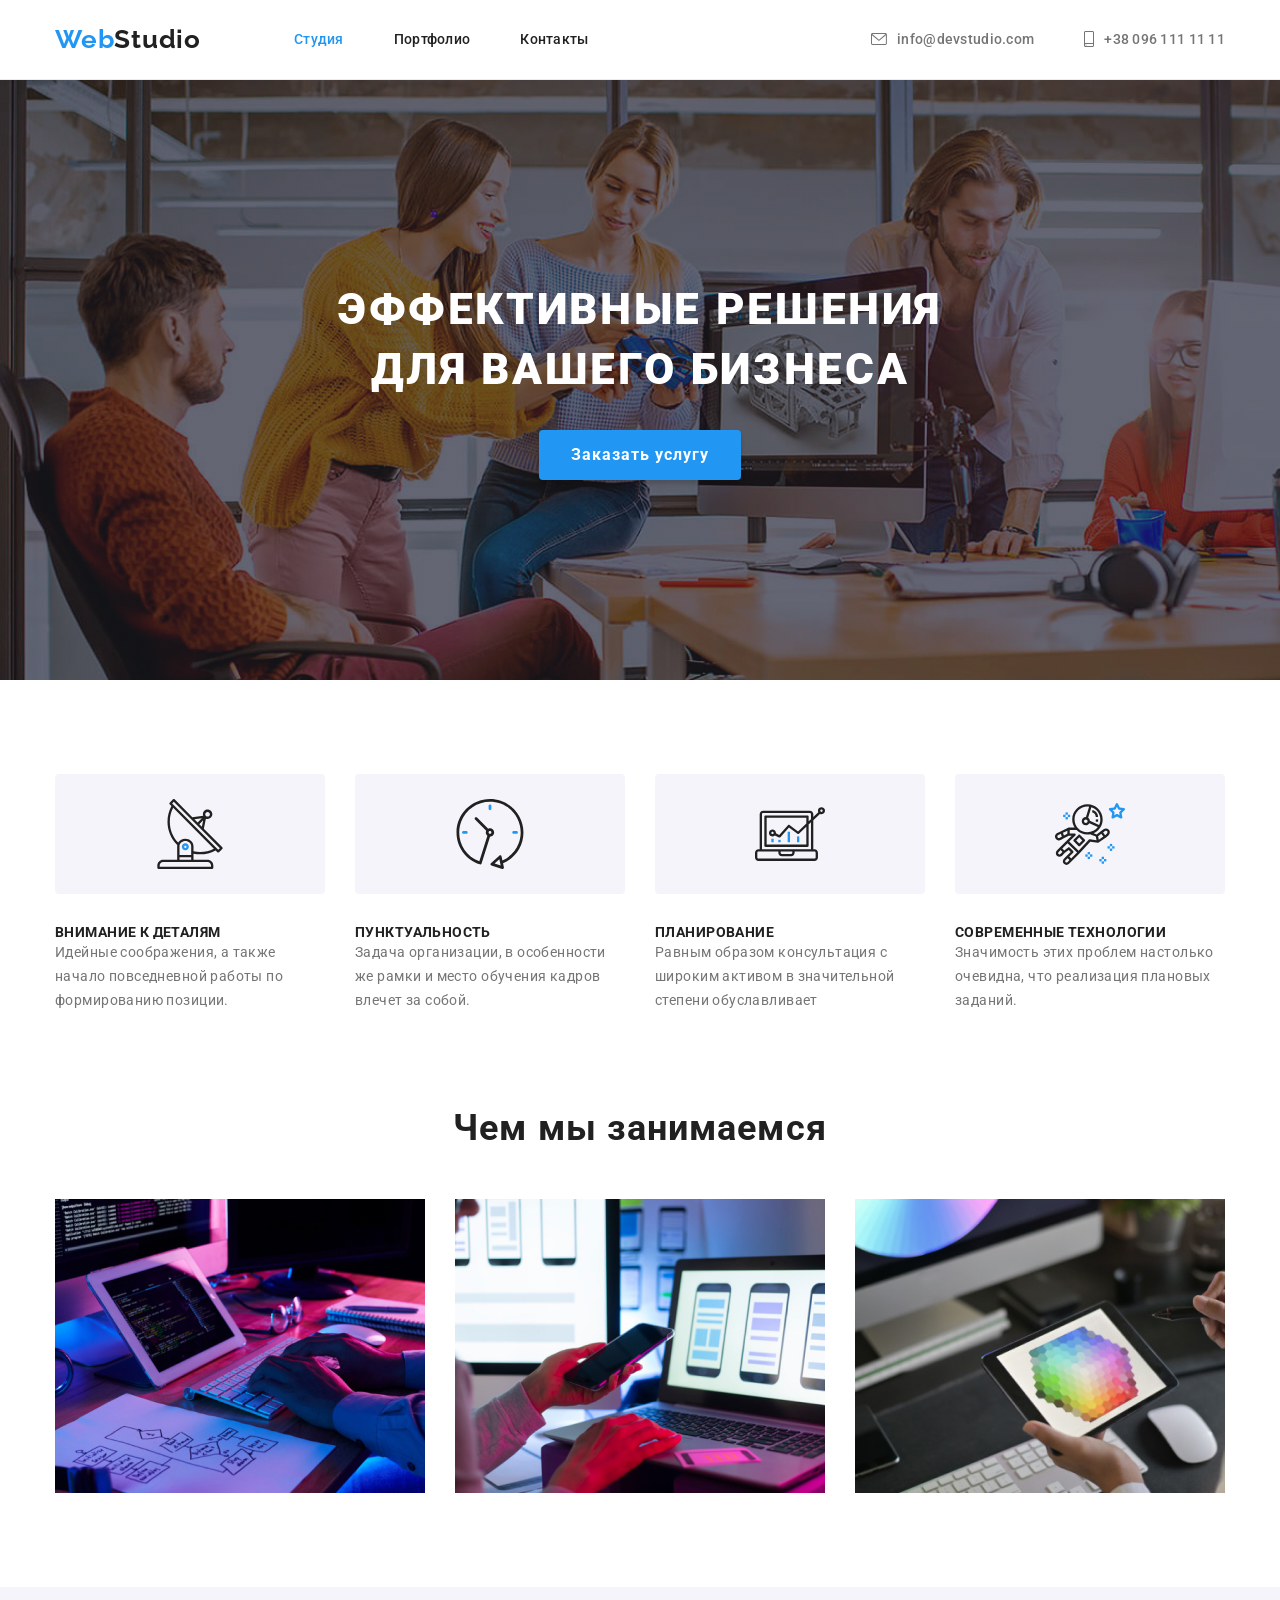
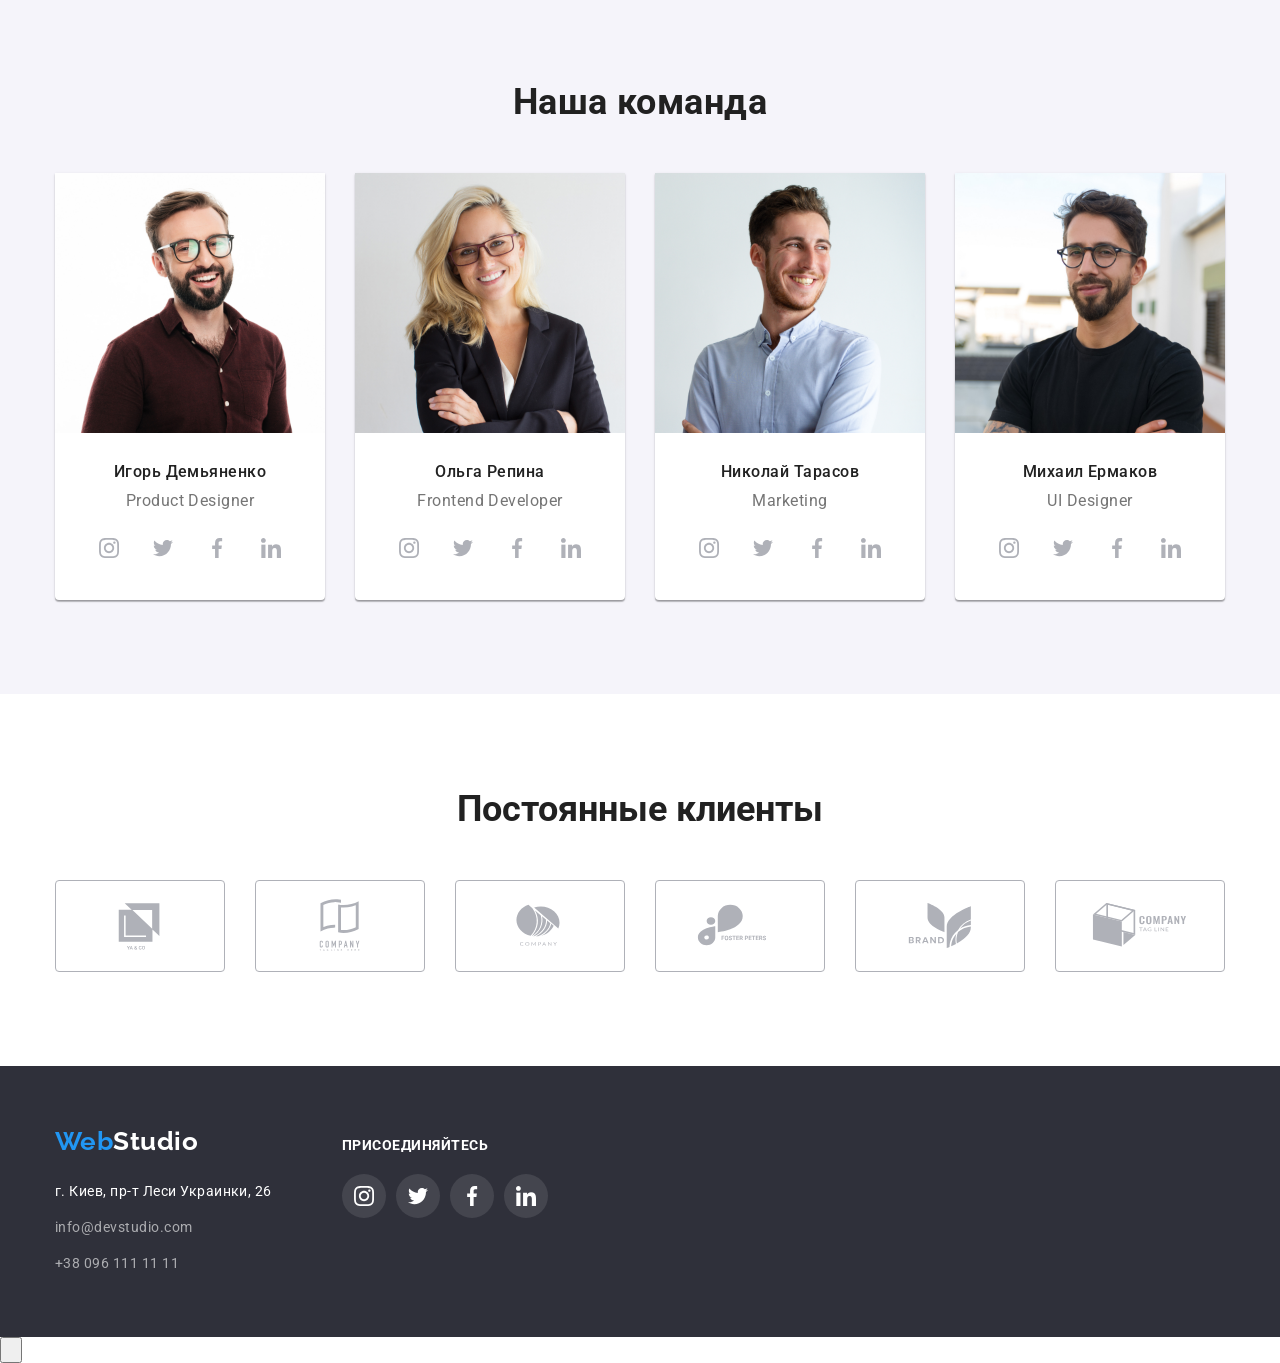
==== index.html @ 5f2e1758 "редагує img" ====
<!DOCTYPE html>
<html lang="ru">
  <head>
    <meta charset="UTF-8" />
    <meta http-equiv="X-UA-Compatible" content="IE=edge" />
    <meta name="viewport" content="width=device-width, initial-scale=1.0" />
    <title>WebStudio</title>
    <link href="https://fonts.googleapis.com/css2?family=Raleway:wght@700&family=Roboto:wght@400;500;700;900&display=swap"
      rel="stylesheet" />
    <link rel="stylesheet" href="https://cdnjs.cloudflare.com/ajax/libs/modern-normalize/1.1.0/modern-normalize.min.css"
      integrity="sha512-wpPYUAdjBVSE4KJnH1VR1HeZfpl1ub8YT/NKx4PuQ5NmX2tKuGu6U/JRp5y+Y8XG2tV+wKQpNHVUX03MfMFn9Q=="
      crossorigin="anonymous" referrerpolicy="no-referrer" />
    <link rel="stylesheet" href="./portfolio.html" />
    <link rel="stylesheet" href="./css/styles.css" />
  </head>
  
  <body>
    <header class="header">
      <div class="container">
        <nav class="header-nav">
          <a class="header-logo link" href="./index.html" lang="en"><span class="part-logo link">Web</span>Studio</a>
          <ul class="header-list list">
            <li class="header-item">
              <a href="./index.html" class="header-link link current">Студия</a>
            </li>
            <li class="header-item">
              <a href="./portfolio.html" class="header-link link">Портфолио</a>
            </li>
            <li class="header-item">
              <a href="" class="header-link link">Контакты</a>
            </li>
          </ul>
        </nav>
        <ul class="header-contacts list">
          <li class="header-item">
            <a href="mailto:info@devstudio.com" lang="en" class="header-contacts-link link">
              <svg class="header-contacts-icon" width="16" height="12">
                <use href="./imagessvg/symbol-defs.svg#icon-envelope-hover"></use>
              </svg>info@devstudio.com</a>
          </li>
          <li class="header-item">
            <a href="tel:+380961111111" class="header-contacts-link link">
              <svg class="header-contacts-icon" width="10" height="16">
                <use href="./imagessvg/symbol-defs.svg#icon-smartphone"></use>
              </svg>+38 096 111 11 11
            </a>
          </li>
        </ul>
      </div>
    </header>
    <main>
      <!-- Герой -->
      <section class="hero">
        <h1 class="hero-title">Эффективные решения для вашего бизнеса</h1>
        <button type="button" class="hero-button" data-modal-open>Заказать услугу</button>
      </section>
      <!-- Особенности -->
      <section class="features section">
        <div class="container">
          <h2 class="features-title visually-hidden">Особености</h2>
          <ul class="features-list list">
            <li class="features-item">
              <div class="features-thumb">
                <svg class="features-icon" width="70" height="70">
                  <use href="./imagessvg/symbol-defs.svg#icon-antenna-1"></use>
                </svg>
              </div>
              <h3 class="features-subtitle">Внимание к деталям</h3>
              <p class="features-text">
                Идейные соображения, а также начало повседневной работы по формированию позиции.
              </p>
            </li>
            <li class="features-item">
              <div class="features-thumb">
                <svg class="features-icon" width="70" height="70">
                  <use href="./imagessvg/symbol-defs.svg#icon-clock-1"></use>
                </svg>
              </div>
              <h3 class="features-subtitle">Пунктуальность</h3>
              <p class="features-text">
                Задача организации, в особенности же рамки и место обучения кадров влечет за собой.
              </p>
            </li>
            <li class="features-item">
              <div class="features-thumb">
                <svg class="features-icon" width="70" height="70">
                  <use href="./imagessvg/symbol-defs.svg#icon-diagram-1"></use>
                </svg>
              </div>
              <h3 class="features-subtitle">Планирование</h3>
              <p class="features-text">
                Равным образом консультация с широким активом в значительной степени обуславливает
              </p>
            </li>
            <li class="features-item">
              <div class="features-thumb">
                <svg class="features-icon" width="70" height="70">
                  <use href="./imagessvg/symbol-defs.svg#icon-astronaut-1"></use>
                </svg>
              </div>
              <h3 class="features-subtitle">Современные технологии</h3>
              <p class="features-text">
                Значимость этих проблем настолько очевидна, что реализация плановых заданий.
              </p>
            </li>
          </ul>
        </div>
      </section>
      <!-- Чем мы занимаемся -->
      <section class="about-us section">
        <div class="container">
          <h2 class="about-us-title">Чем мы занимаемся</h2>
          <ul class="about-us-list list">
            <li class="about-us-item">
              <img src="./images/box 1.jpg" alt="Делается разметка сайта" width="370" />
            </li>
            <li class="about-us-item">
              <img src="./images/box 2.jpg" alt="Адаптация сайта под мобильную версию" width="370" />
            </li>
            <li class="about-us-item">
              <img src="./images/box 3.jpg" alt="Адаптация сайта под мобильную версию" width="370" />
            </li>
          </ul>
        </div>
      </section>
      <!-- Наша команда -->
      <section class="our-team section">
        <div class="container">
          <h2 class="our-team-title">Наша команда</h2>
          <ul class="our-team-list list">
            <li class="our-team-item">
              <img src="./images/igor.jpg" alt="Игорь Демьяненко" width="270" />
              <div class="our-team-description">
                <h3 class="our-team-name">Игорь Демьяненко</h3>
                <p lang="en" class="our-team-position">Product Designer</p>
                <ul class="our-team-socials-list list">
                  <li class="our-team-socials-item">
                    <a href="" target="_blank" class="our-team-socials-link link">
                      <svg class="our-team-socials-icon" width="20" height="20">
                        <use href="./imagessvg/symbol-defs.svg#icon-instagram"></use>
                      </svg>
                    </a>
                  </li>
                  <li class="our-team-socials-item">
                    <a href="" target="_blank" class="our-team-socials-link link">
                      <svg class="our-team-socials-icon" width="20" height="20">
                        <use href="./imagessvg/symbol-defs.svg#icon-twitter"></use>
                      </svg>
                    </a>
                  </li>
                  <li class="our-team-socials-item">
                    <a href="" target="_blank" class="our-team-socials-link link">
                      <svg class="our-team-socials-icon" width="20" height="20">
                        <use href="./imagessvg/symbol-defs.svg#icon-facebook"></use>
                      </svg>
                    </a>
                  </li>
                  <li class="our-team-socials-item">
                    <a href="" target="_blank" class="our-team-socials-link link">
                      <svg class="our-team-socials-icon" width="20" height="20">
                        <use href="./imagessvg/symbol-defs.svg#icon-linkedin"></use>
                      </svg>
                    </a>
                  </li>
                </ul>
              </div>
            </li>
            <li class="our-team-item">
              <img src="./images/olga.jpg" alt="Ольга Репина" width="270" />
              <div class="our-team-description">
                <h3 class="our-team-name">Ольга Репина</h3>
                <p lang="en" class="our-team-position">Frontend Developer</p>
                <ul class="our-team-socials-list list">
                  <li class="our-team-socials-item">
                    <a href="" target="_blank" class="our-team-socials-link link">
                      <svg class="our-team-socials-icon" width="20" height="20">
                        <use href="./imagessvg/symbol-defs.svg#icon-instagram"></use>
                      </svg>
                    </a>
                  </li>
                  <li class="our-team-socials-item">
                    <a href="" target="_blank" class="our-team-socials-link link">
                      <svg class="our-team-socials-icon" width="20" height="20">
                        <use href="./imagessvg/symbol-defs.svg#icon-twitter"></use>
                      </svg>
                    </a>
                  </li>
                  <li class="our-team-socials-item">
                    <a href="" target="_blank" class="our-team-socials-link link">
                      <svg class="our-team-socials-icon" width="20" height="20">
                        <use href="./imagessvg/symbol-defs.svg#icon-facebook"></use>
                      </svg>
                    </a>
                  </li>
                  <li class="our-team-socials-item">
                    <a href="" target="_blank" class="our-team-socials-link link">
                      <svg class="our-team-socials-icon" width="20" height="20">
                        <use href="./imagessvg/symbol-defs.svg#icon-linkedin"></use>
                      </svg>
                    </a>
                  </li>
                </ul>
              </div>
            </li>
            <li class="our-team-item">
              <img src="./images/nikolay.jpg" alt="Николай Тарасов" width="270" />
              <div class="our-team-description">
                <h3 class="our-team-name">Николай Тарасов</h3>
                <p lang="en" class="our-team-position">Marketing</p>
                <ul class="our-team-socials-list list">
                  <li class="our-team-socials-item">
                    <a href="" target="_blank" class="our-team-socials-link link">
                      <svg class="our-team-socials-icon" width="20" height="20">
                        <use href="./imagessvg/symbol-defs.svg#icon-instagram"></use>
                      </svg>
                    </a>
                  </li>
                  <li class="our-team-socials-item">
                    <a href="" target="_blank" class="our-team-socials-link link">
                      <svg class="our-team-socials-icon" width="20" height="20">
                        <use href="./imagessvg/symbol-defs.svg#icon-twitter"></use>
                      </svg>
                    </a>
                  </li>
                  <li class="our-team-socials-item">
                    <a href="" target="_blank" class="our-team-socials-link link">
                      <svg class="our-team-socials-icon" width="20" height="20">
                        <use href="./imagessvg/symbol-defs.svg#icon-facebook"></use>
                      </svg>
                    </a>
                  </li>
                  <li class="our-team-socials-item">
                    <a href="" target="_blank" class="our-team-socials-link link">
                      <svg class="our-team-socials-icon" width="20" height="20">
                        <use href="./imagessvg/symbol-defs.svg#icon-linkedin"></use>
                      </svg>
                    </a>
                  </li>
                </ul>
              </div>
            </li>
            <li class="our-team-item">
              <img src="./images/mihail.jpg" alt="Михаил Ермаков" width="270" />
              <div class="our-team-description">
                <h3 class="our-team-name">Михаил Ермаков</h3>
                <p lang="en" class="our-team-position">UI Designer</p>
                <ul class="our-team-socials-list list">
                <li class="our-team-socials-item">
                  <a href="" target="_blank" class="our-team-socials-link link">
                    <svg class="our-team-socials-icon" width="20" height="20">
                      <use href="./imagessvg/symbol-defs.svg#icon-instagram"></use>
                    </svg>
                  </a>
                </li>
                <li class="our-team-socials-item">
                  <a href="" target="_blank" class="our-team-socials-link link">
                    <svg class="our-team-socials-icon" width="20" height="20">
                      <use href="./imagessvg/symbol-defs.svg#icon-twitter"></use>
                    </svg>
                  </a>
                </li>
                <li class="our-team-socials-item">
                  <a href="" target="_blank" class="our-team-socials-link link">
                    <svg class="our-team-socials-icon" width="20" height="20">
                      <use href="./imagessvg/symbol-defs.svg#icon-facebook"></use>
                    </svg>
                  </a>
                </li>
                <li class="our-team-socials-item">
                  <a href="" target="_blank" class="our-team-socials-link link">
                    <svg class="our-team-socials-icon" width="20" height="20">
                      <use href="./imagessvg/symbol-defs.svg#icon-linkedin"></use>
                    </svg>
                  </a>
                </li>
                </ul>
              </div>
            </li>
          </ul>
        </div>
      </section>
      <!-- Постійні клієнти -->
      <section class="clients section">
        <div class="container">
          <h2 class="clients-title">Постоянные клиенты</h2>
          <ul class="clients-list list">
            <li class="clients-item">
              <a href="" class="clients-link link">
                <svg class="clients-icon" width="106" height="60">
                  <use href="./imagessvg/symbol-defs.svg#icon-Logo"></use>
                </svg>
              </a>
            </li>
            <li class="clients-item">
              <a href="" class="clients-link link">
                <svg class="clients-icon" width="106" height="60">
                  <use href="./imagessvg/symbol-defs.svg#icon-Logo-1"></use>
                </svg>
              </a>
            </li>
            <li class="clients-item">
              <a href="" class="clients-link link">
                <svg class="clients-icon" width="106" height="60">
                  <use href="./imagessvg/symbol-defs.svg#icon-Logo-2"></use>
                </svg>
              </a>
            </li>
            <li class="clients-item">
              <a href="" class="clients-link link">
                <svg class="clients-icon" width="106" height="60">
                  <use href="./imagessvg/symbol-defs.svg#icon-Logo-3"></use>
                </svg>
              </a>
            </li>
            <li class="clients-item">
              <a href="" class="clients-link link">
                <svg class="clients-icon" width="106" height="60">
                  <use href="./imagessvg/symbol-defs.svg#icon-Logo-4"></use>
                </svg>
              </a>
            </li>
            <li class="clients-item">
              <a href="" class="clients-link link">
                <svg class="clients-icon" width="106" height="60">
                  <use href="./imagessvg/symbol-defs.svg#icon-Logo-5"></use>
                </svg>
              </a>
            </li>
          </ul>
        </div>
      </section>
    </main>
    <!-- Футер -->
    <footer class="footer">
      <div class="container">
        <div class="address-container">
          <a href="./index.html" lang="en" class="footer-logo link">Web<span class="footer-part-logo link">Studio</span>
          </a>
          <address class="address">
            <ul class="footer-contacts list">
              <li class="footer-item">
                <a href="https://goo.gl/maps/UDHSJ6ALwdLbCX4F8" target="_blank" rel="noopener noreferrer"
                  class="adress-link link">
                  г. Киев, пр-т Леси Украинки, 26</a>
              </li>
              <li class="footer-item">
                <a href="mailto:info@devstudio.com" lang="en" class="footer-mail link">info@devstudio.com</a>
              </li>
              <li class="footer-item">
                <a href="tel:+380961111111" class="footer-tel link">+38 096 111 11 11</a>
              </li>
            </ul>
          </address>
        </div>
        <div class="join-container">
          <b class="footer-join">Присоединяйтесь</b>
          <ul class="join-social-list list">
            <li class="join-social-item">
              <a href="" class="join-social-link link">
                <svg class="join-social-icon" width="20" height="20">
                  <use href="./imagessvg/symbol-defs.svg#icon-instagram"></use>
                </svg>
              </a>
            </li>
            <li class="join-social-item">
              <a href="" class="join-social-link link">
                <svg class="join-social-icon" width="20" height="20">
                  <use href="./imagessvg/symbol-defs.svg#icon-twitter"></use>
                </svg>
              </a>
            </li>
            <li class="join-social-item">
              <a href="" class="join-social-link link">
                <svg class="join-social-icon" width="20" height="20">
                  <use href="./imagessvg/symbol-defs.svg#icon-facebook"></use>
                </svg>
              </a>
            </li>
            <li class="join-social-item">
              <a href="" class="join-social-link link">
                <svg class="join-social-icon" width="20" height="20">
                  <use href="./imagessvg/symbol-defs.svg#icon-linkedin"></use>
                </svg>
              </a>
            </li>
          </ul>
        </div>
      </div>
    </footer>
    <div class="backdrop is-hidden" data-modal>
      <div class="modal">
        <button class="btn-close-modal" data-modal-close>
          <svg class="icon-close-modal" width="18" height="18">
            <use href="./images/icon.svg#icon-close"></use>
          </svg>
        </button>
      </div>
    </div>
    <script src="./js/modal.js"></script>
  </body>
</html>
---- css/styles.css ----
:root {
    --main-text-color: #212121;
      --secondary-text-color: #757575;
      --hover-color: #2196f3;
      --logo-color: #2196f3;
      --page-background-color: #ffffff;
      --hero-background-color: #c4c4c4;
      --hero-text-color: #ffffff;
      --hero-button-background-color: #2196f3;
      --features-bg-color: #f5f4fa;
      --our-team-background-color: #f5f4fa;
      --carts-background-color: #ffffff;
      --social-hover-color: #ffffff;
      --footer-background-color: #2f303a;
      --first-footer-logo-color: #2196f3;
      --secondary-footer-logo-color: #ffffff;
      --footer-text-color: #ffffff;
      --footer-contacts-color: rgba(255, 255, 255, 0.6);
      --portfolio-button-background-color: #f5f4fa;
    }
    
    .visually-hidden {
      position: absolute;
      width: 1px;
      height: 1px;
      margin: -1px;
      border: 0;
      padding: 0;
      white-space: nowrap;
      clip-path: inset(100%);
      clip: rect(0 0 0 0);
      overflow: hidden;
    }
    
    h1,
    h2,
    h3,
    h4,
    h5,
    h6,
    p {
      margin: 0;
    }
    
    ul {
      margin: 0;
      padding-left: 0;
    }
    
    button {
      padding: 0;
    }
    
    body {
      font-family: 'Roboto', sans-serif;
      color: var(--main-text-color);
      background-color: var(--page-background-color);
    }
    
    .container {
      width: 1200px;
      padding-left: 15px;
      padding-right: 15px;
      margin: 0 auto;
    }
    
    .section {
      padding-top: 94px;
      padding-bottom: 94px;
    }
    
    .list {
      list-style: none;
    }
    
    .link {
      text-decoration: none;
    }
    
    img {
      display: block;
      height: auto;
      max-width: 100%;
    }
    
    /* Хедер */
    .header {
      padding-top: 24px;
      padding-bottom: 25px;
      border-bottom: 1px solid #ececec;
    }
    
    .header-logo {
      font-family: 'Raleway', sans-serif;
      font-weight: 700;
      font-size: 26px;
      line-height: 1.17;
      letter-spacing: 0.03em;
      color: var(--main-text-color);
      margin-right: 93px;
    }
    
    .part-logo {
      color: var(--logo-color);
    }
    
    .header .container,
    .header-list {
      display: flex;
    }
    
    .header-nav {
      display: flex;
      align-items: center;
    }
    
    .header-link {
      font-weight: 500;
      font-size: 14px;
      line-height: 1.17;
      letter-spacing: 0.02em;
      color: var(--main-text-color);
    }
    
    .header-link:hover,
    .header-link:focus,
    .header-contacts-link:hover,
    .header-contacts-link:focus,
    .header-contacts-link:hover .header-contacts-icon,
    .header-contacts-link:focus .header-contacts-icon {
      color: var(--hover-color);
    }
    
    .header-list .link.current {
      color: var(--hover-color);
    }
    
    .header-contacts {
      display: flex;
      align-items: center;
      margin-left: auto;
    }
    
    .header-item+.header-item {
      margin-left: 50px;
    }
    
    .header-contacts-link {
      display: flex;
      align-items: center;
      font-weight: 500;
      font-size: 14px;
      line-height: 1.17;
      letter-spacing: 0.02em;
      color: var(--secondary-text-color);
    }
    
    .header-contacts-icon {
      margin-right: 10px;
      fill: currentColor;
    }
    
    /* Герой */
    
    .hero {
      background-image: linear-gradient(to right, rgba(47, 48, 58, 0.4), rgba(47, 48, 58, 0.4)),
        url(../images2/baner.jpg);
      background-color: var(--hero-background-color);
      max-width: 1600px;
      height: 600px;
      padding: 200px 0;
      margin-left: auto;
      margin-right: auto;
    }
    
    .hero-title {
      font-weight: 900;
      font-size: 44px;
      line-height: 1.36;
      text-align: center;
      letter-spacing: 0.06em;
      text-transform: uppercase;
      color: var(--hero-text-color);
      max-width: 696px;
      margin: 0 auto;
      margin-bottom: 30px;
    }
    
    .hero-button {
      color: var(--hero-text-color);
      background-color: var(--hero-button-background-color);
      cursor: pointer;
      box-shadow: 0px 4px 4px rgba(0, 0, 0, 0.15);
      text-align: center;
      letter-spacing: 0.06em;
      font-family: inherit;
      font-weight: 700;
      font-size: 16px;
      line-height: 1.88;
      text-align: center;
      letter-spacing: 0.06em;
      display: block;
      padding: 10px 32px;
      min-width: 136px;
      margin: 0 auto;
      border: 0;
      border-radius: 4px;
    }
    
    /* Особенности */
    
    .features {
      padding-bottom: 0;
    }
    
    .features-list {
      display: flex;
    }
    
    .features-item {
      width: calc((100% - 90px) / 4);
    }
    
    .features-item+.features-item {
      margin-left: 30px;
    }
    
    .features-thumb {
      display: flex;
      background-color: var(--features-bg-color);
      justify-content: center;
      align-items: center;
      border-radius: 4px;
      height: 120px;
      margin-bottom: 30px;
    }
    
    .features-subtitle {
      font-weight: 700;
      font-size: 14px;
      line-height: 1.17;
      letter-spacing: 0.03em;
      text-transform: uppercase;
    }
    
    .features-text {
      font-size: 14px;
      line-height: 1.71;
      letter-spacing: 0.03em;
      color: var(--secondary-text-color);
    }
    
    /* Чем мы занимаемся */
    
    .about-us-title {
      font-weight: 700;
      font-size: 36px;
      line-height: 1.17;
      text-align: center;
      letter-spacing: 0.03em;
      margin-bottom: 50px;
    }
    
    .about-us-list {
      display: flex;
    }
    
    .about-us-item+.about-us-item {
      margin-left: 30px;
    }
    
    /* Наша команда */
    
    .our-team {
      background-color: var(--our-team-background-color);
      line-height: 1.17;
      text-align: center;
      letter-spacing: 0.03em;
    }
    
    .our-team-title {
      font-weight: 700;
      font-size: 36px;
      margin-bottom: 50px;
    }
    
    .our-team-list {
      display: flex;
    }
    
    .our-team-item {
      background-color: var(--carts-background-color);
      border: 0px solid;
      border-bottom-left-radius: 4px;
      border-bottom-right-radius: 4px;
      box-shadow: 0px 1px 3px rgba(0, 0, 0, 0.12), 0px 1px 1px rgba(0, 0, 0, 0.14),
        0px 2px 1px rgba(0, 0, 0, 0.2);
    }
    
    .our-team-item+.our-team-item {
      margin-left: 30px;
    }
    
    .our-team-description {
      padding-top: 30px;
      padding-bottom: 30px;
    }
    
    .our-team-name {
      font-weight: 500;
      font-size: 16px;
      margin-bottom: 10px;
    }
    
    .our-team-position {
      font-size: 16px;
      color: var(--secondary-text-color);
      margin-bottom: 16px;
    }
    
    .our-team-socials-list {
      display: flex;
      margin: 0 32px;
    }
    
    .our-team-socials-item {
      width: calc((100% - 30px) / 4);
      height: 44px;
    }
    
    .our-team-socials-item+.our-team-socials-item {
      margin-left: 10px;
    }
    
    .our-team-socials-link {
      width: 100%;
      height: 100%;
      border-radius: 50%;
      display: flex;
      justify-content: center;
      align-items: center;
    }
    
    .our-team-socials-link:hover,
    .our-team-socials-link:focus {
      background-color: var(--hover-color);
    }
    
    .our-team-socials-icon {
      fill: #afb1b8;
    }
    
    .our-team-socials-link:hover .our-team-socials-icon,
    .our-team-socials-link:focus .our-team-socials-icon {
      fill: #ffffff;
    }
    
    /* Постійні клієнти */
    
    .clients-title {
      font-weight: 700;
      font-size: 36px;
      line-height: 1.17;
      letter-spacing: 3%;
      text-align: center;
      color: var(--main-text-color);
      margin-bottom: 50px;
    }
    
    .clients-list {
      display: flex;
    }
    
    .clients-item {
      width: calc((100% - 150px) / 6);
      height: 92px;
    }
    
    .clients-item+.clients-item {
      margin-left: 30px;
    }
    
    .clients-link:hover,
    .clients-link:focus {
      border: 1px solid var(--hover-color);
    }
    
    .clients-link:hover .clients-icon,
    .clients-link:focus .clients-icon {
      fill: var(--hover-color);
    }
    
    .clients-link {
      display: flex;
      justify-content: center;
      align-items: center;
      width: 100%;
      height: 100%;
      border: 1px solid #afb1b8;
      border-radius: 4px;
    }
    
    .clients-icon {
      fill: #afb1b8;
    }
    
    /* Футер */
    
    .footer {
      letter-spacing: 0.03em;
      line-height: 1.71;
      background-color: var(--footer-background-color);
      padding-top: 60px;
      padding-bottom: 60px;
    }
    
    .footer .container {
      display: flex;
      align-items: baseline;
    }
    
    .footer-logo {
      font-family: 'Raleway', sans-serif;
      font-weight: 700;
      font-size: 26px;
      line-height: 1.17;
      color: var(--first-footer-logo-color);
      display: block;
      margin-bottom: 20px;
    }
    
    .footer-part-logo {
      color: var(--secondary-footer-logo-color);
    }
    
    .footer-contacts {
      font-style: normal;
    }
    
    .footer-item+.footer-item {
      margin-top: 9px;
    }
    
    .adress-link {
      color: var(--footer-text-color);
      font-size: 14px;
    }
    
    .footer-mail,
    .footer-tel {
      color: var(--footer-contacts-color);
      font-size: 14px;
    }
    
    .adress-link:hover,
    .adress-link:focus,
    .footer-mail:hover,
    .footer-mail:focus,
    .footer-tel:hover,
    .footer-tel:focus {
      color: var(--hover-color);
    }
    
    .join-container {
      margin-left: 70px;
    }
    
    .footer-join {
      display: block;
      font-weight: 700;
      font-size: 14px;
      line-height: 1.17;
      letter-spacing: 3%;
      color: var(--footer-text-color);
      text-transform: uppercase;
      margin-bottom: 20px;
    }
    
    .join-social-list {
      display: flex;
      justify-content: center;
    }
    
    .join-social-item {
      width: 44px;
      height: 44px;
    }
    
    .join-social-item+.join-social-item {
      margin-left: 10px;
    }
    
    .join-social-link {
      display: flex;
      justify-content: center;
      align-items: center;
      width: 100%;
      height: 100%;
      border-radius: 50%;
      background-color: rgba(255, 255, 255, 0.1);
    }
    
    .join-social-link:hover,
    .join-social-link:focus {
      background-color: var(--hover-color);
    }
    
    .join-social-icon {
      fill: var(--footer-text-color);
    }
    
    .join-social-link:hover .join-social-icon,
    .join-social-link:focus .join-social-icon {
      fill: var(--social-hover-color);
    }
    
    /* Portfolio */
    
    /* Кнопки */
    
    .portfolio-buttons {
      display: flex;
      justify-content: center;
      margin-bottom: 50px;
    }
    
    .portfolio-btn {
      padding: 6px 22px;
    }
    
    .button-item+.button-item {
      margin-left: 8px;
    }
    
    .portfolio-btn {
      background-color: var(--portfolio-button-background-color);
      font-weight: 500;
      font-size: 16px;
      line-height: 1.63;
      text-align: center;
      letter-spacing: 0.03em;
      font-family: inherit;
      cursor: pointer;
      border: 0px solid;
      border-radius: 4px;
      box-shadow: 0 4px 4px 0 rgba(0, 0, 0, 0.25);
    }
    
    .portfolio-btn:hover,
    .portfolio-btn:focus {
      background-color: var(--hover-color);
      color: var(--page-background-color);
      box-shadow: 0 3px 1px 0 rgba(0, 0, 0, 0.1), 0 1px 2px 0 rgba(0, 0, 0, 0.08),
        0 2px 2px 0 rgba(0, 0, 0, 0.12);
    }
    
    /* Наши проекты */
    
    .portfolio-list {
      display: flex;
      flex-wrap: wrap;
    }
    
    .portfolio-item {
      width: calc((100% - 60px) / 3);
      margin-right: 30px;
      margin-bottom: 30px;
      justify-content: center;
    }
    
    .portfolio-item:nth-child(3n) {
      margin-right: 0;
    }
    
    .portfolio-item:nth-last-child(-n + 3) {
      margin-bottom: 0;
    }
    
    .portfolio-link {
      display: block;
      box-shadow: 0 4px 4px rgba(0, 0, 0, 0.25);
    }
    
    .portfolio-link:hover,
    .portfolio-link:focus {
      box-shadow: 0 1px 1px 0 rgba(0, 0, 0, 0.12), 0 4px 4px 0 rgba(0, 0, 0, 0.06),
        1px 4px 6px 0 rgba(0, 0, 0, 0.16);
    }
    
    .card-subscribe {
      padding: 20px 24px;
      border: 1px solid #eeeeee;
      border-top: 0;
    }
    
    .porfolio-subtitle {
      color: var(--main-text-color);
      font-weight: 700;
      font-size: 18px;
      line-height: 2;
      letter-spacing: 0.06em;
      margin-bottom: 4px;
    }
    
    .portfolio-text {
      font-size: 14px;
      line-height: 1.88;
      letter-spacing: 0.03em;
      color: var(--secondary-text-color);
    }
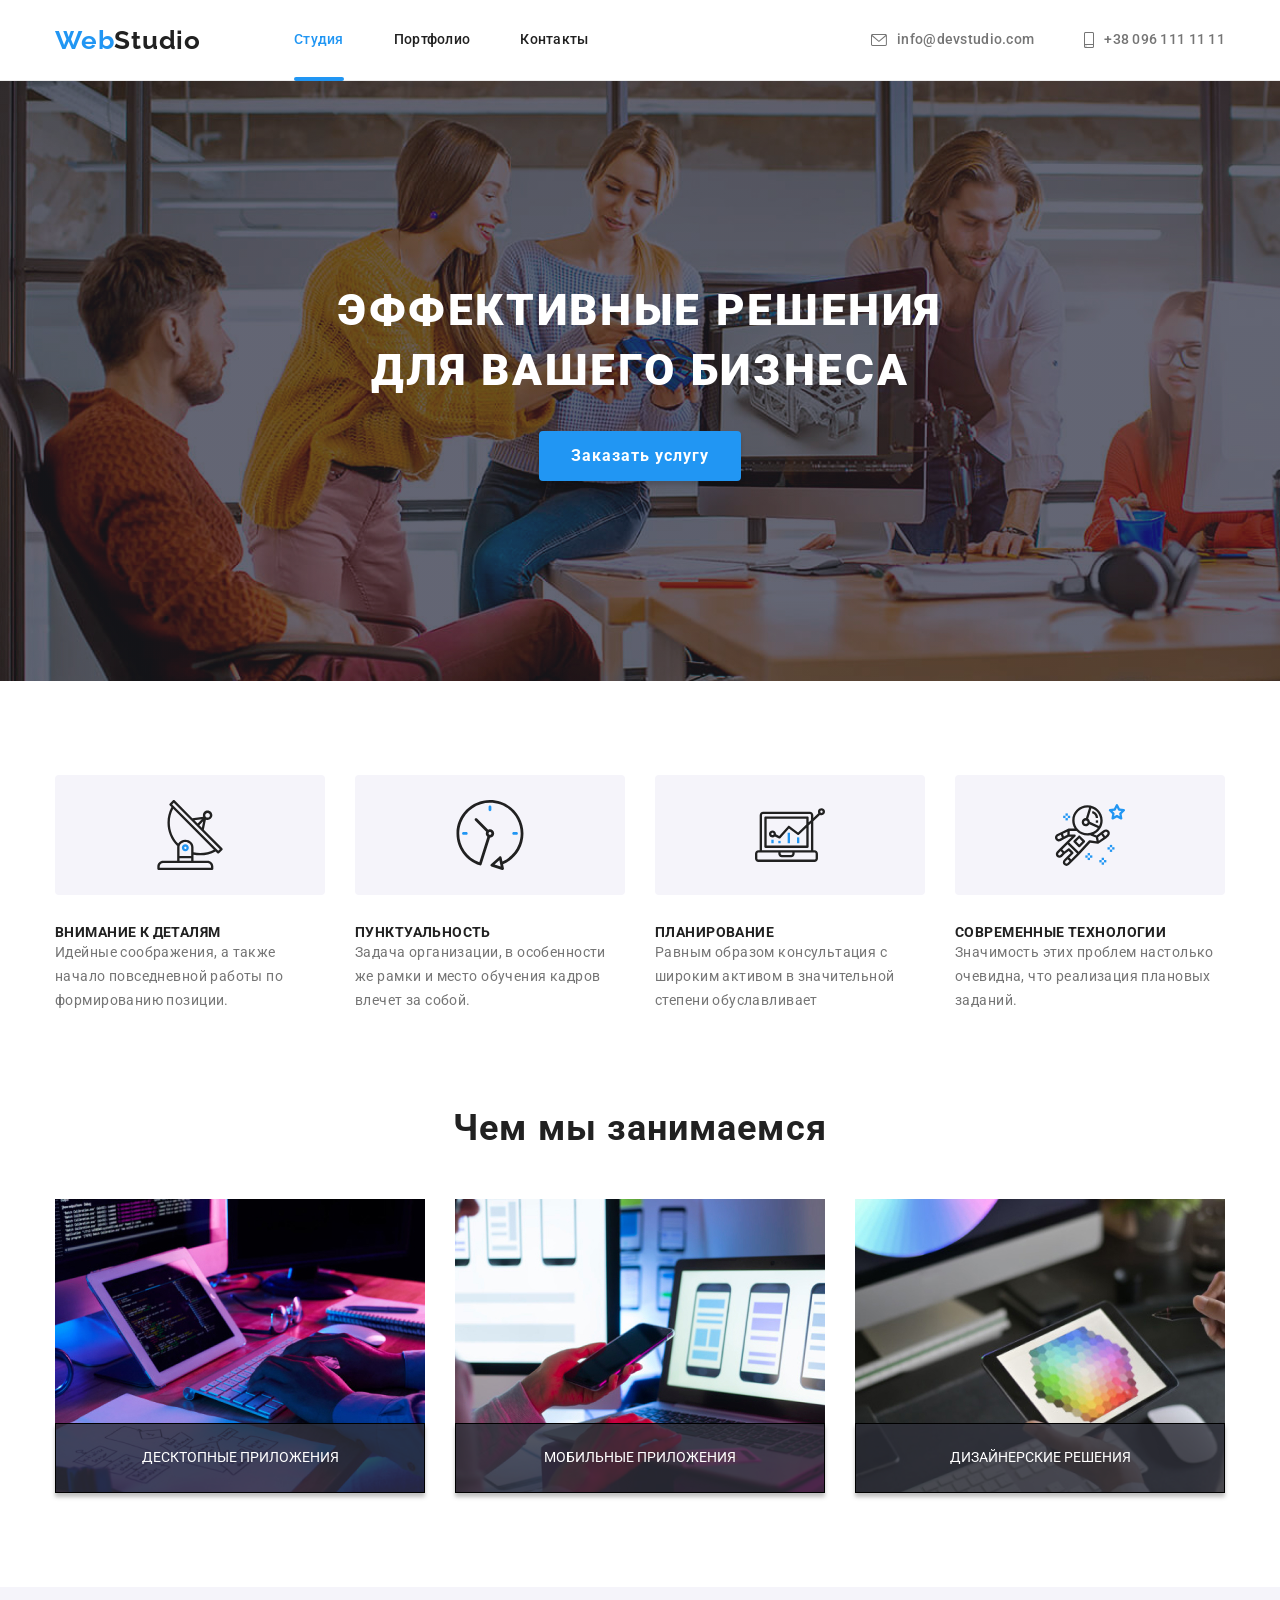
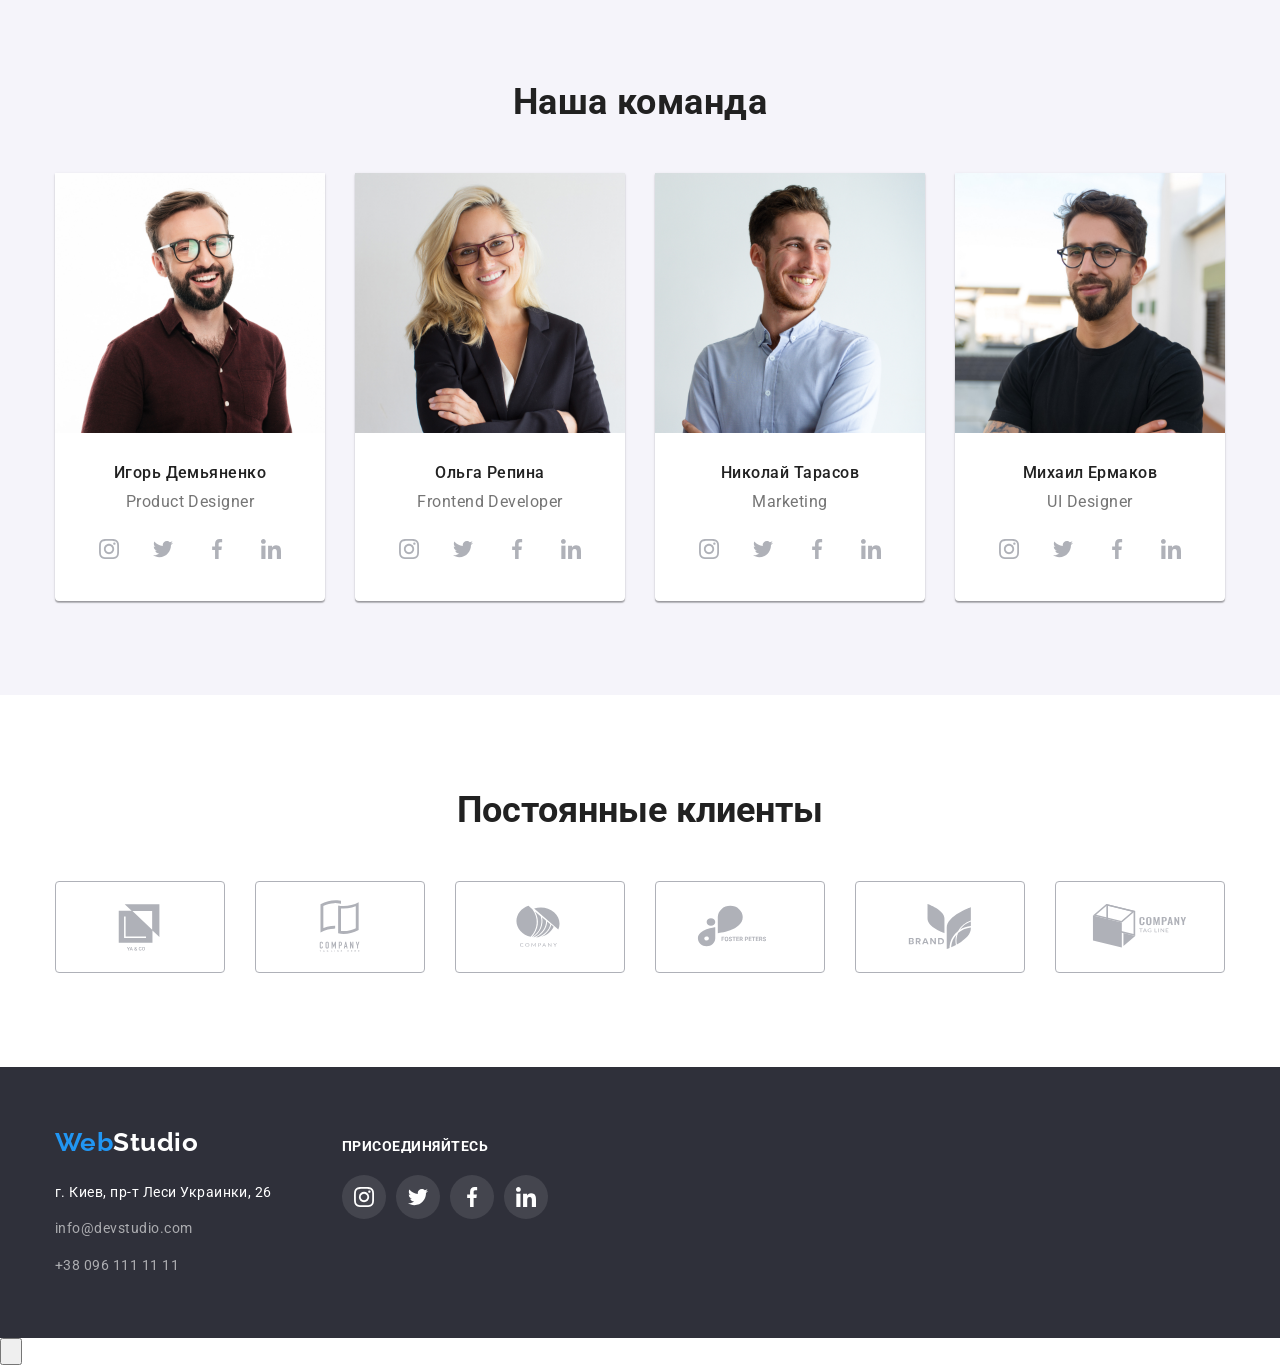
==== commit b0597c45: "чим ми займаємось" ====
--- a/index.html
+++ b/index.html
@@ -113,12 +113,21 @@
           <ul class="about-us-list list">
             <li class="about-us-item">
               <img src="./images/box 1.jpg" alt="Делается разметка сайта" width="370" />
+                <div class="about-us-thumb">
+                  <p class="about-us-description">Десктопные приложения</p>
+                </div>
             </li>
             <li class="about-us-item">
               <img src="./images/box 2.jpg" alt="Адаптация сайта под мобильную версию" width="370" />
+                <div class="about-us-thumb">
+                  <p class="about-us-description">Мобильные приложения</p>
+                </div>
             </li>
             <li class="about-us-item">
               <img src="./images/box 3.jpg" alt="Адаптация сайта под мобильную версию" width="370" />
+                <div class="about-us-thumb">
+                  <p class="about-us-description">Дизайнерские решения</p>
+                </div>
             </li>
           </ul>
         </div>
--- a/css/styles.css
+++ b/css/styles.css
@@ -1,610 +1,679 @@
 :root {
-    --main-text-color: #212121;
-      --secondary-text-color: #757575;
-      --hover-color: #2196f3;
-      --logo-color: #2196f3;
-      --page-background-color: #ffffff;
-      --hero-background-color: #c4c4c4;
-      --hero-text-color: #ffffff;
-      --hero-button-background-color: #2196f3;
-      --features-bg-color: #f5f4fa;
-      --our-team-background-color: #f5f4fa;
-      --carts-background-color: #ffffff;
-      --social-hover-color: #ffffff;
-      --footer-background-color: #2f303a;
-      --first-footer-logo-color: #2196f3;
-      --secondary-footer-logo-color: #ffffff;
-      --footer-text-color: #ffffff;
-      --footer-contacts-color: rgba(255, 255, 255, 0.6);
-      --portfolio-button-background-color: #f5f4fa;
-    }
-    
-    .visually-hidden {
-      position: absolute;
-      width: 1px;
-      height: 1px;
-      margin: -1px;
-      border: 0;
-      padding: 0;
-      white-space: nowrap;
-      clip-path: inset(100%);
-      clip: rect(0 0 0 0);
-      overflow: hidden;
-    }
-    
-    h1,
-    h2,
-    h3,
-    h4,
-    h5,
-    h6,
-    p {
-      margin: 0;
-    }
-    
-    ul {
-      margin: 0;
-      padding-left: 0;
-    }
-    
-    button {
-      padding: 0;
-    }
-    
-    body {
-      font-family: 'Roboto', sans-serif;
-      color: var(--main-text-color);
-      background-color: var(--page-background-color);
-    }
-    
-    .container {
-      width: 1200px;
-      padding-left: 15px;
-      padding-right: 15px;
-      margin: 0 auto;
-    }
-    
-    .section {
-      padding-top: 94px;
-      padding-bottom: 94px;
-    }
-    
-    .list {
-      list-style: none;
-    }
-    
-    .link {
-      text-decoration: none;
-    }
-    
-    img {
-      display: block;
-      height: auto;
-      max-width: 100%;
-    }
+--main-text-color: #212121;
+--secondary-text-color: #757575;
+--third-text-color: #ffffff;
+--main-hover-color: #2196f3;
+--secondary-hover-color: #ffffff;
+--logo-color: #2196f3;
+--main-bg-color: #ffffff;
+--secondary-bg-color: #f5f4fa;
+--hero-bg-color: #2f303a;
+--main-button-bg-color: #2196f3;
+--secondary-button-bg-color: #f5f4fa;
+--footer-background-color: #2f303a;
+--footer-contacts-color: rgba(255, 255, 255, 0.6);
+--about-us-thumb-bg-color: rgba(47, 48, 58, 0.8);
+}
+    
+.visually-hidden {
+  position: absolute;
+  width: 1px;
+  height: 1px;
+  margin: -1px;
+  border: 0;
+  padding: 0;
+  white-space: nowrap;
+  clip-path: inset(100%);
+  clip: rect(0 0 0 0);
+  overflow: hidden;
+}
+    
+h1,
+h2,
+h3,
+h4,
+h5,
+h6,
+p {
+  margin: 0;
+}
+    
+ul {
+  margin: 0;
+  padding-left: 0;
+}
+    
+button {
+  padding: 0;
+}
+    
+body {
+  font-family: 'Roboto', sans-serif;
+  color: var(--main-text-color);
+  background-color: var(--main-bg-color);
+}
+    
+.container {
+  width: 1200px;
+  padding-left: 15px;
+  padding-right: 15px;
+  margin: 0 auto;
+}
+    
+.section {
+  padding-top: 94px;
+  padding-bottom: 94px;
+}
+    
+.list {
+  list-style: none;
+}
+    
+.link {
+  text-decoration: none;
+}
+    
+img {
+  display: block;
+  height: auto;
+   max-width: 100%;
+}
     
     /* Хедер */
-    .header {
-      padding-top: 24px;
-      padding-bottom: 25px;
-      border-bottom: 1px solid #ececec;
-    }
-    
-    .header-logo {
-      font-family: 'Raleway', sans-serif;
-      font-weight: 700;
-      font-size: 26px;
-      line-height: 1.17;
-      letter-spacing: 0.03em;
-      color: var(--main-text-color);
-      margin-right: 93px;
-    }
-    
-    .part-logo {
-      color: var(--logo-color);
-    }
-    
-    .header .container,
-    .header-list {
-      display: flex;
-    }
-    
-    .header-nav {
-      display: flex;
-      align-items: center;
-    }
-    
-    .header-link {
-      font-weight: 500;
-      font-size: 14px;
-      line-height: 1.17;
-      letter-spacing: 0.02em;
-      color: var(--main-text-color);
-    }
-    
-    .header-link:hover,
-    .header-link:focus,
-    .header-contacts-link:hover,
-    .header-contacts-link:focus,
-    .header-contacts-link:hover .header-contacts-icon,
-    .header-contacts-link:focus .header-contacts-icon {
-      color: var(--hover-color);
-    }
-    
-    .header-list .link.current {
-      color: var(--hover-color);
-    }
-    
-    .header-contacts {
-      display: flex;
-      align-items: center;
-      margin-left: auto;
-    }
-    
-    .header-item+.header-item {
-      margin-left: 50px;
-    }
-    
-    .header-contacts-link {
-      display: flex;
-      align-items: center;
-      font-weight: 500;
-      font-size: 14px;
-      line-height: 1.17;
-      letter-spacing: 0.02em;
-      color: var(--secondary-text-color);
-    }
-    
-    .header-contacts-icon {
-      margin-right: 10px;
-      fill: currentColor;
-    }
+.header {
+  border-bottom: 1px solid #ececec;
+}
+    
+.header-logo {
+  font-family: 'Raleway', sans-serif;
+  font-weight: 700;
+  font-size: 26px;
+  line-height: 1.19;
+  letter-spacing: 0.03em;
+  color: var(--main-text-color);
+  margin-right: 93px;
+}
+    
+.part-logo {
+  color: var(--logo-color);
+}
+    
+.header .container {
+  display: flex;
+}
+
+.header-list {
+  display: flex;
+  align-items: baseline;
+}
+    
+.header-nav {
+  display: flex;
+  align-items: center;
+}
+    
+.header-link {
+  font-weight: 500;
+  font-size: 14px;
+  line-height: 1.14;
+  letter-spacing: 0.02em;
+  padding-top: 32px;
+  padding-bottom: 32px;
+  color: var(--main-text-color);
+  transition: color 250ms cubic-bezier(0.4, 0, 0.2, 1);
+}
+
+.header-contacts-link {
+  transition: color 250ms cubic-bezier(0.4, 0, 0.2, 1);
+}
+
+.header-contacts-link .header-contacts-icon {
+  transition: color 250ms cubic-bezier(0.4, 0, 0.2, 1);
+}
+    
+.header-link:hover,
+.header-link:focus,
+.header-contacts-link:hover,
+.header-contacts-link:focus,
+.header-contacts-link:hover .header-contacts-icon,
+.header-contacts-link:focus .header-contacts-icon {
+  color: var(--main-hover-color);
+}
+    
+.header-list .link.current {
+  position: relative;
+  display: flex;
+  justify-content: center;
+  align-items: flex-end;
+  color: var(--main-hover-color);
+}
+
+.header-list .link.current::after {
+  position: absolute;
+  content: '';
+  width: 100%;
+  height: 4px;
+  border-radius: 2px;
+  background-color: var(--main-hover-color);
+  bottom: -1px;
+  left: 0;
+  }
+    
+.header-contacts {
+  display: flex;
+  align-items: center;
+  margin-left: auto;
+}
+    
+.header-item+.header-item {
+  margin-left: 50px;
+}
+    
+.header-contacts-link {
+  display: flex;
+  align-items: center;
+  font-weight: 500;
+  font-size: 14px;
+  line-height: 1.14;
+  letter-spacing: 0.02em;
+  color: var(--secondary-text-color);
+}
+    
+.header-contacts-icon {
+  margin-right: 10px;
+  fill: currentColor;
+}
     
     /* Герой */
     
-    .hero {
-      background-image: linear-gradient(to right, rgba(47, 48, 58, 0.4), rgba(47, 48, 58, 0.4)),
-        url(../images2/baner.jpg);
-      background-color: var(--hero-background-color);
-      max-width: 1600px;
-      height: 600px;
-      padding: 200px 0;
-      margin-left: auto;
-      margin-right: auto;
-    }
-    
-    .hero-title {
-      font-weight: 900;
-      font-size: 44px;
-      line-height: 1.36;
-      text-align: center;
-      letter-spacing: 0.06em;
-      text-transform: uppercase;
-      color: var(--hero-text-color);
-      max-width: 696px;
-      margin: 0 auto;
-      margin-bottom: 30px;
-    }
-    
-    .hero-button {
-      color: var(--hero-text-color);
-      background-color: var(--hero-button-background-color);
-      cursor: pointer;
-      box-shadow: 0px 4px 4px rgba(0, 0, 0, 0.15);
-      text-align: center;
-      letter-spacing: 0.06em;
-      font-family: inherit;
-      font-weight: 700;
-      font-size: 16px;
-      line-height: 1.88;
-      text-align: center;
-      letter-spacing: 0.06em;
-      display: block;
-      padding: 10px 32px;
-      min-width: 136px;
-      margin: 0 auto;
-      border: 0;
-      border-radius: 4px;
-    }
+.hero {
+  background-image: linear-gradient(to right, rgba(47, 48, 58, 0.4), rgba(47, 48, 58, 0.4)),
+    url(../images2/baner.jpg);
+  background-color: var(--hero-bg-color);
+  max-width: 1600px;
+  height: 600px;
+  padding: 200px 0;
+  margin-left: auto;
+  margin-right: auto;
+}
+    
+.hero-title {
+  font-weight: 900;
+  font-size: 44px;
+  line-height: 1.36;
+  text-align: center;
+  letter-spacing: 0.06em;
+  text-transform: uppercase;
+  color: var(--third-text-color);
+  max-width: 696px;
+  margin: 0 auto;
+  margin-bottom: 30px;
+}
+    
+.hero-button {
+  color: var(--third-text-color);
+  background-color: var(--main-button-bg-color);
+  cursor: pointer;
+  box-shadow: 0px 4px 4px rgba(0, 0, 0, 0.15);
+  text-align: center;
+  letter-spacing: 0.06em;
+  font-family: inherit;
+  font-weight: 700;
+  font-size: 16px;
+  line-height: 1.88;
+  text-align: center;
+  letter-spacing: 0.06em;
+  display: block;
+  padding: 10px 32px;
+  min-width: 136px;
+  margin: 0 auto;
+  border: 0;
+  border-radius: 4px;
+}
     
     /* Особенности */
     
-    .features {
-      padding-bottom: 0;
-    }
-    
-    .features-list {
-      display: flex;
-    }
-    
-    .features-item {
-      width: calc((100% - 90px) / 4);
-    }
-    
-    .features-item+.features-item {
-      margin-left: 30px;
-    }
-    
-    .features-thumb {
-      display: flex;
-      background-color: var(--features-bg-color);
-      justify-content: center;
-      align-items: center;
-      border-radius: 4px;
-      height: 120px;
-      margin-bottom: 30px;
-    }
-    
-    .features-subtitle {
-      font-weight: 700;
-      font-size: 14px;
-      line-height: 1.17;
-      letter-spacing: 0.03em;
-      text-transform: uppercase;
-    }
-    
-    .features-text {
-      font-size: 14px;
-      line-height: 1.71;
-      letter-spacing: 0.03em;
-      color: var(--secondary-text-color);
-    }
+.features {
+  padding-bottom: 0;
+}
+    
+.features-list {
+  display: flex;
+}
+    
+.features-item {
+  width: calc((100% - 90px) / 4);
+}
+    
+.features-item+.features-item {
+  margin-left: 30px;
+}
+    
+.features-thumb {
+  display: flex;
+  background-color: var(--secondary-bg-color);
+  justify-content: center;
+  align-items: center;
+  border-radius: 4px;
+  height: 120px;
+  margin-bottom: 30px;
+}
+    
+.features-subtitle {
+  font-weight: 700;
+  font-size: 14px;
+  line-height: 1.14;
+  letter-spacing: 0.03em;
+  text-transform: uppercase;
+}
+    
+.features-text {
+  font-size: 14px;
+  line-height: 1.71;
+  letter-spacing: 0.03em;
+  color: var(--secondary-text-color);
+}
     
     /* Чем мы занимаемся */
     
-    .about-us-title {
-      font-weight: 700;
-      font-size: 36px;
-      line-height: 1.17;
-      text-align: center;
-      letter-spacing: 0.03em;
-      margin-bottom: 50px;
-    }
-    
-    .about-us-list {
-      display: flex;
-    }
-    
-    .about-us-item+.about-us-item {
-      margin-left: 30px;
-    }
+.about-us-title {
+  font-weight: 700;
+  font-size: 36px;
+  line-height: 1.17;
+  text-align: center;
+  letter-spacing: 0.03em;
+  margin-bottom: 50px;
+}
+
+.about-us-list {
+  display: flex;
+}
+
+.about-us-item {
+  position: relative;
+}
+
+.about-us-item+.about-us-item {
+  margin-left: 30px;
+}
+
+.about-us-thumb {
+  position: absolute;
+  bottom: 0;
+  display: flex;
+  justify-content: center;
+  align-items: center;
+  width: 100%;
+  height: 70px;
+  background-color: var(--about-us-thumb-bg-color);
+  border: 1px solid #000000;
+  box-shadow: 0px 4px 4px 0px rgba(0, 0, 0, 0.25);
+}
+
+.about-us-description {
+  font-style: 700;
+  font-size: 14px;
+  line-height: 1.14;
+  letter-spacing: 3%;
+  color: var(--third-text-color);
+  text-transform: uppercase;
+}
     
     /* Наша команда */
     
-    .our-team {
-      background-color: var(--our-team-background-color);
-      line-height: 1.17;
-      text-align: center;
-      letter-spacing: 0.03em;
-    }
-    
-    .our-team-title {
-      font-weight: 700;
-      font-size: 36px;
-      margin-bottom: 50px;
-    }
-    
-    .our-team-list {
-      display: flex;
-    }
-    
-    .our-team-item {
-      background-color: var(--carts-background-color);
-      border: 0px solid;
-      border-bottom-left-radius: 4px;
-      border-bottom-right-radius: 4px;
-      box-shadow: 0px 1px 3px rgba(0, 0, 0, 0.12), 0px 1px 1px rgba(0, 0, 0, 0.14),
-        0px 2px 1px rgba(0, 0, 0, 0.2);
-    }
-    
-    .our-team-item+.our-team-item {
-      margin-left: 30px;
-    }
-    
-    .our-team-description {
-      padding-top: 30px;
-      padding-bottom: 30px;
-    }
-    
-    .our-team-name {
-      font-weight: 500;
-      font-size: 16px;
-      margin-bottom: 10px;
-    }
-    
-    .our-team-position {
-      font-size: 16px;
-      color: var(--secondary-text-color);
-      margin-bottom: 16px;
-    }
-    
-    .our-team-socials-list {
-      display: flex;
-      margin: 0 32px;
-    }
-    
-    .our-team-socials-item {
-      width: calc((100% - 30px) / 4);
-      height: 44px;
-    }
-    
-    .our-team-socials-item+.our-team-socials-item {
-      margin-left: 10px;
-    }
-    
-    .our-team-socials-link {
-      width: 100%;
-      height: 100%;
-      border-radius: 50%;
-      display: flex;
-      justify-content: center;
-      align-items: center;
-    }
-    
-    .our-team-socials-link:hover,
-    .our-team-socials-link:focus {
-      background-color: var(--hover-color);
-    }
-    
-    .our-team-socials-icon {
-      fill: #afb1b8;
-    }
-    
-    .our-team-socials-link:hover .our-team-socials-icon,
-    .our-team-socials-link:focus .our-team-socials-icon {
-      fill: #ffffff;
-    }
+.our-team {
+  background-color: var(--secondary-bg-color);
+  text-align: center;
+  letter-spacing: 0.03em;
+}
+    
+.our-team-title {
+  font-weight: 700;
+  font-size: 36px;
+  margin-bottom: 50px;
+  line-height: 1.17;
+}
+
+.our-team-list {
+  display: flex;
+}
+    
+.our-team-item {
+  background-color: var(--main-bg-color);
+  border: 0px solid;
+  border-bottom-left-radius: 4px;
+  border-bottom-right-radius: 4px;
+  box-shadow: 0px 1px 3px rgba(0, 0, 0, 0.12), 0px 1px 1px rgba(0, 0, 0, 0.14),
+    0px 2px 1px rgba(0, 0, 0, 0.2);
+}
+
+.our-team-item+.our-team-item {
+  margin-left: 30px;
+}
+
+.our-team-description {
+  padding-top: 30px;
+  padding-bottom: 30px;
+}
+    
+.our-team-name {
+  font-weight: 500;
+  font-size: 16px;
+  margin-bottom: 10px;
+  line-height: 1.19;
+}
+
+.our-team-position {
+  font-size: 16px;
+  color: var(--secondary-text-color);
+  margin-bottom: 16px;
+  line-height: 1.19;
+}
+
+.our-team-socials-list {
+  display: flex;
+  margin: 0 32px;
+}
+    
+.our-team-socials-item {
+  width: calc((100% - 30px) / 4);
+  height: 44px;
+}
+
+.our-team-socials-item + .our-team-socials-item {
+  margin-left: 10px;
+}
+
+.our-team-socials-link {
+  width: 100%;
+  height: 100%;
+  border-radius: 50%;
+  display: flex;
+  justify-content: center;
+  align-items: center;
+  transition: background-color 250ms cubic-bezier(0.4, 0, 0.2, 1);
+}
+    
+.our-team-socials-link:hover,
+.our-team-socials-link:focus {
+  background-color: var(--main-hover-color);
+}
+
+.our-team-socials-icon {
+  fill: #afb1b8;
+}
+
+.our-team-socials-link .our-team-socials-icon {
+  transition: fill 250ms cubic-bezier(0.4, 0, 0.2, 1);
+}
+    
+.our-team-socials-link:hover .our-team-socials-icon,
+.our-team-socials-link:focus .our-team-socials-icon {
+  fill: #ffffff;
+}
     
     /* Постійні клієнти */
     
-    .clients-title {
-      font-weight: 700;
-      font-size: 36px;
-      line-height: 1.17;
-      letter-spacing: 3%;
-      text-align: center;
-      color: var(--main-text-color);
-      margin-bottom: 50px;
-    }
-    
-    .clients-list {
-      display: flex;
-    }
-    
-    .clients-item {
-      width: calc((100% - 150px) / 6);
-      height: 92px;
-    }
-    
-    .clients-item+.clients-item {
-      margin-left: 30px;
-    }
-    
-    .clients-link:hover,
-    .clients-link:focus {
-      border: 1px solid var(--hover-color);
-    }
-    
-    .clients-link:hover .clients-icon,
-    .clients-link:focus .clients-icon {
-      fill: var(--hover-color);
-    }
-    
-    .clients-link {
-      display: flex;
-      justify-content: center;
-      align-items: center;
-      width: 100%;
-      height: 100%;
-      border: 1px solid #afb1b8;
-      border-radius: 4px;
-    }
-    
-    .clients-icon {
-      fill: #afb1b8;
-    }
+.clients-title {
+  font-weight: 700;
+  font-size: 36px;
+  line-height: 1.17;
+  letter-spacing: 3%;
+  text-align: center;
+  color: var(--main-text-color);
+  margin-bottom: 50px;
+}
+
+.clients-list {
+  display: flex;
+}
+
+.clients-item {
+  width: calc((100% - 150px) / 6);
+  height: 92px;
+}
+
+.clients-item+.clients-item {
+  margin-left: 30px;
+}
+
+.clients-link {
+  display: flex;
+  justify-content: center;
+  align-items: center;
+  width: 100%;
+  height: 100%;
+  border: 1px solid #afb1b8;
+  border-radius: 4px;
+  transition: border 250ms cubic-bezier(0.4, 0, 0.2, 1);
+}
+  
+.clients-link:hover,
+.clients-link:focus {
+  border: 1px solid var(--main-hover-color);
+}
+
+.clients-icon {
+  fill: #afb1b8;
+}
+
+.clients-link .clients-icon {
+  transition: fill 250ms cubic-bezier(0.4, 0, 0.2, 1);
+}
+    
+.clients-link:hover .clients-icon,
+.clients-link:focus .clients-icon {
+  fill: var(--main-hover-color);
+}
     
     /* Футер */
     
-    .footer {
-      letter-spacing: 0.03em;
-      line-height: 1.71;
-      background-color: var(--footer-background-color);
-      padding-top: 60px;
-      padding-bottom: 60px;
-    }
-    
-    .footer .container {
-      display: flex;
-      align-items: baseline;
-    }
-    
-    .footer-logo {
-      font-family: 'Raleway', sans-serif;
-      font-weight: 700;
-      font-size: 26px;
-      line-height: 1.17;
-      color: var(--first-footer-logo-color);
-      display: block;
-      margin-bottom: 20px;
-    }
-    
-    .footer-part-logo {
-      color: var(--secondary-footer-logo-color);
-    }
-    
-    .footer-contacts {
-      font-style: normal;
-    }
-    
-    .footer-item+.footer-item {
-      margin-top: 9px;
-    }
-    
-    .adress-link {
-      color: var(--footer-text-color);
-      font-size: 14px;
-    }
-    
-    .footer-mail,
-    .footer-tel {
-      color: var(--footer-contacts-color);
-      font-size: 14px;
-    }
-    
-    .adress-link:hover,
-    .adress-link:focus,
-    .footer-mail:hover,
-    .footer-mail:focus,
-    .footer-tel:hover,
-    .footer-tel:focus {
-      color: var(--hover-color);
-    }
-    
-    .join-container {
-      margin-left: 70px;
-    }
-    
-    .footer-join {
-      display: block;
-      font-weight: 700;
-      font-size: 14px;
-      line-height: 1.17;
-      letter-spacing: 3%;
-      color: var(--footer-text-color);
-      text-transform: uppercase;
-      margin-bottom: 20px;
-    }
-    
-    .join-social-list {
-      display: flex;
-      justify-content: center;
-    }
-    
-    .join-social-item {
-      width: 44px;
-      height: 44px;
-    }
-    
-    .join-social-item+.join-social-item {
-      margin-left: 10px;
-    }
-    
-    .join-social-link {
-      display: flex;
-      justify-content: center;
-      align-items: center;
-      width: 100%;
-      height: 100%;
-      border-radius: 50%;
-      background-color: rgba(255, 255, 255, 0.1);
-    }
-    
-    .join-social-link:hover,
-    .join-social-link:focus {
-      background-color: var(--hover-color);
-    }
-    
-    .join-social-icon {
-      fill: var(--footer-text-color);
-    }
-    
-    .join-social-link:hover .join-social-icon,
-    .join-social-link:focus .join-social-icon {
-      fill: var(--social-hover-color);
-    }
+.footer {
+  letter-spacing: 0.03em;
+  background-color: var(--footer-background-color);
+  padding-top: 60px;
+  padding-bottom: 60px;
+}
+
+.footer .container {
+  display: flex;
+  align-items: baseline;
+}
+
+.footer-logo {
+  font-family: 'Raleway', sans-serif;
+  font-weight: 700;
+  font-size: 26px;
+  line-height: 1.19;
+  color: var(--logo-color);
+  display: block;
+  margin-bottom: 20px;
+}
+    
+.footer-part-logo {
+  color: var(--third-text-color);
+}
+
+.footer-contacts {
+  font-style: normal;
+  line-height: 1.71;
+}
+
+.footer-item+.footer-item {
+  margin-top: 9px;
+}
+    
+.adress-link {
+  color: var(--third-text-color);
+  font-size: 14px;
+  transition: color 250ms cubic-bezier(0.4, 0, 0.2, 1);
+}
+
+.footer-mail,
+.footer-tel {
+  color: var(--footer-contacts-color);
+  font-size: 14px;
+  transition: color 250ms cubic-bezier(0.4, 0, 0.2, 1);
+}
+    
+.adress-link:hover,
+.adress-link:focus,
+.footer-mail:hover,
+.footer-mail:focus,
+.footer-tel:hover,
+.footer-tel:focus {
+  color: var(--main-hover-color);
+}
+    
+.join-container {
+  margin-left: 70px;
+}
+
+.footer-join {
+  display: block;
+  font-weight: 700;
+  font-size: 14px;
+  line-height: 1.14;
+  letter-spacing: 3%;
+  color: var(--third-text-color);
+  text-transform: uppercase;
+  margin-bottom: 20px;
+}
+    
+.join-social-list {
+  display: flex;
+  justify-content: center;
+}
+
+.join-social-item {
+  width: 44px;
+  height: 44px;
+}
+
+.join-social-item+.join-social-item {
+  margin-left: 10px;
+}
+
+.join-social-link {
+  display: flex;
+  justify-content: center;
+  align-items: center;
+  width: 100%;
+  height: 100%;
+  border-radius: 50%;
+  background-color: rgba(255, 255, 255, 0.1);
+  transition: background-color 250ms cubic-bezier(0.4, 0, 0.2, 1);
+}
+    
+.join-social-link:hover,
+.join-social-link:focus {
+  background-color: var(--main-hover-color);
+}
+
+.join-social-icon {
+  fill: var(--third-text-color);
+}
+
+.join-social-link .join-social-icon {
+  transition: background-color 250ms cubic-bezier(0.4, 0, 0.2, 1);
+}
+    
+.join-social-link:hover .join-social-icon,
+.join-social-link:focus .join-social-icon {
+  fill: var(--secondary-hover-color);
+}
     
     /* Portfolio */
     
     /* Кнопки */
     
-    .portfolio-buttons {
-      display: flex;
-      justify-content: center;
-      margin-bottom: 50px;
-    }
-    
-    .portfolio-btn {
-      padding: 6px 22px;
-    }
-    
-    .button-item+.button-item {
-      margin-left: 8px;
-    }
-    
-    .portfolio-btn {
-      background-color: var(--portfolio-button-background-color);
-      font-weight: 500;
-      font-size: 16px;
-      line-height: 1.63;
-      text-align: center;
-      letter-spacing: 0.03em;
-      font-family: inherit;
-      cursor: pointer;
-      border: 0px solid;
-      border-radius: 4px;
-      box-shadow: 0 4px 4px 0 rgba(0, 0, 0, 0.25);
-    }
-    
-    .portfolio-btn:hover,
-    .portfolio-btn:focus {
-      background-color: var(--hover-color);
-      color: var(--page-background-color);
-      box-shadow: 0 3px 1px 0 rgba(0, 0, 0, 0.1), 0 1px 2px 0 rgba(0, 0, 0, 0.08),
-        0 2px 2px 0 rgba(0, 0, 0, 0.12);
-    }
+.portfolio-buttons {
+  display: flex;
+  justify-content: center;
+  margin-bottom: 50px;
+}
+
+.button-item+.button-item {
+  margin-left: 8px;
+}
+    
+.portfolio-btn {
+  background-color: var(--secondary-button-bg-color);
+  font-weight: 500;
+  font-size: 16px;
+  line-height: 1.63;
+  text-align: center;
+  letter-spacing: 0.03em;
+  font-family: inherit;
+  cursor: pointer;
+  border: 0px solid;
+  border-radius: 4px;
+  padding: 6px 22px;
+  box-shadow: 0 4px 4px 0 rgba(0, 0, 0, 0.25);
+  transition: background-color 250ms cubic-bezier(0.4, 0, 0.2, 1),
+    color 250ms cubic-bezier(0.4, 0, 0.2, 1), box-shadow 250ms cubic-bezier(0.4, 0, 0.2, 1);
+}
+    
+.portfolio-btn:hover,
+.portfolio-btn:focus {
+  background-color: var(--main-hover-color);
+  color: var(--secondary-bg-color);
+  box-shadow: 0 3px 1px 0 rgba(0, 0, 0, 0.1), 0 1px 2px 0 rgba(0, 0, 0, 0.08),
+    0 2px 2px 0 rgba(0, 0, 0, 0.12);
+}
     
     /* Наши проекты */
     
-    .portfolio-list {
-      display: flex;
-      flex-wrap: wrap;
-    }
-    
-    .portfolio-item {
-      width: calc((100% - 60px) / 3);
-      margin-right: 30px;
-      margin-bottom: 30px;
-      justify-content: center;
-    }
-    
-    .portfolio-item:nth-child(3n) {
-      margin-right: 0;
-    }
-    
-    .portfolio-item:nth-last-child(-n + 3) {
-      margin-bottom: 0;
-    }
-    
-    .portfolio-link {
-      display: block;
-      box-shadow: 0 4px 4px rgba(0, 0, 0, 0.25);
-    }
-    
-    .portfolio-link:hover,
-    .portfolio-link:focus {
-      box-shadow: 0 1px 1px 0 rgba(0, 0, 0, 0.12), 0 4px 4px 0 rgba(0, 0, 0, 0.06),
-        1px 4px 6px 0 rgba(0, 0, 0, 0.16);
-    }
-    
-    .card-subscribe {
-      padding: 20px 24px;
-      border: 1px solid #eeeeee;
-      border-top: 0;
-    }
-    
-    .porfolio-subtitle {
-      color: var(--main-text-color);
-      font-weight: 700;
-      font-size: 18px;
-      line-height: 2;
-      letter-spacing: 0.06em;
-      margin-bottom: 4px;
-    }
-    
-    .portfolio-text {
-      font-size: 14px;
-      line-height: 1.88;
-      letter-spacing: 0.03em;
-      color: var(--secondary-text-color);
-    }+.portfolio-list {
+  display: flex;
+  flex-wrap: wrap;
+}
+    
+.portfolio-item {
+  width: calc((100% - 60px) / 3);
+  margin-right: 30px;
+  margin-bottom: 30px;
+  justify-content: center;
+}
+    
+.portfolio-item:nth-child(3n) {
+  margin-right: 0;
+}
+    
+.portfolio-item:nth-last-child(-n + 3) {
+  margin-bottom: 0;
+}
+    
+.portfolio-link {
+  display: block;
+  box-shadow: 0 4px 4px rgba(0, 0, 0, 0.25);
+  transition: box-shadow 250ms cubic-bezier(0.4, 0, 0.2, 1);
+}
+    
+.portfolio-link:hover,
+.portfolio-link:focus {
+  box-shadow: 0 1px 1px 0 rgba(0, 0, 0, 0.12), 0 4px 4px 0 rgba(0, 0, 0, 0.06),
+    1px 4px 6px 0 rgba(0, 0, 0, 0.16);
+}
+    
+.card-subscribe {
+  padding: 20px 24px;
+  border: 1px solid #eeeeee;
+  border-top: 0;
+}
+    
+.porfolio-subtitle {
+  color: var(--main-text-color);
+  font-weight: 700;
+  font-size: 18px;
+  line-height: 2;
+  letter-spacing: 0.06em;
+  margin-bottom: 4px;
+}
+
+.portfolio-text {
+  font-size: 14px;
+  line-height: 1.88;
+  letter-spacing: 0.03em;
+  color: var(--secondary-text-color);
+}
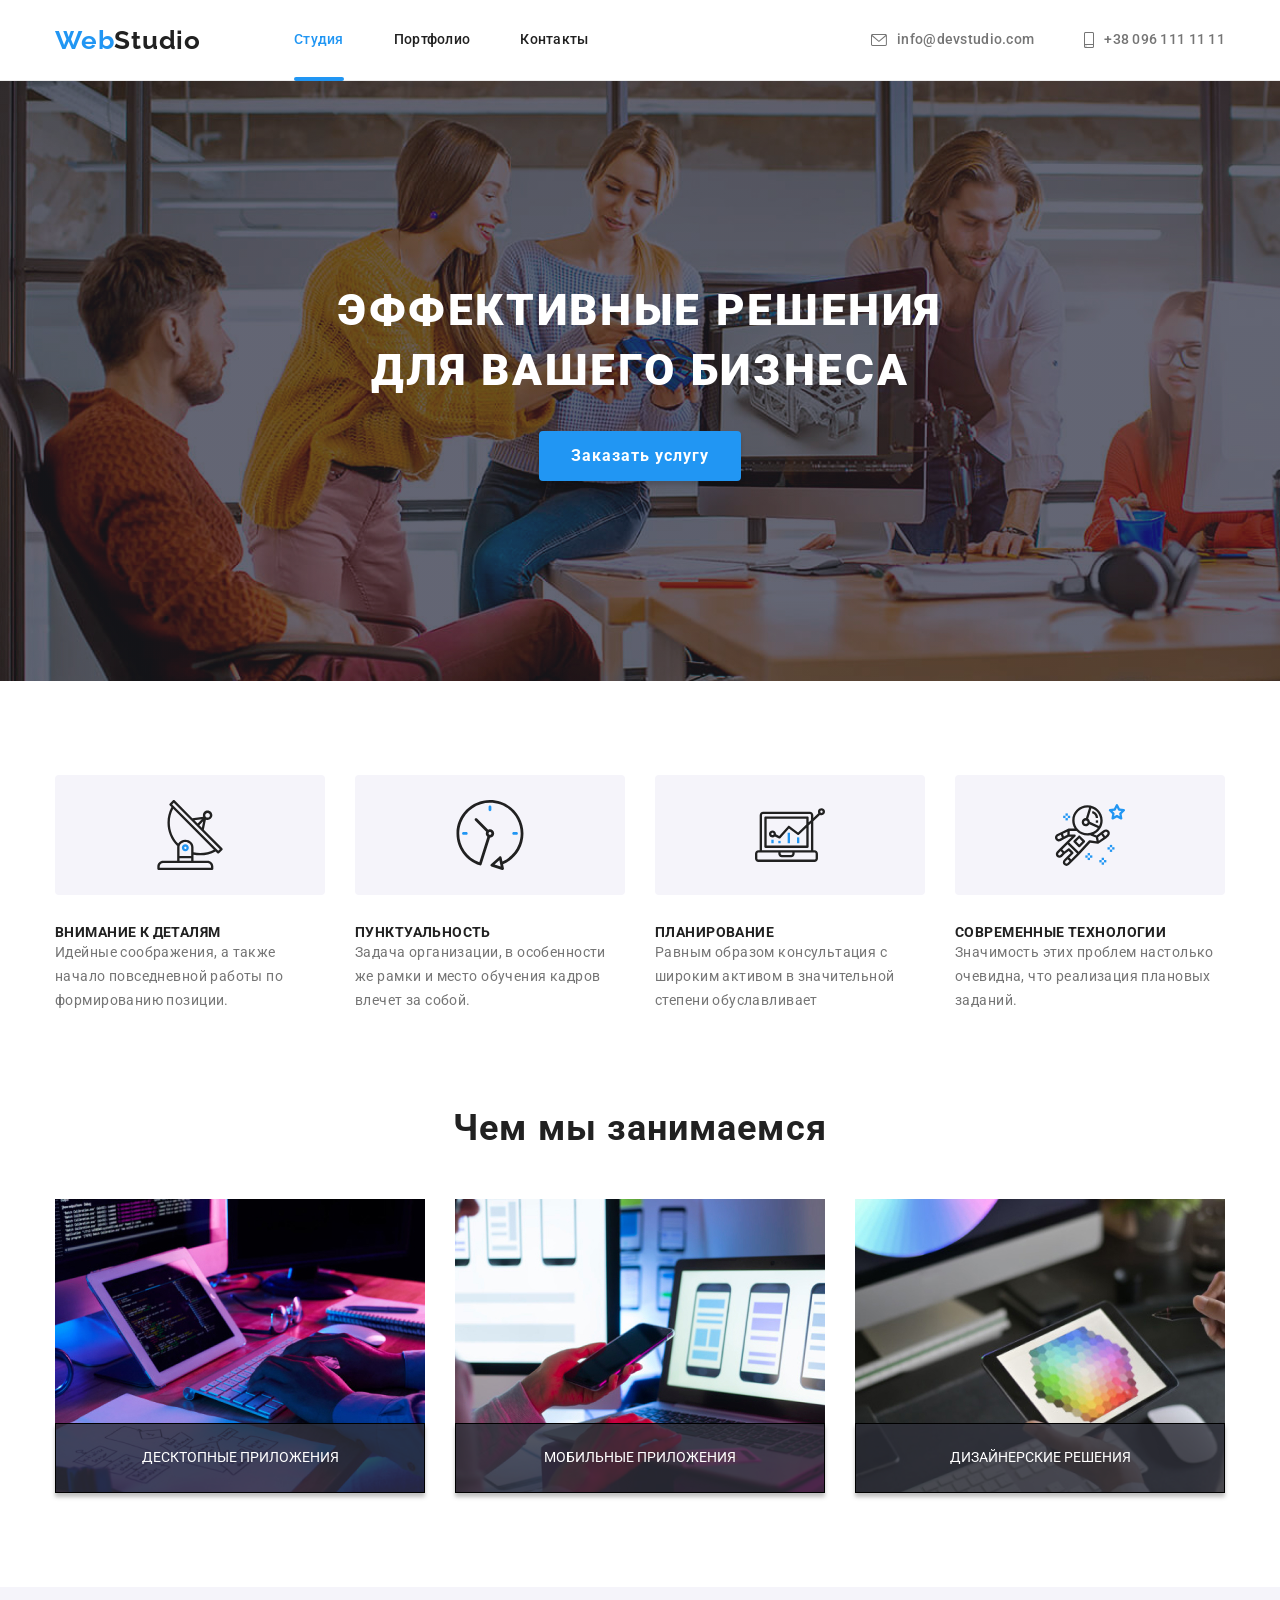
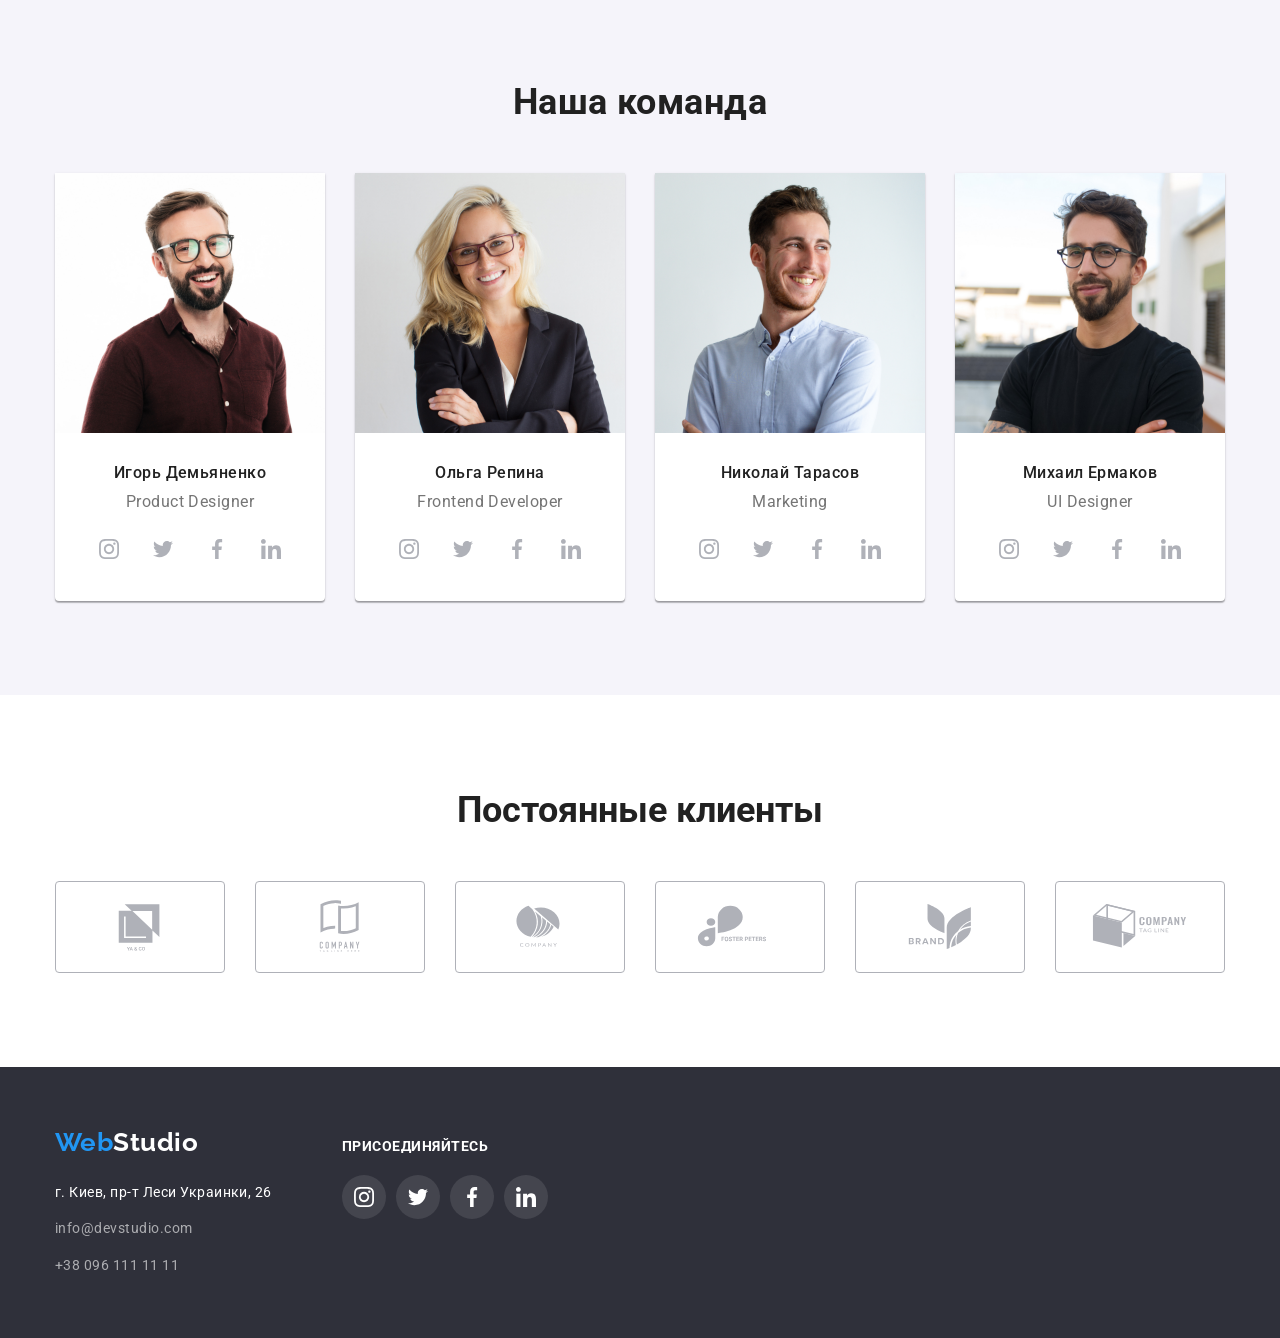
==== commit 8fb76bf0: "добавляє символ svg" ====
--- a/index.html
+++ b/index.html
@@ -400,7 +400,7 @@
       <div class="modal">
         <button class="btn-close-modal" data-modal-close>
           <svg class="icon-close-modal" width="18" height="18">
-            <use href="./images/icon.svg#icon-close"></use>
+            <use href="./imagessvg/symbol-defs.svg#icon-Vector"></use>
           </svg>
         </button>
       </div>
--- a/css/styles.css
+++ b/css/styles.css
@@ -635,6 +635,10 @@
   margin-bottom: 30px;
   justify-content: center;
 }
+
+.portfolio-item:hover .portfolio-overlay {
+  transform: translateY(0);
+}
     
 .portfolio-item:nth-child(3n) {
   margin-right: 0;
@@ -655,6 +659,32 @@
   box-shadow: 0 1px 1px 0 rgba(0, 0, 0, 0.12), 0 4px 4px 0 rgba(0, 0, 0, 0.06),
     1px 4px 6px 0 rgba(0, 0, 0, 0.16);
 }
+
+.portfolio-image-thumb {
+  position: relative;
+  overflow: hidden;
+}
+
+.portfolio-overlay {
+  position: absolute;
+  top: 0;
+  left: 0;
+  width: 100%;
+  height: 100%;
+  padding: 63px 24px;
+  background-color: var(--main-hover-color);
+  opacity: 0.9;
+  transform: translateY(100%);
+  transition: transform 250ms cubic-bezier(0.4, 0, 0.2, 1);
+}
+
+.portfolio-overlay-text {
+  font-size: 18px;
+  font-weight: 400;
+  line-height: 1.56;
+  letter-spacing: 0.03em;
+  color: var(--third-text-color);
+}
     
 .card-subscribe {
   padding: 20px 24px;
@@ -676,4 +706,64 @@
   line-height: 1.88;
   letter-spacing: 0.03em;
   color: var(--secondary-text-color);
+}
+
+.backdrop {
+  position: fixed;
+  top: 0;
+  width: 100%;
+  height: 100%;
+  background-color: rgba(0, 0, 0, 0.2);
+  transition: opacity 2000ms cubic-bezier(0.4, 0, 0.2, 1),
+    visibility 2000ms cubic-bezier(0.4, 0, 0.2, 1);
+  animation-name: rotateY;
+  animation-duration: 2000ms;
+  animation-timing-function: ease-in-out;
+  animation-iteration-count: 1;
+}
+
+@keyframes rotateY {
+  0% {
+    transform: rotateY(0deg);
+  }
+
+  100% {
+    transform: rotateY(360deg);
+  }
+}
+
+.modal {
+  position: absolute;
+  top: 50%;
+  left: 50%;
+  transform: translate(-50%, -50%);
+  width: 528px;
+  min-height: 581px;
+  background-color: var(--main-bg-color);
+  border-radius: 4px;
+}
+
+.btn-close-modal {
+  position: absolute;
+  top: 8px;
+  right: 8px;
+  display: flex;
+  justify-content: center;
+  align-items: center;
+  background-color: var(--main-bg-color);
+  width: 30px;
+  height: 30px;
+  padding: 6px;
+  border: 1px solid rgba(0, 0, 0, 0.1);
+  border-radius: 50%;
+}
+
+.icon-close-modal {
+  fill: currentColor;
+}
+
+.is-hidden {
+  opacity: 0;
+  pointer-events: none;
+  visibility: hidden;
 }
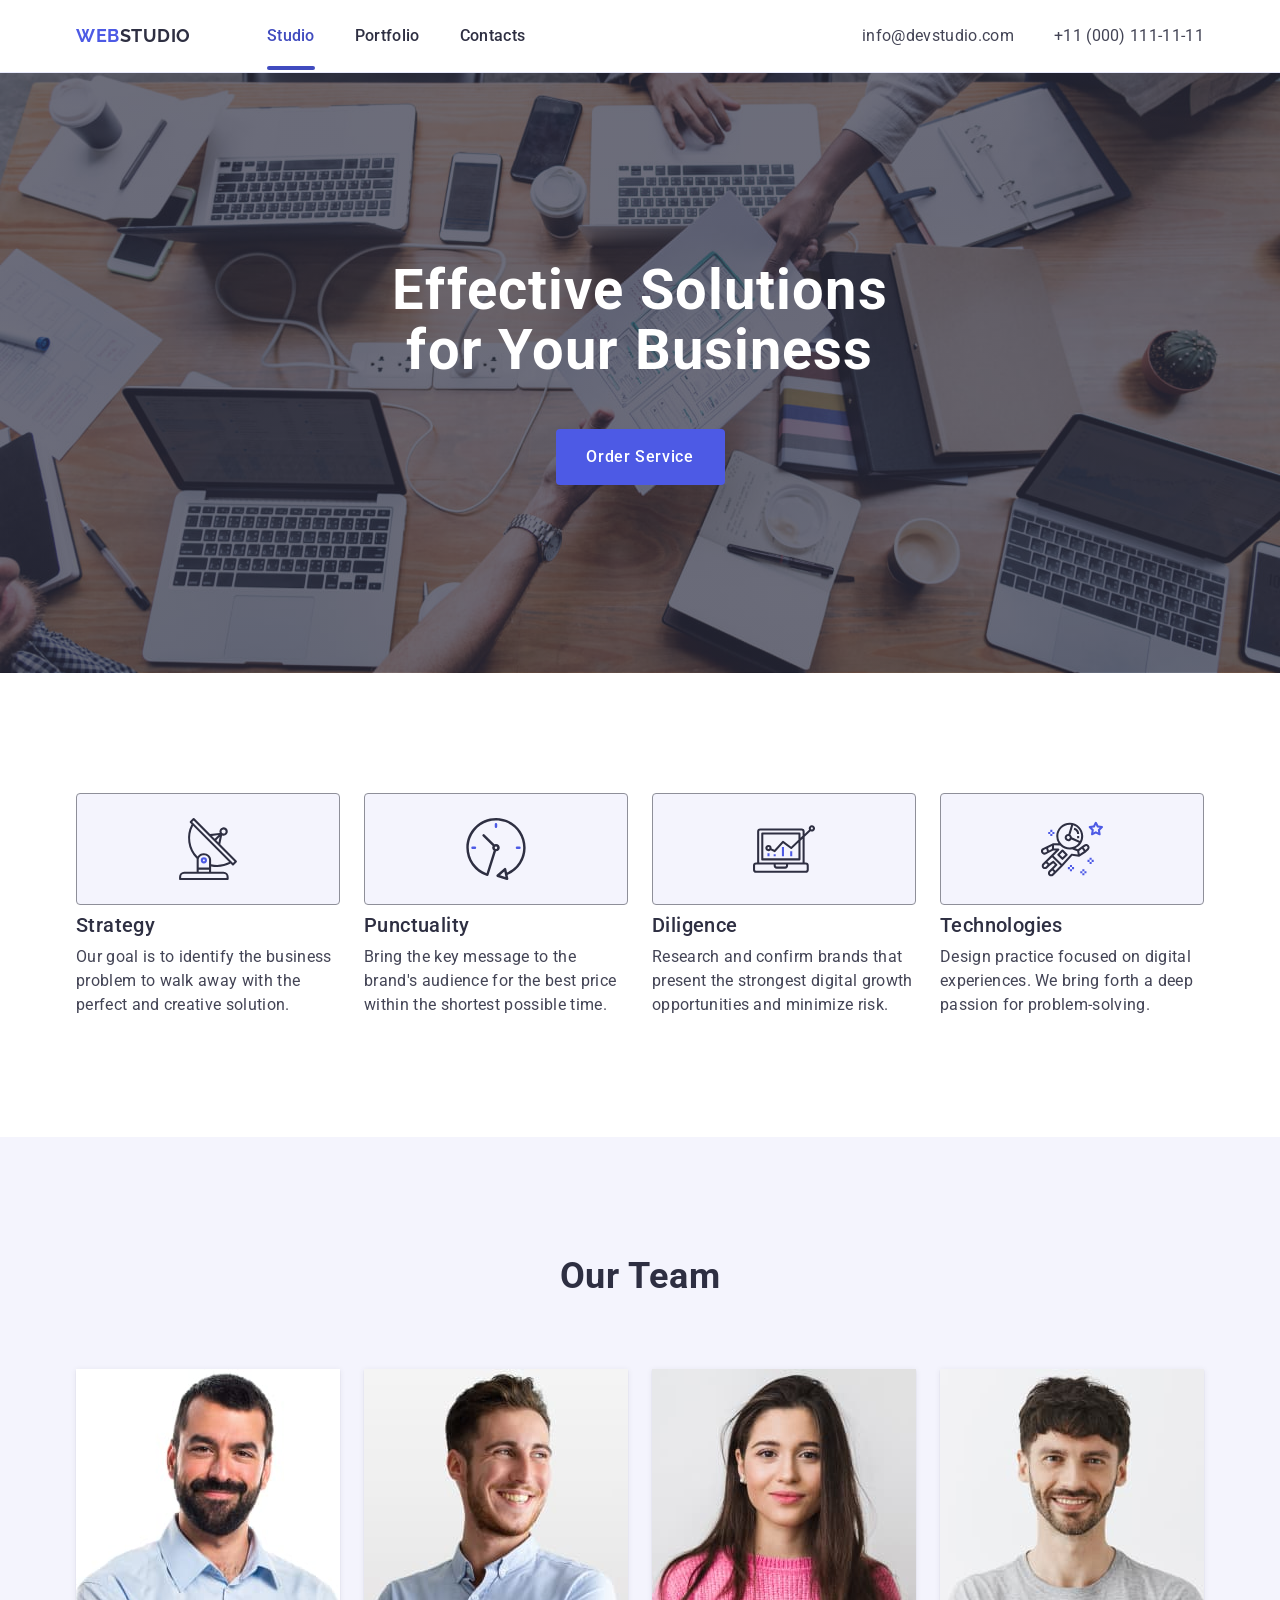
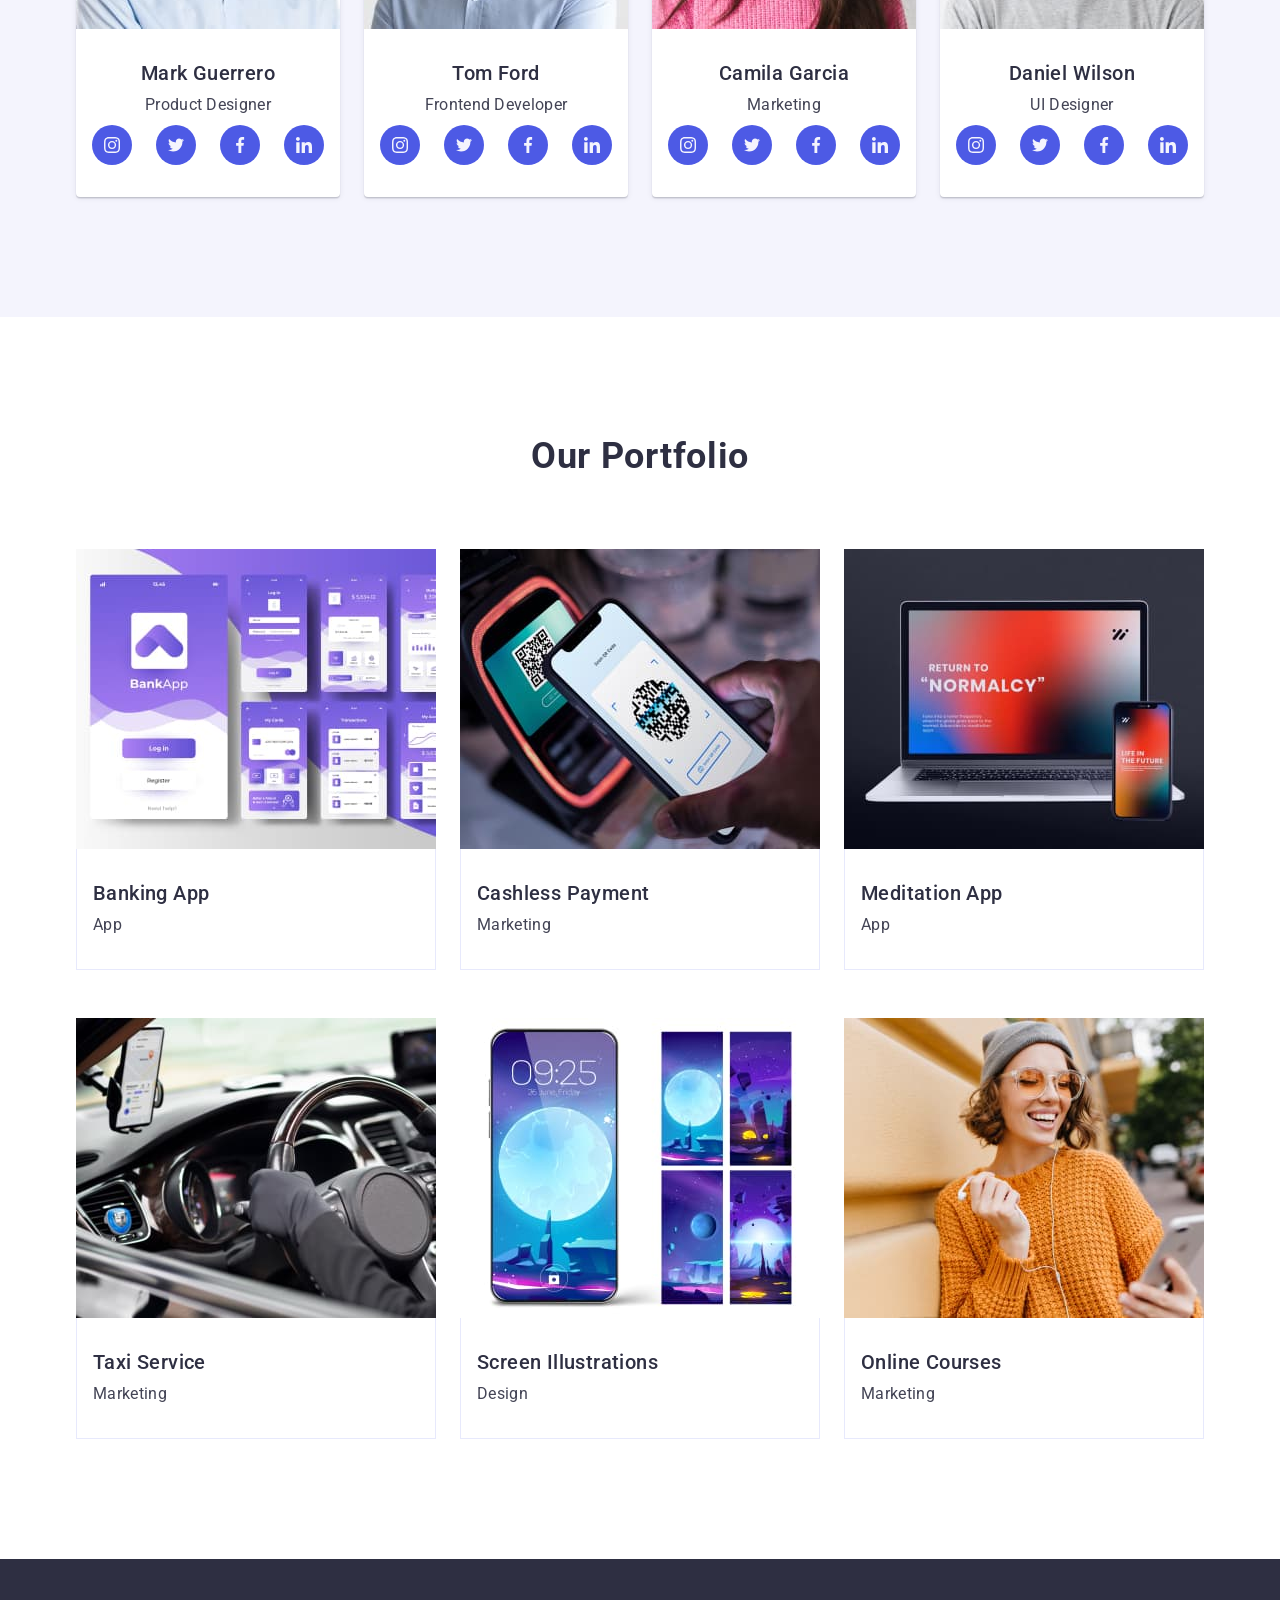
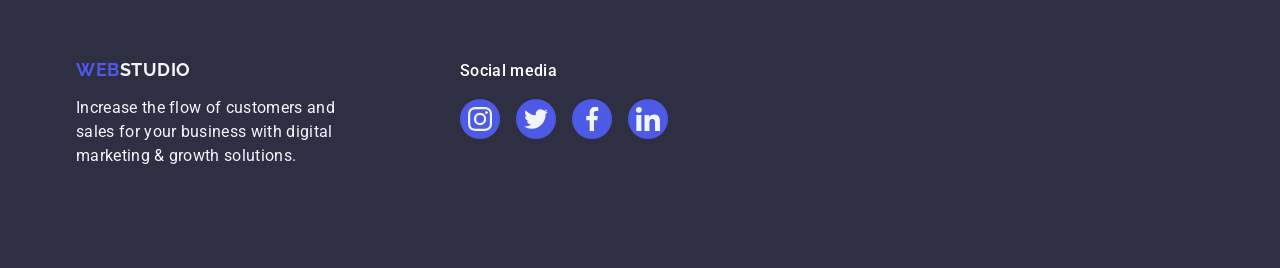
==== commit 6ff1cc00: "Initial commit" ====
--- a/index.html
+++ b/index.html
@@ -1,410 +1,408 @@
 <!DOCTYPE html>
-<html lang="ru">
-  <head>
-    <meta charset="UTF-8" />
-    <meta http-equiv="X-UA-Compatible" content="IE=edge" />
-    <meta name="viewport" content="width=device-width, initial-scale=1.0" />
-    <title>WebStudio</title>
-    <link href="https://fonts.googleapis.com/css2?family=Raleway:wght@700&family=Roboto:wght@400;500;700;900&display=swap"
-      rel="stylesheet" />
-    <link rel="stylesheet" href="https://cdnjs.cloudflare.com/ajax/libs/modern-normalize/1.1.0/modern-normalize.min.css"
-      integrity="sha512-wpPYUAdjBVSE4KJnH1VR1HeZfpl1ub8YT/NKx4PuQ5NmX2tKuGu6U/JRp5y+Y8XG2tV+wKQpNHVUX03MfMFn9Q=="
-      crossorigin="anonymous" referrerpolicy="no-referrer" />
-    <link rel="stylesheet" href="./portfolio.html" />
-    <link rel="stylesheet" href="./css/styles.css" />
-  </head>
-  
-  <body>
+<html lang="en">
+<head>
+    <meta charset="UTF-8">
+    <meta name="viewport" content="width=device-width, initial-scale=1.0">
+    <title>Web Studio</title>
+    <link rel="preconnect" href="https://fonts.googleapis.com">
+    <link rel="preconnect" href="https://fonts.gstatic.com" crossorigin>
+    <link href="https://fonts.googleapis.com/css2?family=Raleway:wght@700&family=Roboto:wght@400;500;700&display=swap"
+        rel="stylesheet">
+    <link rel="stylesheet" href="https://cdnjs.cloudflare.com/ajax/libs/modern-normalize/2.0.0/modern-normalize.min.css"
+        integrity="sha512-4xo8blKMVCiXpTaLzQSLSw3KFOVPWhm/TRtuPVc4WG6kUgjH6J03IBuG7JZPkcWMxJ5huwaBpOpnwYElP/m6wg=="
+        crossorigin="anonymous" referrerpolicy="no-referrer">
+    <link rel="stylesheet" href="./css/styles.css">
+</head>
+
+<body>
+    
+<!--                       header                      -->
+
     <header class="header">
-      <div class="container">
-        <nav class="header-nav">
-          <a class="header-logo link" href="./index.html" lang="en"><span class="part-logo link">Web</span>Studio</a>
-          <ul class="header-list list">
-            <li class="header-item">
-              <a href="./index.html" class="header-link link current">Студия</a>
-            </li>
-            <li class="header-item">
-              <a href="./portfolio.html" class="header-link link">Портфолио</a>
-            </li>
-            <li class="header-item">
-              <a href="" class="header-link link">Контакты</a>
-            </li>
-          </ul>
-        </nav>
-        <ul class="header-contacts list">
-          <li class="header-item">
-            <a href="mailto:info@devstudio.com" lang="en" class="header-contacts-link link">
-              <svg class="header-contacts-icon" width="16" height="12">
-                <use href="./imagessvg/symbol-defs.svg#icon-envelope-hover"></use>
-              </svg>info@devstudio.com</a>
-          </li>
-          <li class="header-item">
-            <a href="tel:+380961111111" class="header-contacts-link link">
-              <svg class="header-contacts-icon" width="10" height="16">
-                <use href="./imagessvg/symbol-defs.svg#icon-smartphone"></use>
-              </svg>+38 096 111 11 11
-            </a>
-          </li>
-        </ul>
-      </div>
+        <div class="container header-container">
+            <nav class="navigation">
+                <a class="header-logo" href="./index.html" target="_self">Web<span class="header-logo-color">Studio</span></a>
+            
+                <ul class="navigation-item">
+                    <li class="navigation-list"><a class="navigation-link activ" href="./index.html">Studio</a></li>
+                    <li class="navigation-list"><a class="navigation-link" href="">Portfolio</a></li>
+                    <li class="navigation-list"><a class="navigation-link" href="">Contacts</a></li>
+                </ul>
+            </nav>
+            
+            <address class="address">
+                <ul class="address-item">
+                    <li class="address-list"><a class="address-link" href="mailto:info@devstudio.com">info@devstudio.com</a></li>
+                    <li class="address-list"><a class="address-link" href="tel:+110001111111">+11 (000) 111-11-11</a></li>
+                </ul>
+            </address>
+        </div>
+
     </header>
-    <main>
-      <!-- Герой -->
-      <section class="hero">
-        <h1 class="hero-title">Эффективные решения для вашего бизнеса</h1>
-        <button type="button" class="hero-button" data-modal-open>Заказать услугу</button>
-      </section>
-      <!-- Особенности -->
-      <section class="features section">
-        <div class="container">
-          <h2 class="features-title visually-hidden">Особености</h2>
-          <ul class="features-list list">
-            <li class="features-item">
-              <div class="features-thumb">
-                <svg class="features-icon" width="70" height="70">
-                  <use href="./imagessvg/symbol-defs.svg#icon-antenna-1"></use>
-                </svg>
-              </div>
-              <h3 class="features-subtitle">Внимание к деталям</h3>
-              <p class="features-text">
-                Идейные соображения, а также начало повседневной работы по формированию позиции.
-              </p>
-            </li>
-            <li class="features-item">
-              <div class="features-thumb">
-                <svg class="features-icon" width="70" height="70">
-                  <use href="./imagessvg/symbol-defs.svg#icon-clock-1"></use>
-                </svg>
-              </div>
-              <h3 class="features-subtitle">Пунктуальность</h3>
-              <p class="features-text">
-                Задача организации, в особенности же рамки и место обучения кадров влечет за собой.
-              </p>
-            </li>
-            <li class="features-item">
-              <div class="features-thumb">
-                <svg class="features-icon" width="70" height="70">
-                  <use href="./imagessvg/symbol-defs.svg#icon-diagram-1"></use>
-                </svg>
-              </div>
-              <h3 class="features-subtitle">Планирование</h3>
-              <p class="features-text">
-                Равным образом консультация с широким активом в значительной степени обуславливает
-              </p>
-            </li>
-            <li class="features-item">
-              <div class="features-thumb">
-                <svg class="features-icon" width="70" height="70">
-                  <use href="./imagessvg/symbol-defs.svg#icon-astronaut-1"></use>
-                </svg>
-              </div>
-              <h3 class="features-subtitle">Современные технологии</h3>
-              <p class="features-text">
-                Значимость этих проблем настолько очевидна, что реализация плановых заданий.
-              </p>
-            </li>
-          </ul>
+
+<!--                       main                        -->
+
+    <main class="main">
+
+        <section class="solution">
+
+            <div class="container">
+                <h1 class="solution-header">Effective Solutions for Your Business</h1>
+                <button class="solution-button">Order Service</button>
+            </div>
+
+        </section>
+
+        <section class="directions">
+
+            <div class="container">
+                <h2 class="directions-header visually-hidden">Directions</h2>
+                <ul class="direction-item">
+                    <li class="direction-list">
+                        <div class="container-svg">
+                            <svg class="direction-svg" width="64" height="64">
+                                <use href="./images/icons.svg#icon-antenna"></use>
+                            </svg>
+                        </div>   
+                        <h3 class="direction-list-header">Strategy</h3>
+                        <p class="direction-list-paragraph">Our goal is to identify the business problem to walk away with the perfect and creative solution.</p>
+                    </li>
+                    <li class="direction-list">
+                        <div class="container-svg">
+                            <svg class="direction-svg" width="64" height="64">
+                                <use href="./images/icons.svg#icon-clock"></use>
+                            </svg>
+                        </div>
+                        <h3 class="direction-list-header">Punctuality</h3>
+                        <p class="direction-list-paragraph">Bring the key message to the brand's audience for the best price within the shortest possible time.</p>
+                    </li>
+                    <li class="direction-list">
+                        <div class="container-svg">
+                            <svg class="direction-svg" width="64" height="64">
+                                <use href="./images/icons.svg#icon-diagram"></use>
+                            </svg>
+                        </div>
+                        <h3 class="direction-list-header">Diligence</h3>
+                        <p class="direction-list-paragraph">Research and confirm brands that present the strongest digital growth opportunities and minimize risk.</p>
+                    </li>
+                    <li class="direction-list">
+                        <div class="container-svg">
+                            <svg class="direction-svg" width="64" height="64">
+                                <use href="./images/icons.svg#icon-astronaut"></use>
+                            </svg>
+                        </div>
+                        <h3 class="direction-list-header">Technologies</h3>
+                        <p class="direction-list-paragraph">Design practice focused on digital experiences. We bring forth a deep passion for problem-solving.</p>
+                    </li>
+                </ul>
+            </div>
+        
+        </section>
+        
+        <section class="team">
+        
+            <div class="container">
+                <h2 class="team-header">Our Team</h2>
+                <ul class="team-item">
+                    <li class="team-list">
+                        <img class="team-imagi" src="./images/MarkGuerrero.jpg" alt="Photo Mark Guerrero" width="264" height="260">
+                        <div class="tem-profession-container">
+                            <h3 class="team-list-header">Mark Guerrero</h3>
+                            <p class="team-list-paragraph">Product Designer</p>
+                            <ul class="team-item-svg">
+                                <li class="team-list-svg">
+                                    <a href="" class="team-link">
+                                        <svg class="team-svg" width="16" height="16">
+                                            <use href="./images/icons.svg#icon-instagram"></use>
+                                        </svg>
+                                    </a>
+                                </li>
+                                <li class="team-list-svg">
+                                    <a href="" class="team-link">
+                                        <svg class="team-svg" width="16" height="16">
+                                            <use href="./images/icons.svg#icon-twitter"></use>
+                                        </svg>
+                                    </a>
+                                </li>
+                                <li class="team-list-svg">
+                                    <a href="" class="team-link">
+                                        <svg class="team-svg" width="16" height="16">
+                                            <use href="./images/icons.svg#icon-facebook"></use>
+                                        </svg>
+                                    </a>
+                                </li>
+                                <li class="team-list-svg">
+                                    <a href="" class="team-link">
+                                        <svg class="team-svg" width="16" height="16">
+                                            <use href="./images/icons.svg#icon-linkedin"></use>
+                                        </svg>
+                                    </a>
+                                </li>
+                            </ul>
+                        </div>
+                        
+                    </li>
+                    <li class="team-list">
+                        <img class="team-imagi" src="./images/TomFord.jpg" alt="Photo Tom Ford" width="264" height="260">
+                        <div class="tem-profession-container">
+                            <h3 class="team-list-header">Tom Ford</h3>
+                            <p class="team-list-paragraph">Frontend Developer</p>
+                            <ul class="team-item-svg">
+                                <li class="team-list-svg">
+                                    <a href="" class="team-link">
+                                        <svg class="team-svg" width="16" height="16">
+                                            <use href="./images/icons.svg#icon-instagram"></use>
+                                        </svg>
+                                    </a>
+                                </li>
+                                <li class="team-list-svg">
+                                    <a href="" class="team-link">
+                                        <svg class="team-svg" width="16" height="16">
+                                            <use href="./images/icons.svg#icon-twitter"></use>
+                                        </svg>
+                                    </a>
+                                </li>
+                                <li class="team-list-svg">
+                                    <a href="" class="team-link">
+                                        <svg class="team-svg" width="16" height="16">
+                                            <use href="./images/icons.svg#icon-facebook"></use>
+                                        </svg>
+                                    </a>
+                                </li>
+                                <li class="team-list-svg">
+                                    <a href="" class="team-link">
+                                        <svg class="team-svg" width="16" height="16">
+                                            <use href="./images/icons.svg#icon-linkedin"></use>
+                                        </svg>
+                                    </a>
+                                </li>
+                            </ul>
+                        </div>
+                        
+                    </li>
+                    <li class="team-list">
+                        <img class="team-imagi" src="./images/CamilaGarcia.jpg" alt="Photo Camila Garcia" width="264" height="260">
+                        <div class="tem-profession-container">
+                            <h3 class="team-list-header">Camila Garcia</h3>
+                            <p class="team-list-paragraph">Marketing</p>
+                            <ul class="team-item-svg">
+                                <li class="team-list-svg">
+                                    <a href="" class="team-link">
+                                        <svg class="team-svg" width="16" height="16">
+                                            <use href="./images/icons.svg#icon-instagram"></use>
+                                        </svg>
+                                    </a>
+                                </li>
+                                <li class="team-list-svg">
+                                    <a href="" class="team-link">
+                                        <svg class="team-svg" width="16" height="16">
+                                            <use href="./images/icons.svg#icon-twitter"></use>
+                                        </svg>
+                                    </a>
+                                </li>
+                                <li class="team-list-svg">
+                                    <a href="" class="team-link">
+                                        <svg class="team-svg" width="16" height="16">
+                                            <use href="./images/icons.svg#icon-facebook"></use>
+                                        </svg>
+                                    </a>
+                                </li>
+                                <li class="team-list-svg">
+                                    <a href="" class="team-link">
+                                        <svg class="team-svg" width="16" height="16">
+                                            <use href="./images/icons.svg#icon-linkedin"></use>
+                                        </svg>
+                                    </a>
+                                </li>
+                            </ul>
+                        </div>
+                        
+                    </li>
+                    <li class="team-list">
+                        <img class="team-imagi" src="./images/DanielWilson.jpg" alt="Photo Daniel Wilson" width="264" height="260">
+                        <div class="tem-profession-container">
+                            <h3 class="team-list-header">Daniel Wilson</h3>
+                            <p class="team-list-paragraph">UI Designer</p>
+                            <ul class="team-item-svg">
+                                <li class="team-list-svg">
+                                    <a href="" class="team-link">
+                                        <svg class="team-svg" width="16" height="16">
+                                            <use href="./images/icons.svg#icon-instagram"></use>
+                                        </svg>
+                                    </a>
+                                </li>
+                                <li class="team-list-svg">
+                                    <a href="" class="team-link">
+                                        <svg class="team-svg" width="16" height="16">
+                                            <use href="./images/icons.svg#icon-twitter"></use>
+                                        </svg>
+                                    </a>
+                                </li>
+                                <li class="team-list-svg">
+                                    <a href="" class="team-link">
+                                        <svg class="team-svg" width="16" height="16">
+                                            <use href="./images/icons.svg#icon-facebook"></use>
+                                        </svg>
+                                    </a>
+                                </li>
+                                <li class="team-list-svg">
+                                    <a href="" class="team-link">
+                                        <svg class="team-svg" width="16" height="16">
+                                            <use href="./images/icons.svg#icon-linkedin"></use>
+                                        </svg>
+                                    </a>
+                                </li>
+                            </ul>
+                        </div>
+                        
+                    </li>
+                </ul>
+            </div>
+
+        </section>
+
+        <section class="portfolio">
+
+            <div class="container">
+                <h2 class="portfolio-header">Our Portfolio</h2>
+                <ul class="portfolio-item">
+                    <li class="portfolio-list">
+                        <div class="portfolio-wrapper">
+                            <img src="./images/BankingApp.jpg" alt="Photo Banking App" width="360" height="300">
+                            <p class="overlay">
+                                14 Stylish and User-Friendly App Design Concepts · Task Manager App · Calorie Tracker App · Exotic Fruit Ecommerce
+                                App · Cloud Storage App
+                            </p>
+                        </div>
+                        <div class="portfolio-apps-container">
+                            <h3 class="portfolio-list-header">Banking App</h3>
+                            <p class="portfolio-list-paragraph">App</p>
+                        </div>
+                    </li>
+                    <li class="portfolio-list">
+                        <div class="portfolio-wrapper">
+                            <img src="./images/CashlessPayment.jpg" alt="Photo Cashless Payment" width="360" height="300">
+                            <p class="overlay">
+                                14 Stylish and User-Friendly App Design Concepts · Task Manager App · Calorie Tracker App · Exotic Fruit Ecommerce
+                                App · Cloud Storage App
+                            </p>
+                        </div>
+                        <div class="portfolio-apps-container">
+                            <h3 class="portfolio-list-header">Cashless Payment</h3>
+                            <p class="portfolio-list-paragraph">Marketing</p>
+                        </div>
+                    </li>
+                    <li class="portfolio-list">
+                        <div class="portfolio-wrapper">
+                            <img src="./images/MeditationApp.jpg" alt="Photo Meditation App" width="360" height="300">
+                            <p class="overlay">
+                                14 Stylish and User-Friendly App Design Concepts · Task Manager App · Calorie Tracker App · Exotic Fruit Ecommerce
+                                App · Cloud Storage App
+                            </p>
+                        </div>
+                        <div class="portfolio-apps-container">
+                            <h3 class="portfolio-list-header">Meditation App</h3>
+                            <p class="portfolio-list-paragraph">App</p>
+                        </div>
+                    </li>
+                    <li class="portfolio-list">
+                        <div class="portfolio-wrapper">
+                            <img src="./images/TaxiService.jpg" alt="Photo Taxi Service" width="360" height="300">
+                            <p class="overlay">
+                                14 Stylish and User-Friendly App Design Concepts · Task Manager App · Calorie Tracker App · Exotic Fruit Ecommerce
+                                App · Cloud Storage App
+                            </p>
+                        </div>
+                        <div class="portfolio-apps-container">
+                            <h3 class="portfolio-list-header">Taxi Service</h3>
+                            <p class="portfolio-list-paragraph">Marketing</p>
+                        </div>
+                    </li>
+                    <li class="portfolio-list">
+                       <div class="portfolio-wrapper">
+                        <img src="./images/ScreenIllustrations.jpg" alt="Photo Screen Illustrations" width="360" height="300">
+                        <p class="overlay">
+                            14 Stylish and User-Friendly App Design Concepts · Task Manager App · Calorie Tracker App · Exotic Fruit Ecommerce
+                            App · Cloud Storage App
+                        </p>
+                       </div>
+                        <div class="portfolio-apps-container">
+                            <h3 class="portfolio-list-header">Screen Illustrations</h3>
+                            <p class="portfolio-list-paragraph">Design</p>
+                        </div>
+                    </li>
+                    <li class="portfolio-list">
+                       <div class="portfolio-wrapper">
+                        <img src="./images/OnlineCourses.jpg" alt="Photo Online Courses" width="360" height="300">
+                        <p class="overlay">
+                            14 Stylish and User-Friendly App Design Concepts · Task Manager App · Calorie Tracker App · Exotic Fruit Ecommerce
+                            App · Cloud Storage App
+                        </p>
+                       </div>
+                        <div class="portfolio-apps-container">
+                            <h3 class="portfolio-list-header">Online Courses</h3>
+                            <p class="portfolio-list-paragraph">Marketing</p>
+                        </div>
+                    </li>
+                </ul>
+            </div>
+
+        </section>
+
+    </main>
+
+<!--                       footer                       -->
+
+    <footer class="footer">
+        <div class="container container-footer">
+           <div class="footer-container-logo">
+            <a class="footer-logo" href="./index.html" target="_self">Web<span class="footer-logo-color">Studio</span></a>
+            <p class="footer-paragraph">
+                Increase the flow of customers and
+                sales for your business with digital
+                marketing & growth solutions.
+            </p>
+           </div>
+
+            <div class="footer-container-social">
+                <p class="footer-paragraph-social">Social media</p>
+                <ul class="footer-item-svg">
+                    <li class="footer-list-svg">
+                        <a href="" class="footer-link">
+                            <svg class="footer-svg" width="24" height="24">
+                                <use href="./images/icons.svg#icon-instagram"></use>
+                            </svg>
+                        </a>
+                    </li>
+                    <li class="footer-list-svg">
+                        <a href="" class="footer-link">
+                            <svg class="footer-svg" width="24" height="24">
+                                <use href="./images/icons.svg#icon-twitter"></use>
+                            </svg>
+                        </a>
+                    </li>
+                    <li class="footer-list-svg">
+                        <a href="" class="footer-link">
+                            <svg class="footer-svg" width="24" height="24">
+                                <use href="./images/icons.svg#icon-facebook"></use>
+                            </svg>
+                        </a>
+                    </li>
+                    <li class="footer-list-svg">
+                        <a href="" class="footer-link">
+                            <svg class="footer-svg" width="24" height="24">
+                                <use href="./images/icons.svg#icon-linkedin"></use>
+                            </svg>
+                        </a>
+                    </li>
+                </ul>
+            </div>
         </div>
-      </section>
-      <!-- Чем мы занимаемся -->
-      <section class="about-us section">
-        <div class="container">
-          <h2 class="about-us-title">Чем мы занимаемся</h2>
-          <ul class="about-us-list list">
-            <li class="about-us-item">
-              <img src="./images/box 1.jpg" alt="Делается разметка сайта" width="370" />
-                <div class="about-us-thumb">
-                  <p class="about-us-description">Десктопные приложения</p>
-                </div>
-            </li>
-            <li class="about-us-item">
-              <img src="./images/box 2.jpg" alt="Адаптация сайта под мобильную версию" width="370" />
-                <div class="about-us-thumb">
-                  <p class="about-us-description">Мобильные приложения</p>
-                </div>
-            </li>
-            <li class="about-us-item">
-              <img src="./images/box 3.jpg" alt="Адаптация сайта под мобильную версию" width="370" />
-                <div class="about-us-thumb">
-                  <p class="about-us-description">Дизайнерские решения</p>
-                </div>
-            </li>
-          </ul>
-        </div>
-      </section>
-      <!-- Наша команда -->
-      <section class="our-team section">
-        <div class="container">
-          <h2 class="our-team-title">Наша команда</h2>
-          <ul class="our-team-list list">
-            <li class="our-team-item">
-              <img src="./images/igor.jpg" alt="Игорь Демьяненко" width="270" />
-              <div class="our-team-description">
-                <h3 class="our-team-name">Игорь Демьяненко</h3>
-                <p lang="en" class="our-team-position">Product Designer</p>
-                <ul class="our-team-socials-list list">
-                  <li class="our-team-socials-item">
-                    <a href="" target="_blank" class="our-team-socials-link link">
-                      <svg class="our-team-socials-icon" width="20" height="20">
-                        <use href="./imagessvg/symbol-defs.svg#icon-instagram"></use>
-                      </svg>
-                    </a>
-                  </li>
-                  <li class="our-team-socials-item">
-                    <a href="" target="_blank" class="our-team-socials-link link">
-                      <svg class="our-team-socials-icon" width="20" height="20">
-                        <use href="./imagessvg/symbol-defs.svg#icon-twitter"></use>
-                      </svg>
-                    </a>
-                  </li>
-                  <li class="our-team-socials-item">
-                    <a href="" target="_blank" class="our-team-socials-link link">
-                      <svg class="our-team-socials-icon" width="20" height="20">
-                        <use href="./imagessvg/symbol-defs.svg#icon-facebook"></use>
-                      </svg>
-                    </a>
-                  </li>
-                  <li class="our-team-socials-item">
-                    <a href="" target="_blank" class="our-team-socials-link link">
-                      <svg class="our-team-socials-icon" width="20" height="20">
-                        <use href="./imagessvg/symbol-defs.svg#icon-linkedin"></use>
-                      </svg>
-                    </a>
-                  </li>
-                </ul>
-              </div>
-            </li>
-            <li class="our-team-item">
-              <img src="./images/olga.jpg" alt="Ольга Репина" width="270" />
-              <div class="our-team-description">
-                <h3 class="our-team-name">Ольга Репина</h3>
-                <p lang="en" class="our-team-position">Frontend Developer</p>
-                <ul class="our-team-socials-list list">
-                  <li class="our-team-socials-item">
-                    <a href="" target="_blank" class="our-team-socials-link link">
-                      <svg class="our-team-socials-icon" width="20" height="20">
-                        <use href="./imagessvg/symbol-defs.svg#icon-instagram"></use>
-                      </svg>
-                    </a>
-                  </li>
-                  <li class="our-team-socials-item">
-                    <a href="" target="_blank" class="our-team-socials-link link">
-                      <svg class="our-team-socials-icon" width="20" height="20">
-                        <use href="./imagessvg/symbol-defs.svg#icon-twitter"></use>
-                      </svg>
-                    </a>
-                  </li>
-                  <li class="our-team-socials-item">
-                    <a href="" target="_blank" class="our-team-socials-link link">
-                      <svg class="our-team-socials-icon" width="20" height="20">
-                        <use href="./imagessvg/symbol-defs.svg#icon-facebook"></use>
-                      </svg>
-                    </a>
-                  </li>
-                  <li class="our-team-socials-item">
-                    <a href="" target="_blank" class="our-team-socials-link link">
-                      <svg class="our-team-socials-icon" width="20" height="20">
-                        <use href="./imagessvg/symbol-defs.svg#icon-linkedin"></use>
-                      </svg>
-                    </a>
-                  </li>
-                </ul>
-              </div>
-            </li>
-            <li class="our-team-item">
-              <img src="./images/nikolay.jpg" alt="Николай Тарасов" width="270" />
-              <div class="our-team-description">
-                <h3 class="our-team-name">Николай Тарасов</h3>
-                <p lang="en" class="our-team-position">Marketing</p>
-                <ul class="our-team-socials-list list">
-                  <li class="our-team-socials-item">
-                    <a href="" target="_blank" class="our-team-socials-link link">
-                      <svg class="our-team-socials-icon" width="20" height="20">
-                        <use href="./imagessvg/symbol-defs.svg#icon-instagram"></use>
-                      </svg>
-                    </a>
-                  </li>
-                  <li class="our-team-socials-item">
-                    <a href="" target="_blank" class="our-team-socials-link link">
-                      <svg class="our-team-socials-icon" width="20" height="20">
-                        <use href="./imagessvg/symbol-defs.svg#icon-twitter"></use>
-                      </svg>
-                    </a>
-                  </li>
-                  <li class="our-team-socials-item">
-                    <a href="" target="_blank" class="our-team-socials-link link">
-                      <svg class="our-team-socials-icon" width="20" height="20">
-                        <use href="./imagessvg/symbol-defs.svg#icon-facebook"></use>
-                      </svg>
-                    </a>
-                  </li>
-                  <li class="our-team-socials-item">
-                    <a href="" target="_blank" class="our-team-socials-link link">
-                      <svg class="our-team-socials-icon" width="20" height="20">
-                        <use href="./imagessvg/symbol-defs.svg#icon-linkedin"></use>
-                      </svg>
-                    </a>
-                  </li>
-                </ul>
-              </div>
-            </li>
-            <li class="our-team-item">
-              <img src="./images/mihail.jpg" alt="Михаил Ермаков" width="270" />
-              <div class="our-team-description">
-                <h3 class="our-team-name">Михаил Ермаков</h3>
-                <p lang="en" class="our-team-position">UI Designer</p>
-                <ul class="our-team-socials-list list">
-                <li class="our-team-socials-item">
-                  <a href="" target="_blank" class="our-team-socials-link link">
-                    <svg class="our-team-socials-icon" width="20" height="20">
-                      <use href="./imagessvg/symbol-defs.svg#icon-instagram"></use>
-                    </svg>
-                  </a>
-                </li>
-                <li class="our-team-socials-item">
-                  <a href="" target="_blank" class="our-team-socials-link link">
-                    <svg class="our-team-socials-icon" width="20" height="20">
-                      <use href="./imagessvg/symbol-defs.svg#icon-twitter"></use>
-                    </svg>
-                  </a>
-                </li>
-                <li class="our-team-socials-item">
-                  <a href="" target="_blank" class="our-team-socials-link link">
-                    <svg class="our-team-socials-icon" width="20" height="20">
-                      <use href="./imagessvg/symbol-defs.svg#icon-facebook"></use>
-                    </svg>
-                  </a>
-                </li>
-                <li class="our-team-socials-item">
-                  <a href="" target="_blank" class="our-team-socials-link link">
-                    <svg class="our-team-socials-icon" width="20" height="20">
-                      <use href="./imagessvg/symbol-defs.svg#icon-linkedin"></use>
-                    </svg>
-                  </a>
-                </li>
-                </ul>
-              </div>
-            </li>
-          </ul>
-        </div>
-      </section>
-      <!-- Постійні клієнти -->
-      <section class="clients section">
-        <div class="container">
-          <h2 class="clients-title">Постоянные клиенты</h2>
-          <ul class="clients-list list">
-            <li class="clients-item">
-              <a href="" class="clients-link link">
-                <svg class="clients-icon" width="106" height="60">
-                  <use href="./imagessvg/symbol-defs.svg#icon-Logo"></use>
-                </svg>
-              </a>
-            </li>
-            <li class="clients-item">
-              <a href="" class="clients-link link">
-                <svg class="clients-icon" width="106" height="60">
-                  <use href="./imagessvg/symbol-defs.svg#icon-Logo-1"></use>
-                </svg>
-              </a>
-            </li>
-            <li class="clients-item">
-              <a href="" class="clients-link link">
-                <svg class="clients-icon" width="106" height="60">
-                  <use href="./imagessvg/symbol-defs.svg#icon-Logo-2"></use>
-                </svg>
-              </a>
-            </li>
-            <li class="clients-item">
-              <a href="" class="clients-link link">
-                <svg class="clients-icon" width="106" height="60">
-                  <use href="./imagessvg/symbol-defs.svg#icon-Logo-3"></use>
-                </svg>
-              </a>
-            </li>
-            <li class="clients-item">
-              <a href="" class="clients-link link">
-                <svg class="clients-icon" width="106" height="60">
-                  <use href="./imagessvg/symbol-defs.svg#icon-Logo-4"></use>
-                </svg>
-              </a>
-            </li>
-            <li class="clients-item">
-              <a href="" class="clients-link link">
-                <svg class="clients-icon" width="106" height="60">
-                  <use href="./imagessvg/symbol-defs.svg#icon-Logo-5"></use>
-                </svg>
-              </a>
-            </li>
-          </ul>
-        </div>
-      </section>
-    </main>
-    <!-- Футер -->
-    <footer class="footer">
-      <div class="container">
-        <div class="address-container">
-          <a href="./index.html" lang="en" class="footer-logo link">Web<span class="footer-part-logo link">Studio</span>
-          </a>
-          <address class="address">
-            <ul class="footer-contacts list">
-              <li class="footer-item">
-                <a href="https://goo.gl/maps/UDHSJ6ALwdLbCX4F8" target="_blank" rel="noopener noreferrer"
-                  class="adress-link link">
-                  г. Киев, пр-т Леси Украинки, 26</a>
-              </li>
-              <li class="footer-item">
-                <a href="mailto:info@devstudio.com" lang="en" class="footer-mail link">info@devstudio.com</a>
-              </li>
-              <li class="footer-item">
-                <a href="tel:+380961111111" class="footer-tel link">+38 096 111 11 11</a>
-              </li>
-            </ul>
-          </address>
-        </div>
-        <div class="join-container">
-          <b class="footer-join">Присоединяйтесь</b>
-          <ul class="join-social-list list">
-            <li class="join-social-item">
-              <a href="" class="join-social-link link">
-                <svg class="join-social-icon" width="20" height="20">
-                  <use href="./imagessvg/symbol-defs.svg#icon-instagram"></use>
-                </svg>
-              </a>
-            </li>
-            <li class="join-social-item">
-              <a href="" class="join-social-link link">
-                <svg class="join-social-icon" width="20" height="20">
-                  <use href="./imagessvg/symbol-defs.svg#icon-twitter"></use>
-                </svg>
-              </a>
-            </li>
-            <li class="join-social-item">
-              <a href="" class="join-social-link link">
-                <svg class="join-social-icon" width="20" height="20">
-                  <use href="./imagessvg/symbol-defs.svg#icon-facebook"></use>
-                </svg>
-              </a>
-            </li>
-            <li class="join-social-item">
-              <a href="" class="join-social-link link">
-                <svg class="join-social-icon" width="20" height="20">
-                  <use href="./imagessvg/symbol-defs.svg#icon-linkedin"></use>
-                </svg>
-              </a>
-            </li>
-          </ul>
-        </div>
-      </div>
+       
+
     </footer>
-    <div class="backdrop is-hidden" data-modal>
-      <div class="modal">
-        <button class="btn-close-modal" data-modal-close>
-          <svg class="icon-close-modal" width="18" height="18">
-            <use href="./imagessvg/symbol-defs.svg#icon-Vector"></use>
-          </svg>
-        </button>
-      </div>
-    </div>
-    <script src="./js/modal.js"></script>
-  </body>
+
+    <div class="backdrop"></div>
+
+</body>
 </html>
--- a/css/styles.css
+++ b/css/styles.css
@@ -1,33 +1,11 @@
-:root {
---main-text-color: #212121;
---secondary-text-color: #757575;
---third-text-color: #ffffff;
---main-hover-color: #2196f3;
---secondary-hover-color: #ffffff;
---logo-color: #2196f3;
---main-bg-color: #ffffff;
---secondary-bg-color: #f5f4fa;
---hero-bg-color: #2f303a;
---main-button-bg-color: #2196f3;
---secondary-button-bg-color: #f5f4fa;
---footer-background-color: #2f303a;
---footer-contacts-color: rgba(255, 255, 255, 0.6);
---about-us-thumb-bg-color: rgba(47, 48, 58, 0.8);
-}
-    
-.visually-hidden {
-  position: absolute;
-  width: 1px;
-  height: 1px;
-  margin: -1px;
-  border: 0;
-  padding: 0;
-  white-space: nowrap;
-  clip-path: inset(100%);
-  clip: rect(0 0 0 0);
-  overflow: hidden;
-}
-    
+/*  global style    */
+
+*,
+*::before,
+*::after {
+    box-sizing: border-box;
+}
+
 h1,
 h2,
 h3,
@@ -35,735 +13,503 @@
 h5,
 h6,
 p {
-  margin: 0;
-}
-    
-ul {
-  margin: 0;
-  padding-left: 0;
-}
-    
-button {
-  padding: 0;
-}
-    
+    margin-top: 0;
+    margin-bottom: 0;
+}
+
+ul,
+ol {
+    list-style-type: none;
+    margin-top: 0;
+    margin-bottom: 0;
+    padding-left: 0;
+}
+
+a {
+    color: currentColor;
+    text-decoration: none;
+}
+
+.container {
+    width: 1158px;
+    margin: 0 auto;
+    padding: 0 15px;
+}
+
+img {
+    display: block;
+    object-fit: cover;
+}
+
 body {
-  font-family: 'Roboto', sans-serif;
-  color: var(--main-text-color);
-  background-color: var(--main-bg-color);
-}
-    
-.container {
-  width: 1200px;
-  padding-left: 15px;
-  padding-right: 15px;
-  margin: 0 auto;
-}
-    
-.section {
-  padding-top: 94px;
-  padding-bottom: 94px;
-}
-    
-.list {
-  list-style: none;
-}
-    
-.link {
-  text-decoration: none;
-}
-    
-img {
-  display: block;
-  height: auto;
-   max-width: 100%;
-}
-    
-    /* Хедер */
+    font-family: "Roboto", sans-serif;
+    color: #434455;
+    background-color: #ffffff;
+}
+
+
+/*          header        */
+
 .header {
-  border-bottom: 1px solid #ececec;
-}
-    
+    border-bottom: 1px solid #e7e9fc;
+    box-shadow: 0px 1px 6px 0px rgba(46, 47, 66, 0.08), 0px 1px 1px 0px rgba(46, 47, 66, 0.16), 0px 2px 1px 0px rgba(46, 47, 66, 0.08);
+}
+
+.header-container {
+    display: flex;
+    align-items: center;
+}
+
+.navigation {
+    display: flex;
+    align-items: center;
+    margin-right: auto;
+}
+
 .header-logo {
-  font-family: 'Raleway', sans-serif;
-  font-weight: 700;
-  font-size: 26px;
-  line-height: 1.19;
-  letter-spacing: 0.03em;
-  color: var(--main-text-color);
-  margin-right: 93px;
-}
-    
-.part-logo {
-  color: var(--logo-color);
-}
-    
-.header .container {
-  display: flex;
-}
-
-.header-list {
-  display: flex;
-  align-items: baseline;
-}
-    
-.header-nav {
-  display: flex;
-  align-items: center;
-}
-    
-.header-link {
-  font-weight: 500;
-  font-size: 14px;
-  line-height: 1.14;
-  letter-spacing: 0.02em;
-  padding-top: 32px;
-  padding-bottom: 32px;
-  color: var(--main-text-color);
-  transition: color 250ms cubic-bezier(0.4, 0, 0.2, 1);
-}
-
-.header-contacts-link {
-  transition: color 250ms cubic-bezier(0.4, 0, 0.2, 1);
-}
-
-.header-contacts-link .header-contacts-icon {
-  transition: color 250ms cubic-bezier(0.4, 0, 0.2, 1);
-}
-    
-.header-link:hover,
-.header-link:focus,
-.header-contacts-link:hover,
-.header-contacts-link:focus,
-.header-contacts-link:hover .header-contacts-icon,
-.header-contacts-link:focus .header-contacts-icon {
-  color: var(--main-hover-color);
-}
-    
-.header-list .link.current {
-  position: relative;
-  display: flex;
-  justify-content: center;
-  align-items: flex-end;
-  color: var(--main-hover-color);
-}
-
-.header-list .link.current::after {
-  position: absolute;
-  content: '';
-  width: 100%;
-  height: 4px;
-  border-radius: 2px;
-  background-color: var(--main-hover-color);
-  bottom: -1px;
-  left: 0;
-  }
-    
-.header-contacts {
-  display: flex;
-  align-items: center;
-  margin-left: auto;
-}
-    
-.header-item+.header-item {
-  margin-left: 50px;
-}
-    
-.header-contacts-link {
-  display: flex;
-  align-items: center;
-  font-weight: 500;
-  font-size: 14px;
-  line-height: 1.14;
-  letter-spacing: 0.02em;
-  color: var(--secondary-text-color);
-}
-    
-.header-contacts-icon {
-  margin-right: 10px;
-  fill: currentColor;
-}
-    
-    /* Герой */
-    
-.hero {
-  background-image: linear-gradient(to right, rgba(47, 48, 58, 0.4), rgba(47, 48, 58, 0.4)),
-    url(../images2/baner.jpg);
-  background-color: var(--hero-bg-color);
-  max-width: 1600px;
-  height: 600px;
-  padding: 200px 0;
-  margin-left: auto;
-  margin-right: auto;
-}
-    
-.hero-title {
-  font-weight: 900;
-  font-size: 44px;
-  line-height: 1.36;
-  text-align: center;
-  letter-spacing: 0.06em;
-  text-transform: uppercase;
-  color: var(--third-text-color);
-  max-width: 696px;
-  margin: 0 auto;
-  margin-bottom: 30px;
-}
-    
-.hero-button {
-  color: var(--third-text-color);
-  background-color: var(--main-button-bg-color);
-  cursor: pointer;
-  box-shadow: 0px 4px 4px rgba(0, 0, 0, 0.15);
-  text-align: center;
-  letter-spacing: 0.06em;
-  font-family: inherit;
-  font-weight: 700;
-  font-size: 16px;
-  line-height: 1.88;
-  text-align: center;
-  letter-spacing: 0.06em;
-  display: block;
-  padding: 10px 32px;
-  min-width: 136px;
-  margin: 0 auto;
-  border: 0;
-  border-radius: 4px;
-}
-    
-    /* Особенности */
-    
-.features {
-  padding-bottom: 0;
-}
-    
-.features-list {
-  display: flex;
-}
-    
-.features-item {
-  width: calc((100% - 90px) / 4);
-}
-    
-.features-item+.features-item {
-  margin-left: 30px;
-}
-    
-.features-thumb {
-  display: flex;
-  background-color: var(--secondary-bg-color);
-  justify-content: center;
-  align-items: center;
-  border-radius: 4px;
-  height: 120px;
-  margin-bottom: 30px;
-}
-    
-.features-subtitle {
-  font-weight: 700;
-  font-size: 14px;
-  line-height: 1.14;
-  letter-spacing: 0.03em;
-  text-transform: uppercase;
-}
-    
-.features-text {
-  font-size: 14px;
-  line-height: 1.71;
-  letter-spacing: 0.03em;
-  color: var(--secondary-text-color);
-}
-    
-    /* Чем мы занимаемся */
-    
-.about-us-title {
-  font-weight: 700;
-  font-size: 36px;
-  line-height: 1.17;
-  text-align: center;
-  letter-spacing: 0.03em;
-  margin-bottom: 50px;
-}
-
-.about-us-list {
-  display: flex;
-}
-
-.about-us-item {
-  position: relative;
-}
-
-.about-us-item+.about-us-item {
-  margin-left: 30px;
-}
-
-.about-us-thumb {
-  position: absolute;
-  bottom: 0;
-  display: flex;
-  justify-content: center;
-  align-items: center;
-  width: 100%;
-  height: 70px;
-  background-color: var(--about-us-thumb-bg-color);
-  border: 1px solid #000000;
-  box-shadow: 0px 4px 4px 0px rgba(0, 0, 0, 0.25);
-}
-
-.about-us-description {
-  font-style: 700;
-  font-size: 14px;
-  line-height: 1.14;
-  letter-spacing: 3%;
-  color: var(--third-text-color);
-  text-transform: uppercase;
-}
-    
-    /* Наша команда */
-    
-.our-team {
-  background-color: var(--secondary-bg-color);
-  text-align: center;
-  letter-spacing: 0.03em;
-}
-    
-.our-team-title {
-  font-weight: 700;
-  font-size: 36px;
-  margin-bottom: 50px;
-  line-height: 1.17;
-}
-
-.our-team-list {
-  display: flex;
-}
-    
-.our-team-item {
-  background-color: var(--main-bg-color);
-  border: 0px solid;
-  border-bottom-left-radius: 4px;
-  border-bottom-right-radius: 4px;
-  box-shadow: 0px 1px 3px rgba(0, 0, 0, 0.12), 0px 1px 1px rgba(0, 0, 0, 0.14),
-    0px 2px 1px rgba(0, 0, 0, 0.2);
-}
-
-.our-team-item+.our-team-item {
-  margin-left: 30px;
-}
-
-.our-team-description {
-  padding-top: 30px;
-  padding-bottom: 30px;
-}
-    
-.our-team-name {
-  font-weight: 500;
-  font-size: 16px;
-  margin-bottom: 10px;
-  line-height: 1.19;
-}
-
-.our-team-position {
-  font-size: 16px;
-  color: var(--secondary-text-color);
-  margin-bottom: 16px;
-  line-height: 1.19;
-}
-
-.our-team-socials-list {
-  display: flex;
-  margin: 0 32px;
-}
-    
-.our-team-socials-item {
-  width: calc((100% - 30px) / 4);
-  height: 44px;
-}
-
-.our-team-socials-item + .our-team-socials-item {
-  margin-left: 10px;
-}
-
-.our-team-socials-link {
-  width: 100%;
-  height: 100%;
-  border-radius: 50%;
-  display: flex;
-  justify-content: center;
-  align-items: center;
-  transition: background-color 250ms cubic-bezier(0.4, 0, 0.2, 1);
-}
-    
-.our-team-socials-link:hover,
-.our-team-socials-link:focus {
-  background-color: var(--main-hover-color);
-}
-
-.our-team-socials-icon {
-  fill: #afb1b8;
-}
-
-.our-team-socials-link .our-team-socials-icon {
-  transition: fill 250ms cubic-bezier(0.4, 0, 0.2, 1);
-}
-    
-.our-team-socials-link:hover .our-team-socials-icon,
-.our-team-socials-link:focus .our-team-socials-icon {
-  fill: #ffffff;
-}
-    
-    /* Постійні клієнти */
-    
-.clients-title {
-  font-weight: 700;
-  font-size: 36px;
-  line-height: 1.17;
-  letter-spacing: 3%;
-  text-align: center;
-  color: var(--main-text-color);
-  margin-bottom: 50px;
-}
-
-.clients-list {
-  display: flex;
-}
-
-.clients-item {
-  width: calc((100% - 150px) / 6);
-  height: 92px;
-}
-
-.clients-item+.clients-item {
-  margin-left: 30px;
-}
-
-.clients-link {
-  display: flex;
-  justify-content: center;
-  align-items: center;
-  width: 100%;
-  height: 100%;
-  border: 1px solid #afb1b8;
-  border-radius: 4px;
-  transition: border 250ms cubic-bezier(0.4, 0, 0.2, 1);
-}
-  
-.clients-link:hover,
-.clients-link:focus {
-  border: 1px solid var(--main-hover-color);
-}
-
-.clients-icon {
-  fill: #afb1b8;
-}
-
-.clients-link .clients-icon {
-  transition: fill 250ms cubic-bezier(0.4, 0, 0.2, 1);
-}
-    
-.clients-link:hover .clients-icon,
-.clients-link:focus .clients-icon {
-  fill: var(--main-hover-color);
-}
-    
-    /* Футер */
-    
+    font-family: "Raleway", sans-serif;
+    font-weight: 700;
+    font-size: 18px; 
+    line-height: 1.17;
+    letter-spacing: 0.03em;
+    text-transform: uppercase;
+    color: #4d5ae5;
+    margin-right: 76px;
+}
+
+.header-logo-color {
+    color: #2e2f42;
+}
+
+.navigation-item {
+    display: flex;
+    gap: 40px;
+   
+}
+
+.navigation-link {
+    position: relative;
+    font-weight: 500;
+    font-size: 16px;
+    line-height: 1.5;
+    letter-spacing: 0.02em;
+    color: #2e2f42;
+    padding: 24px 0;
+    transition: color 250ms cubic-bezier(0.4, 0, 0.2, 1);
+}
+
+.navigation-list .navigation-link:hover,
+.navigation-list .navigation-link:focus {
+    color: #404bbf;
+}
+
+.navigation-link.activ {
+    color: #404bbf;
+}
+
+.navigation-link.activ::after {
+    content: "";
+    position: absolute;
+    bottom: -1px;
+    display: block;
+    width: 100%;
+    height: 4px;
+    border-radius: 2px;
+    background: #404BBF;
+}
+
+.address {
+    font-style: normal;
+}
+
+.address-item {
+    display: flex;
+    gap: 40px;
+}
+
+.address-list {
+    padding: 24px 0;
+}
+
+.address-link {
+    font-size: 16px;
+    line-height: 1.5;
+    letter-spacing: 0.02em;
+    color: #434455;
+    transition: color 250ms cubic-bezier(0.4, 0, 0.2, 1);
+}
+
+.address-list .address-link:hover,
+.address-list .address-link:focus {
+    color:#404bbf;
+}
+
+/*            main                */
+/*       solution-section         */
+
+.solution {
+    background-color: #2e2f42;
+    padding: 188px 0;
+    background-image: linear-gradient(rgba(46, 47, 66, 0.70), rgba(46, 47, 66, 0.70)), url(../images/hero.jpg);
+    max-width: 1440px;
+    background-repeat: no-repeat;
+    background-position: center;
+    background-size: cover;
+    margin: 0 auto;
+}
+
+.solution-header {
+    font-size: 56px;
+    line-height: 1.07;
+    text-align: center;
+    letter-spacing: 0.02em;
+    color: #ffffff;
+    max-width: 496px;
+    margin: 0 auto;
+}
+
+.solution-button {
+    background-color: #4D5AE5;
+    font-family: "Roboto", sans-serif;
+    font-weight: 500;
+    font-size: 16px;
+    line-height: 1.5;
+    letter-spacing: 0.04em;
+    color: #ffffff;
+    cursor: pointer;
+    min-width: 169px;
+    height: 56px;
+    border: none;
+    border-radius: 4px;
+    display: block;
+    margin: 0 auto;
+    margin-top: 48px;
+    transition: background-color 250ms cubic-bezier(0.4, 0, 0.2, 1);
+}
+
+.solution-button:hover,
+.solution-button:focus {
+    background-color: #404BBF;
+}
+
+/*       directions-section         */
+
+.directions {
+    padding: 120px 0;
+}
+
+.visually-hidden {
+    position: absolute;
+    width: 1px;
+    height: 1px;
+    margin: -1px;
+    border: 0;
+    padding: 0;
+
+    white-space: nowrap;
+    clip-path: inset(100%);
+    clip: rect(0 0 0 0);
+    overflow: hidden;
+}
+
+.direction-item {
+    display: flex;
+    gap: 24px;
+}
+
+.direction-list {
+    width: calc((100% - 72px) / 4);
+}
+
+.container-svg {
+    width: 264px;
+    height: 112px;
+    border-radius: 4px;
+    border: 1px solid #8E8F99;
+    background:#F4F4FD;
+    margin-bottom: 8px;
+    padding: 24px 100px;
+    display: flex;
+    align-items: center;
+    justify-content: center;
+}
+
+.direction-svg {
+   
+}
+
+.direction-list-header {
+    font-weight: 500;
+    font-size: 20px;
+    line-height: 1.2;
+    letter-spacing: 0.02em;
+    color: #2e2f42;
+    margin-bottom: 8px;
+}
+
+.direction-list-paragraph {
+    font-size: 16px;
+    line-height: 1.5;
+    letter-spacing: 0.02em;
+    color: #434455;
+}
+
+/*             team-section           */
+
+.team {
+    background-color: #F4F4FD;
+    padding: 120px 0;
+}
+
+.team-header {
+    font-size: 36px;
+    line-height: 1.11;
+    text-align: center;
+    letter-spacing: 0.02em;
+    text-transform: capitalize;
+    color: #2e2f42;
+    margin-bottom: 72px;
+}
+
+.team-item {
+    display: flex;
+    gap: 24px;
+}
+
+.team-list {
+    background-color: #ffffff;
+    width: calc((100% - 72px) / 4);
+    border-radius: 0px 0px 4px 4px;
+    box-shadow: 0px 2px 1px 0px rgba(46, 47, 66, 0.08), 0px 1px 1px 0px rgba(46, 47, 66, 0.16), 0px 1px 6px 0px rgba(46, 47, 66, 0.08);
+}
+
+.tem-profession-container {
+padding: 32px 0;
+}
+
+.team-list-header {
+    font-weight: 500;
+    font-size: 20px;
+    line-height: 1.2;
+    letter-spacing: 0.02em;
+    color: #2e2f42;
+    text-align: center;
+    margin-bottom: 8px;
+}
+
+.team-list-paragraph {
+    font-size: 16px;
+    line-height: 1.5;
+    letter-spacing: 0.02em;
+    text-align: center;
+}
+
+.team-item-svg {
+    display: flex;
+    justify-content: center;
+    align-items: center;
+    gap: 24px;
+    margin-top: 8px;
+}
+
+.team-list-svg {
+    width: 40px;
+    height: 40px;
+}
+
+.team-link {
+    display: flex;
+    width: 100%;
+    height: 100%;
+    background-color: #4D5AE5;
+    border-radius: 50%;
+    justify-content: center;
+    align-items: center;
+    transition: background-color 250ms cubic-bezier(0.4, 0, 0.2, 1);
+}
+
+.team-link:hover,
+.team-link:focus {
+    background-color: #404BBF;
+}
+
+.team-svg {
+    fill: #f4f4fd;
+}
+
+/*         portfolio-section           */
+
+.portfolio {
+    padding: 120px 0;
+}
+
+.portfolio-item {
+    display: flex;
+    flex-wrap: wrap;
+    column-gap: 24px;
+    row-gap: 48px;
+}
+
+.portfolio-list {
+    width: calc((100% - 48px) / 3);
+    transition: box-shadow 250ms cubic-bezier(0.4, 0, 0.2, 1);
+}
+
+.portfolio-list:hover {
+    box-shadow:0px 1px 6px rgba(46, 47, 66, 0.08),
+        0px 1px 1px rgba(46, 47, 66, 0.16),
+        0px 2px 1px rgba(46, 47, 66, 0.08);
+        transform: translateY(0%)
+}
+
+.portfolio-wrapper {
+    position: relative;
+    overflow: hidden;
+}
+
+.overlay {
+    position: absolute;
+    top: 0;
+    color: #F4F4FD;
+    font-size: 16px;
+    line-height: 1.5;
+    letter-spacing: 0.02em;
+    padding: 40px 32px;
+    display: flex;
+    align-items: center;
+    justify-content: center;
+    width: 100%;
+    height: 100%;
+    background-color: #4D5AE5;
+    transform: translateY(100%);
+    transition: transform 250ms cubic-bezier(0.4, 0, 0.2, 1);
+}
+
+.portfolio-list:hover .overlay {
+    transform: translateY(0);
+}
+
+.portfolio-apps-container {
+    padding: 32px 16px;
+    border: 1px solid #e7e9fc;
+    border-top: none;
+}
+
+.portfolio-header {
+    font-size: 36px;
+    line-height: 1.11;
+    text-align: center;
+    letter-spacing: 0.02em;
+    text-transform: capitalize;
+    color: #2e2f42;
+    margin-bottom: 72px;
+}
+
+.portfolio-list-header {
+    font-weight: 500;
+        font-size: 20px;
+        line-height: 1.2;
+        letter-spacing: 0.02em;
+        color: #2e2f42;
+        margin-bottom: 8px
+}
+
+.portfolio-list-paragraph {
+    font-size: 16px;
+    line-height: 1.5;
+    letter-spacing: 0.02em;
+}
+
+/*               footer                */
+
 .footer {
-  letter-spacing: 0.03em;
-  background-color: var(--footer-background-color);
-  padding-top: 60px;
-  padding-bottom: 60px;
-}
-
-.footer .container {
-  display: flex;
-  align-items: baseline;
+    background-color: #2e2f42;
+    padding: 100px 0;
+}
+
+.container-footer {
+    display: flex;
+    align-items: baseline;
+}
+
+.footer-container-logo {
+    margin-right: 120px;
 }
 
 .footer-logo {
-  font-family: 'Raleway', sans-serif;
-  font-weight: 700;
-  font-size: 26px;
-  line-height: 1.19;
-  color: var(--logo-color);
-  display: block;
-  margin-bottom: 20px;
-}
-    
-.footer-part-logo {
-  color: var(--third-text-color);
-}
-
-.footer-contacts {
-  font-style: normal;
-  line-height: 1.71;
-}
-
-.footer-item+.footer-item {
-  margin-top: 9px;
-}
-    
-.adress-link {
-  color: var(--third-text-color);
-  font-size: 14px;
-  transition: color 250ms cubic-bezier(0.4, 0, 0.2, 1);
-}
-
-.footer-mail,
-.footer-tel {
-  color: var(--footer-contacts-color);
-  font-size: 14px;
-  transition: color 250ms cubic-bezier(0.4, 0, 0.2, 1);
-}
-    
-.adress-link:hover,
-.adress-link:focus,
-.footer-mail:hover,
-.footer-mail:focus,
-.footer-tel:hover,
-.footer-tel:focus {
-  color: var(--main-hover-color);
-}
-    
-.join-container {
-  margin-left: 70px;
-}
-
-.footer-join {
-  display: block;
-  font-weight: 700;
-  font-size: 14px;
-  line-height: 1.14;
-  letter-spacing: 3%;
-  color: var(--third-text-color);
-  text-transform: uppercase;
-  margin-bottom: 20px;
-}
-    
-.join-social-list {
-  display: flex;
-  justify-content: center;
-}
-
-.join-social-item {
-  width: 44px;
-  height: 44px;
-}
-
-.join-social-item+.join-social-item {
-  margin-left: 10px;
-}
-
-.join-social-link {
-  display: flex;
-  justify-content: center;
-  align-items: center;
-  width: 100%;
-  height: 100%;
-  border-radius: 50%;
-  background-color: rgba(255, 255, 255, 0.1);
-  transition: background-color 250ms cubic-bezier(0.4, 0, 0.2, 1);
-}
-    
-.join-social-link:hover,
-.join-social-link:focus {
-  background-color: var(--main-hover-color);
-}
-
-.join-social-icon {
-  fill: var(--third-text-color);
-}
-
-.join-social-link .join-social-icon {
-  transition: background-color 250ms cubic-bezier(0.4, 0, 0.2, 1);
-}
-    
-.join-social-link:hover .join-social-icon,
-.join-social-link:focus .join-social-icon {
-  fill: var(--secondary-hover-color);
-}
-    
-    /* Portfolio */
-    
-    /* Кнопки */
-    
-.portfolio-buttons {
-  display: flex;
-  justify-content: center;
-  margin-bottom: 50px;
-}
-
-.button-item+.button-item {
-  margin-left: 8px;
-}
-    
-.portfolio-btn {
-  background-color: var(--secondary-button-bg-color);
-  font-weight: 500;
-  font-size: 16px;
-  line-height: 1.63;
-  text-align: center;
-  letter-spacing: 0.03em;
-  font-family: inherit;
-  cursor: pointer;
-  border: 0px solid;
-  border-radius: 4px;
-  padding: 6px 22px;
-  box-shadow: 0 4px 4px 0 rgba(0, 0, 0, 0.25);
-  transition: background-color 250ms cubic-bezier(0.4, 0, 0.2, 1),
-    color 250ms cubic-bezier(0.4, 0, 0.2, 1), box-shadow 250ms cubic-bezier(0.4, 0, 0.2, 1);
-}
-    
-.portfolio-btn:hover,
-.portfolio-btn:focus {
-  background-color: var(--main-hover-color);
-  color: var(--secondary-bg-color);
-  box-shadow: 0 3px 1px 0 rgba(0, 0, 0, 0.1), 0 1px 2px 0 rgba(0, 0, 0, 0.08),
-    0 2px 2px 0 rgba(0, 0, 0, 0.12);
-}
-    
-    /* Наши проекты */
-    
-.portfolio-list {
-  display: flex;
-  flex-wrap: wrap;
-}
-    
-.portfolio-item {
-  width: calc((100% - 60px) / 3);
-  margin-right: 30px;
-  margin-bottom: 30px;
-  justify-content: center;
-}
-
-.portfolio-item:hover .portfolio-overlay {
-  transform: translateY(0);
-}
-    
-.portfolio-item:nth-child(3n) {
-  margin-right: 0;
-}
-    
-.portfolio-item:nth-last-child(-n + 3) {
-  margin-bottom: 0;
-}
-    
-.portfolio-link {
-  display: block;
-  box-shadow: 0 4px 4px rgba(0, 0, 0, 0.25);
-  transition: box-shadow 250ms cubic-bezier(0.4, 0, 0.2, 1);
-}
-    
-.portfolio-link:hover,
-.portfolio-link:focus {
-  box-shadow: 0 1px 1px 0 rgba(0, 0, 0, 0.12), 0 4px 4px 0 rgba(0, 0, 0, 0.06),
-    1px 4px 6px 0 rgba(0, 0, 0, 0.16);
-}
-
-.portfolio-image-thumb {
-  position: relative;
-  overflow: hidden;
-}
-
-.portfolio-overlay {
-  position: absolute;
-  top: 0;
-  left: 0;
-  width: 100%;
-  height: 100%;
-  padding: 63px 24px;
-  background-color: var(--main-hover-color);
-  opacity: 0.9;
-  transform: translateY(100%);
-  transition: transform 250ms cubic-bezier(0.4, 0, 0.2, 1);
-}
-
-.portfolio-overlay-text {
-  font-size: 18px;
-  font-weight: 400;
-  line-height: 1.56;
-  letter-spacing: 0.03em;
-  color: var(--third-text-color);
-}
-    
-.card-subscribe {
-  padding: 20px 24px;
-  border: 1px solid #eeeeee;
-  border-top: 0;
-}
-    
-.porfolio-subtitle {
-  color: var(--main-text-color);
-  font-weight: 700;
-  font-size: 18px;
-  line-height: 2;
-  letter-spacing: 0.06em;
-  margin-bottom: 4px;
-}
-
-.portfolio-text {
-  font-size: 14px;
-  line-height: 1.88;
-  letter-spacing: 0.03em;
-  color: var(--secondary-text-color);
+    font-family: "Raleway", sans-serif;
+    font-weight: 700;
+    font-size: 18px;
+    line-height: 1.17;
+    letter-spacing: 0.03em;
+    text-transform: uppercase;
+    color: #4d5ae5;
+    display: inline-block;
+    margin-bottom: 16px;    
+}
+
+.footer-logo-color {
+    color: #f4f4fd;
+}
+
+.footer-paragraph {
+    line-height: 1.5;
+    letter-spacing: 0.02em;
+    color: #F4F4FD;
+    max-width: 264px;
+}
+
+.footer-container-social {
+}
+
+.footer-paragraph-social {
+    color:#FFF;
+    font-size: 16px;
+    font-style: normal;
+    font-weight: 500;
+    line-height: 1.5;
+    letter-spacing: 0.02em;
+    margin-bottom: 16px;
+}
+
+.footer-item-svg {
+    display: flex;
+    justify-content: center;
+    align-items: center;
+    gap: 16px;
+}
+
+.footer-list-svg {
+    width: 40px;
+    height: 40px;
+}
+
+.footer-link {
+    display: flex;
+    width: 100%;
+    height: 100%;
+    background-color: #4D5AE5;
+    border-radius: 50%;
+    justify-content: center;
+    align-items: center;
+    transition: background-color 250ms cubic-bezier(0.4, 0, 0.2, 1);
+}
+
+.footer-link:hover,
+.footer-link:focus {
+    background-color: #31D0AA;
+}
+
+.footer-svg {
+    fill: #f4f4fd;
 }
 
 .backdrop {
-  position: fixed;
-  top: 0;
-  width: 100%;
-  height: 100%;
-  background-color: rgba(0, 0, 0, 0.2);
-  transition: opacity 2000ms cubic-bezier(0.4, 0, 0.2, 1),
-    visibility 2000ms cubic-bezier(0.4, 0, 0.2, 1);
-  animation-name: rotateY;
-  animation-duration: 2000ms;
-  animation-timing-function: ease-in-out;
-  animation-iteration-count: 1;
-}
-
-@keyframes rotateY {
-  0% {
-    transform: rotateY(0deg);
-  }
-
-  100% {
-    transform: rotateY(360deg);
-  }
-}
-
-.modal {
-  position: absolute;
-  top: 50%;
-  left: 50%;
-  transform: translate(-50%, -50%);
-  width: 528px;
-  min-height: 581px;
-  background-color: var(--main-bg-color);
-  border-radius: 4px;
-}
-
-.btn-close-modal {
-  position: absolute;
-  top: 8px;
-  right: 8px;
-  display: flex;
-  justify-content: center;
-  align-items: center;
-  background-color: var(--main-bg-color);
-  width: 30px;
-  height: 30px;
-  padding: 6px;
-  border: 1px solid rgba(0, 0, 0, 0.1);
-  border-radius: 50%;
-}
-
-.icon-close-modal {
-  fill: currentColor;
-}
-
-.is-hidden {
-  opacity: 0;
-  pointer-events: none;
-  visibility: hidden;
+    display: none;
+    position: fixed;
+    top: 0;
+    left: 0;
+    width: 100%;
+    height: 100%;
+    background-color: rgba(0, 0, 0, 0.3);
 }
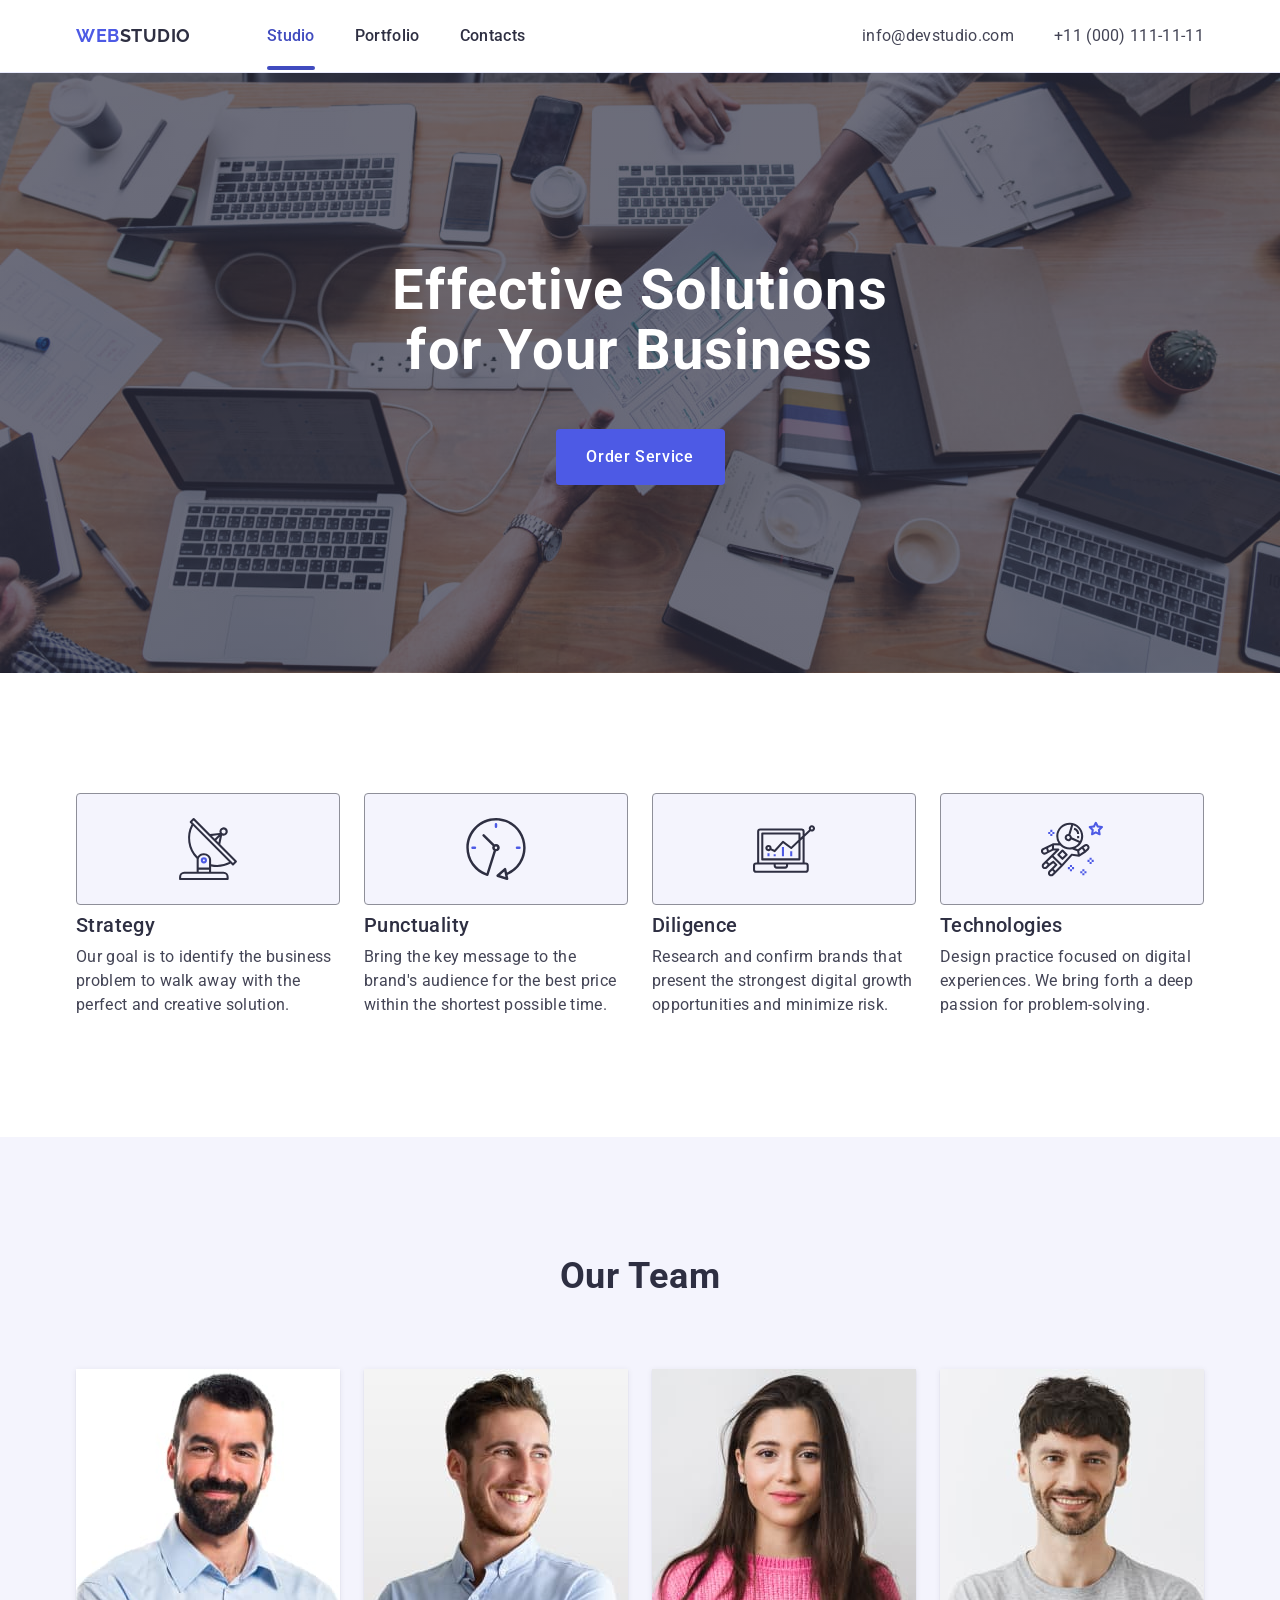
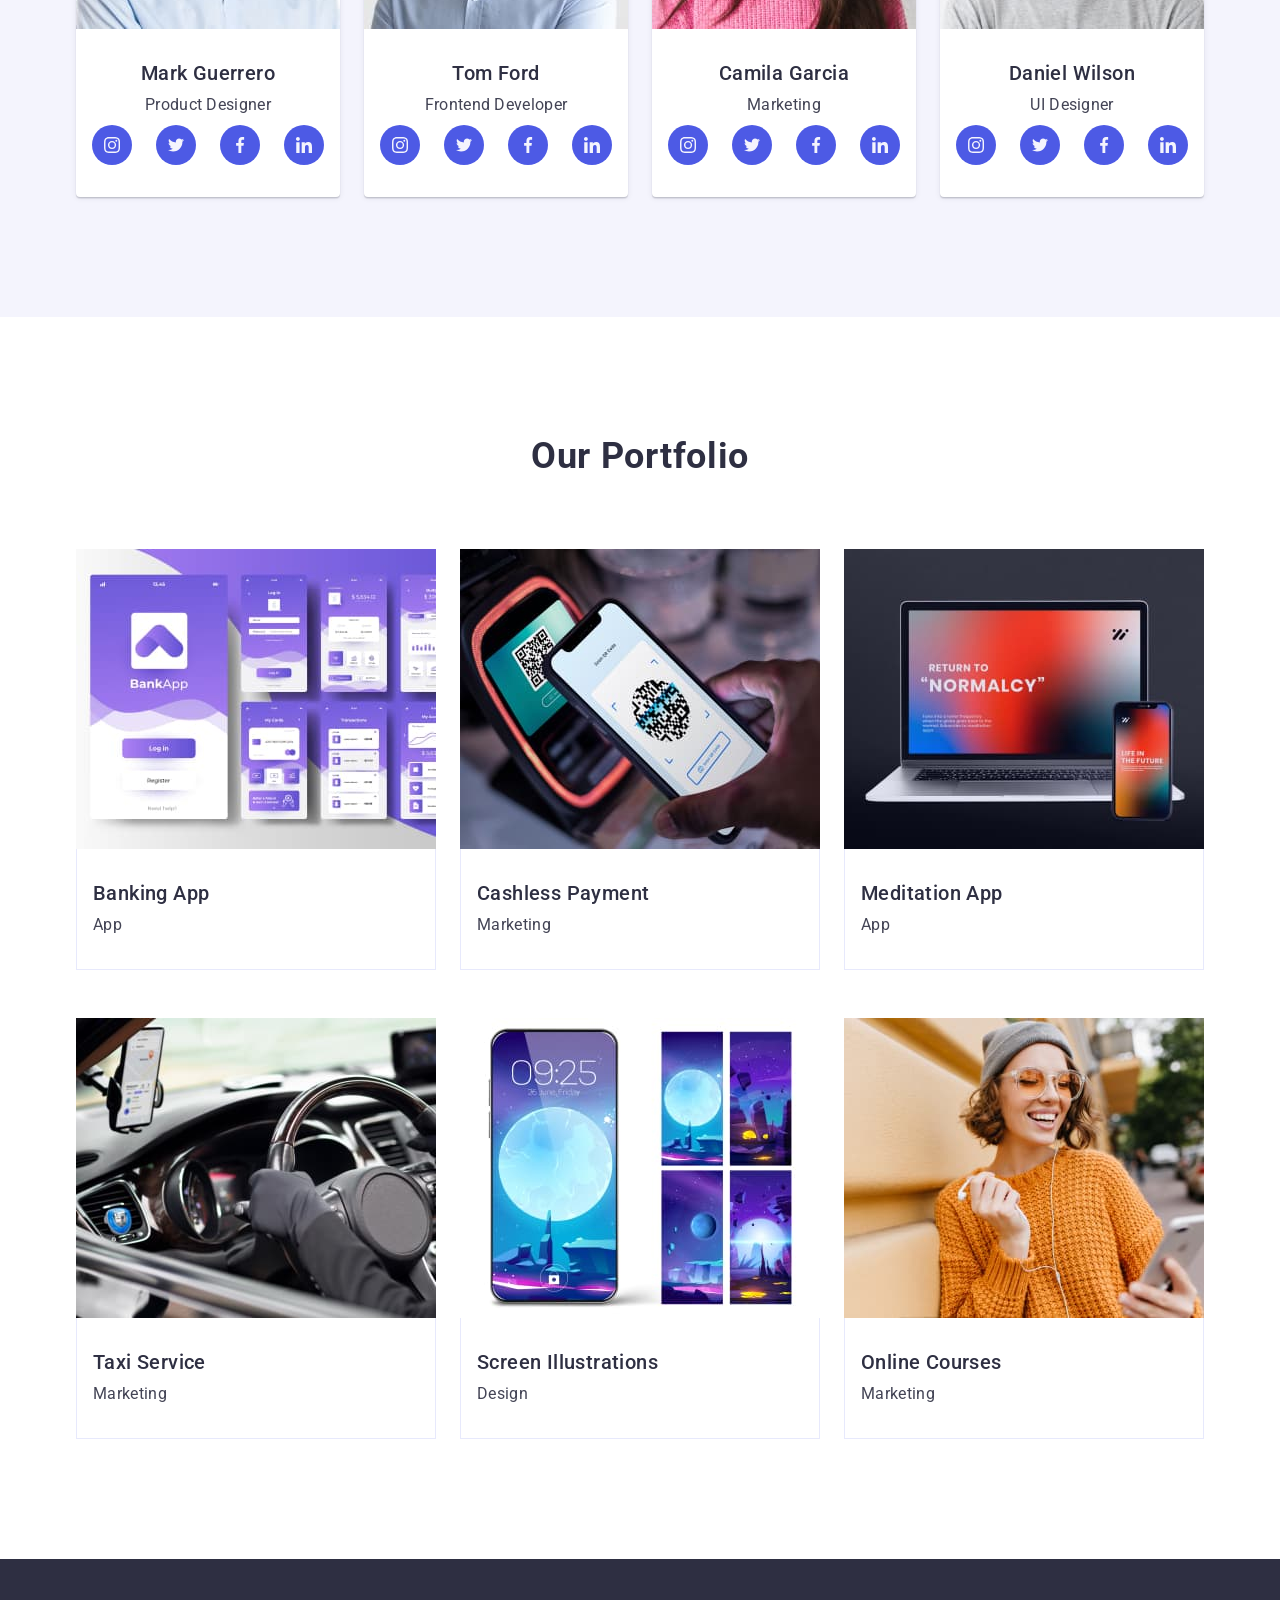
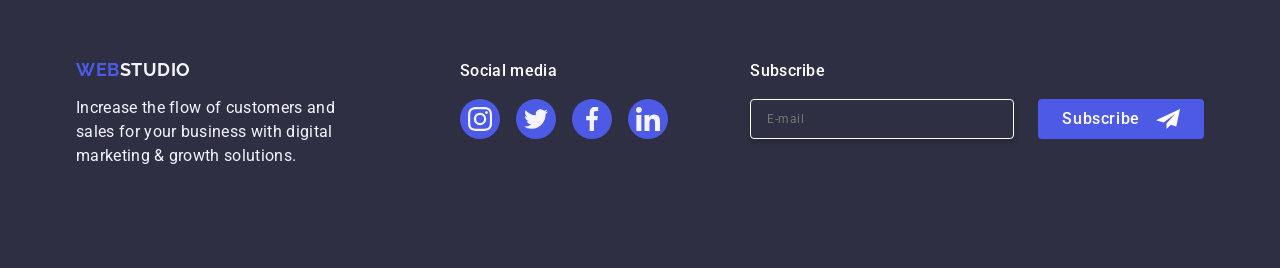
==== commit b1100e17: "ended footer form" ====
--- a/index.html
+++ b/index.html
@@ -355,16 +355,16 @@
 
     <footer class="footer">
         <div class="container container-footer">
-           <div class="footer-container-logo">
-            <a class="footer-logo" href="./index.html" target="_self">Web<span class="footer-logo-color">Studio</span></a>
-            <p class="footer-paragraph">
+            <div class="footer-container-logo">
+                <a class="footer-logo" href="./index.html" target="_self">Web<span class="footer-logo-color">Studio</span></a>
+                <p class="footer-paragraph">
                 Increase the flow of customers and
                 sales for your business with digital
                 marketing & growth solutions.
-            </p>
-           </div>
-
-            <div class="footer-container-social">
+                </p>
+            </div>
+
+            <div class="footer-social">
                 <p class="footer-paragraph-social">Social media</p>
                 <ul class="footer-item-svg">
                     <li class="footer-list-svg">
@@ -397,12 +397,44 @@
                     </li>
                 </ul>
             </div>
+<!--                       footer form                         -->
+
+            <div class="footer-sabscribe">
+                <p class="sabscribe-paragraph">Subscribe</p>
+                <form class="sabscribe-form" name="sabscribe">
+                    <label class="subscribe-label">
+                        <input class="subscribe-input" type="email" placeholder="E-mail">
+                    </label>
+                    <button class="subscribe-button" type="button">Subscribe
+                        <svg class="subscribe-icon" width="24" height="24">
+                          <use href="./images/icons.svg#icon-Frame"></use>
+                        </svg>
+                    </button>
+                </form>
+            </div>
         </div>
        
 
     </footer>
 
-    <div class="backdrop"></div>
+<!--                       modal window                      -->
+
+    <div class="backdrop is-open">
+        <div class="modal">
+            <button class="modal-button" type="button" aria-label="modal close batton">
+                <svg class="modal-button-icon" width="8" height="8">
+                  <use href="./images/icons.svg#icon-close"></use>
+                </svg>
+            </button>
+            <p class="modal-paragraph">Leave your contacts and we will call you back</p>
+       
+            <form class="form" name="form">
+                <input type="text">
+                <input type="text">
+                <input type="text">
+            </form>
+        </div>
+    </div>
 
 </body>
 </html>
--- a/css/styles.css
+++ b/css/styles.css
@@ -234,10 +234,6 @@
     justify-content: center;
 }
 
-.direction-svg {
-   
-}
-
 .direction-list-header {
     font-weight: 500;
     font-size: 20px;
@@ -459,7 +455,8 @@
     max-width: 264px;
 }
 
-.footer-container-social {
+.footer-social {
+    margin-right: auto;
 }
 
 .footer-paragraph-social {
@@ -504,12 +501,129 @@
     fill: #f4f4fd;
 }
 
+.footer-sabscribe {
+    display: flex;
+    flex-direction: column;
+}
+
+.sabscribe-paragraph {
+    margin-bottom: 16px;
+    font-weight: 500;
+    font-size: 16px;
+    line-height: 1.5;
+    letter-spacing: 0.02em;
+    color: #FFFFFF;
+}
+
+.sabscribe-form {
+    display: flex;
+    align-items: center;
+    gap: 24px;
+}
+
+.subscribe-label {
+   
+}
+
+.subscribe-input {
+    width: 264px;
+    height: 40px;
+    outline: transparent;
+    border-radius: 4px;
+    border: 1px solid #FFF;
+    box-shadow: 0px 4px 4px 0px rgba(0, 0, 0, 0.15);
+    background-color: #2E2F42;
+    color: #FFF;
+    font-size: 12px;
+    font-weight: 400;
+    line-height: 0.5;
+    letter-spacing: 0.04em;
+    padding: 8px 16px;
+}
+
+.subscribe-button {
+    font-family: "Roboto", sans-serif;
+    font-weight: 500;
+    font-size: 16px;
+    line-height: 1.5;
+    letter-spacing: 0.04em;
+    color: #ffffff;
+    cursor: pointer;
+    border: none;
+    min-width: 165px;
+    height: 40px;
+    display: flex;
+    padding: 8px 24px;
+    justify-content: center;
+    align-items: center;
+    gap: 16px;
+    border-radius: 4px;
+    background: #4D5AE5;
+}
+
+.subscribe-button:hover,
+.subscribe-button:focus {
+    background-color: #31D0AA;
+}
+
+.subscribe-icon {}
+
+/*              backdrop               */
+
 .backdrop {
-    display: none;
     position: fixed;
     top: 0;
     left: 0;
+    display: flex;
+    align-items: center;
+    justify-content: center;
     width: 100%;
     height: 100%;
     background-color: rgba(0, 0, 0, 0.3);
+
+    opacity: 0;
+    visibility: hidden;
+    pointer-events: none;
+}
+
+.backdrop.is {
+    opacity: 1;
+    visibility: visible;
+    pointer-events: initial;
+}
+
+.modal {
+    width: 408px;
+    min-height: 584px;
+    padding: 24px;
+    border-radius: 4px;
+    background: #FCFCFC;
+}
+
+.modal-button {
+    width: 24px;
+    height: 24px;
+    display: flex;
+    align-items: center;
+    justify-content: center;
+    margin-left: auto;
+    margin-bottom: 24px;
+}
+
+.modal-button-icon {
+
+}
+
+.modal-paragraph {
+    color: #2E2F42;
+    text-align: center;
+    font-size: 16px;
+    font-weight: 500;
+    line-height: 1.5;
+    letter-spacing: 0.02em;
+    margin-bottom: 16px;
+}
+
+.form {
+
 }
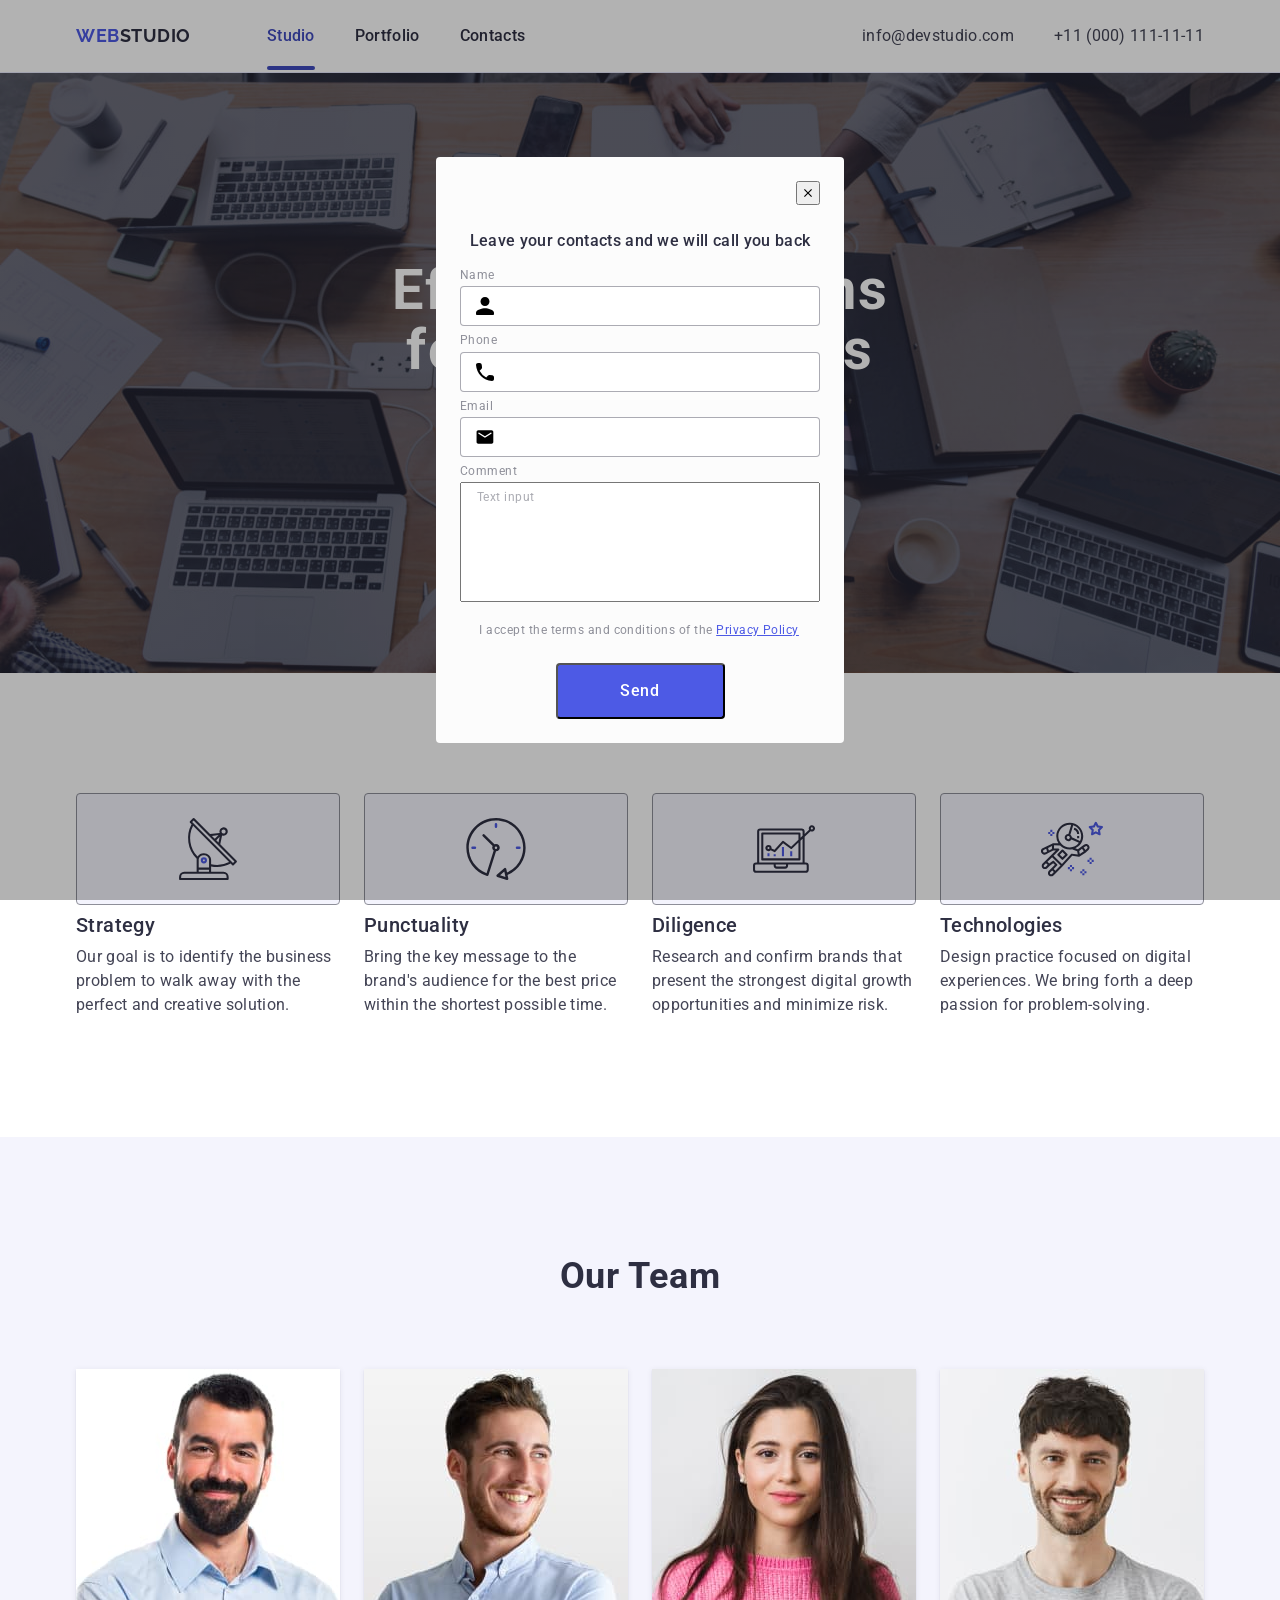
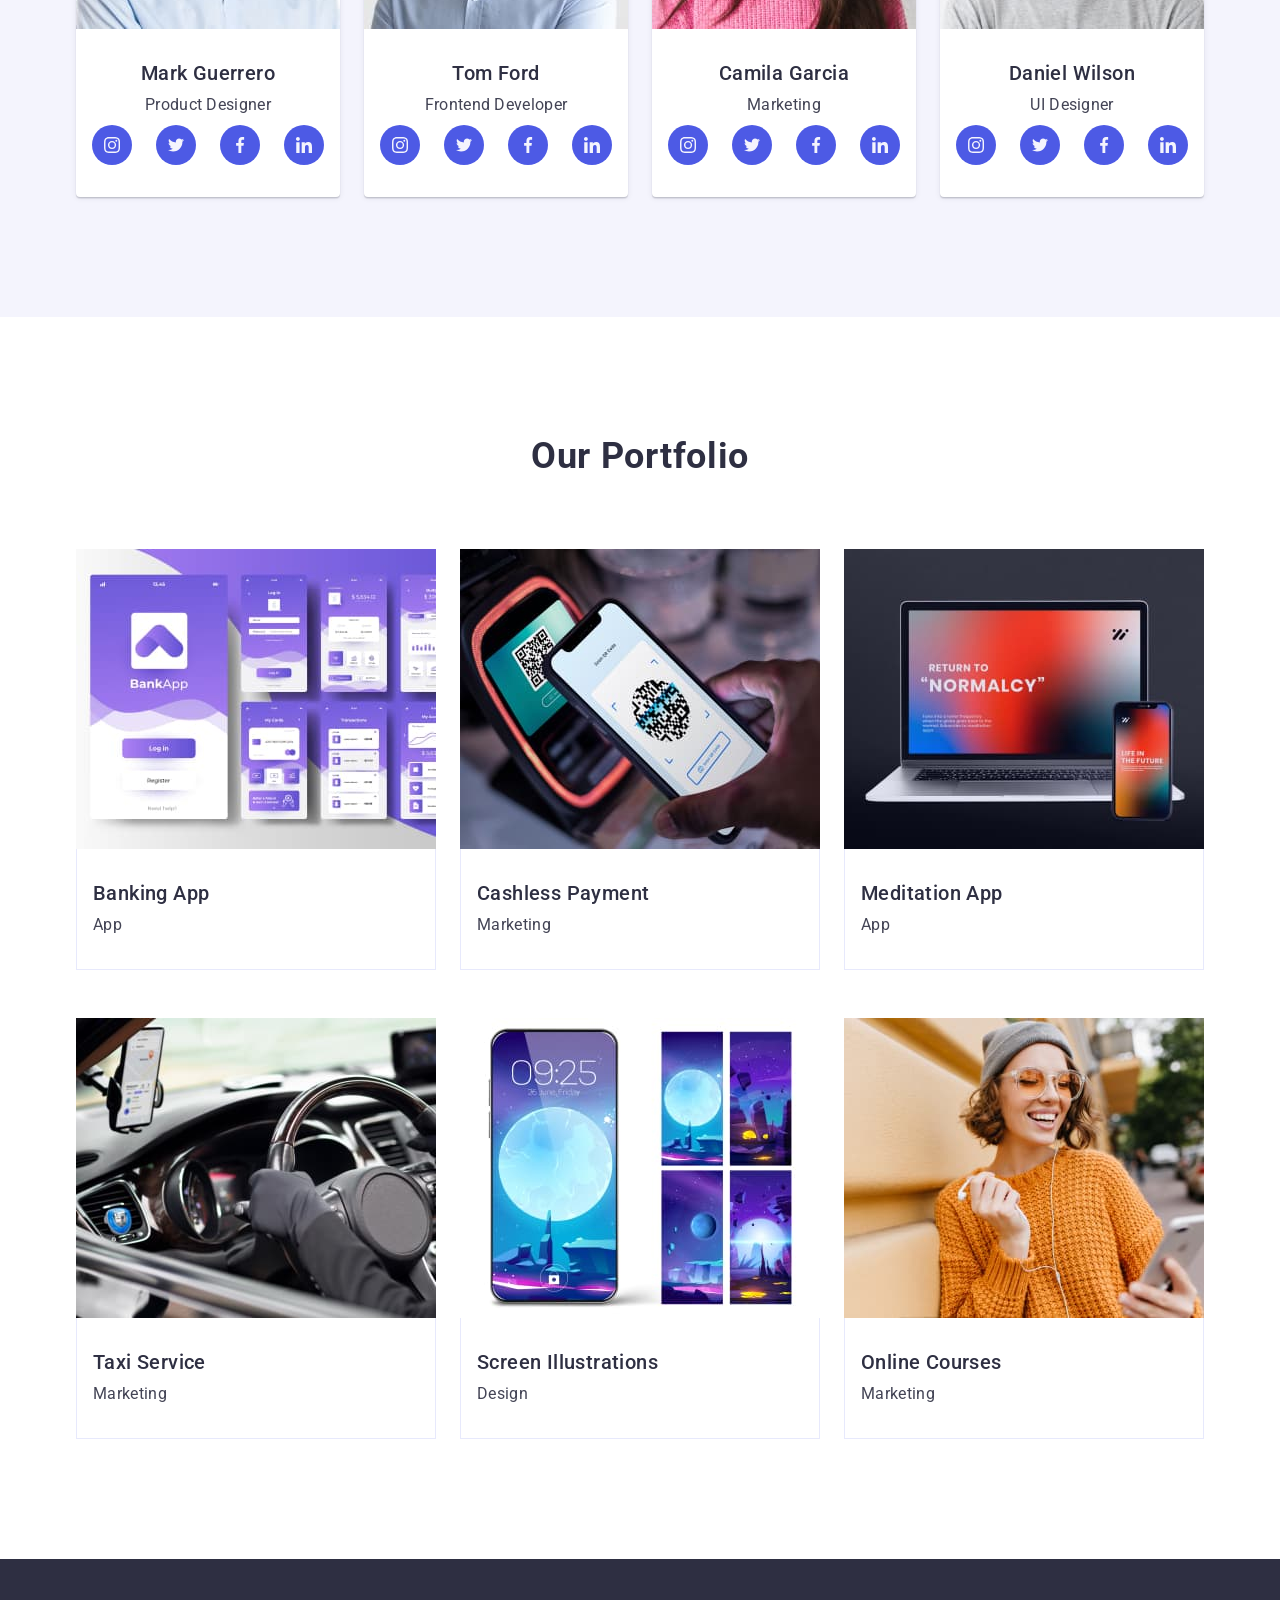
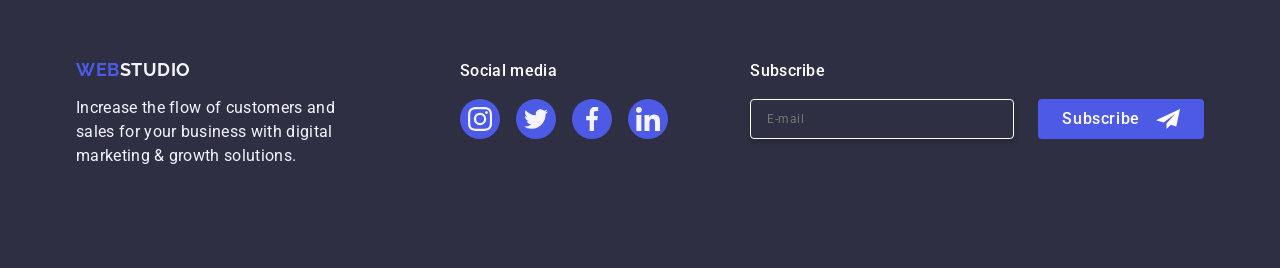
==== commit 7e044532: "anded modal" ====
--- a/index.html
+++ b/index.html
@@ -429,9 +429,49 @@
             <p class="modal-paragraph">Leave your contacts and we will call you back</p>
        
             <form class="form" name="form">
-                <input type="text">
-                <input type="text">
-                <input type="text">
+                <div class="form-container">
+                    <label class="form-label" for="user_name">Name</label>
+                    <div class="form-input-container">
+                        <input class="form-input" type="text" id="user_name" name="user_name">
+                        <svg class="form-icon" width="18" height="18">
+                          <use href="./images/icons.svg#icon-User"></use>
+                        </svg>
+                    </div>
+                </div>
+                <div class="form-container">
+                    <label class="form-label" for="user_tel">Phone</label>
+                    <div class="form-input-container">
+                        <input class="form-input" type="tel" id="user_tel" name="user_tel">
+                        <svg class="form-icon" width="18" height="18">
+                            <use href="./images/icons.svg#icon-Telephone"></use>
+                        </svg>
+                    </div>
+                </div>
+                <div class="form-container">
+                    <label class="form-label" for="user_mail">Email</label>
+                    <div class="form-input-container">
+                        <input class="form-input" type="mail" id="user_mail" name="user_mail">
+                        <svg class="form-icon" width="18" height="18">
+                            <use href="./images/icons.svg#icon-Mail"></use>
+                        </svg>
+                    </div>
+                </div>
+                <div class="form-container">
+                    <label class="form-label" for="user_comment">Comment</label>
+                        <textarea class="form-textarea" name="user_comment" id="user_comment" rows="5">Text input</textarea>
+                </div>
+                <div class="checkbox-container">
+                    <label class="form-agreement" for="">
+                    <input class="checkbox visually-hidden" type="checkbox" name="usr_agreement" value="false">
+                    <span class="form-agreement-checkbox">
+                        <svg class="form-agreement-icon" width="10" height="8">
+                          <use href="./images/icons.svg#icon-Done"></use>
+                        </svg>
+                    </span>
+                    I accept the terms and conditions of the <a class="form-agreement-link" href="">Privacy Policy</a>
+                    </label>
+                </div>
+                <button class="modal-bottom-button" type="submit">Send</button>
             </form>
         </div>
     </div>
--- a/css/styles.css
+++ b/css/styles.css
@@ -586,7 +586,7 @@
     pointer-events: none;
 }
 
-.backdrop.is {
+.backdrop.is-open {
     opacity: 1;
     visibility: visible;
     pointer-events: initial;
@@ -624,6 +624,128 @@
     margin-bottom: 16px;
 }
 
-.form {
-
-}+.form-container {
+   
+}
+
+.form-label {
+    display: block;
+    margin-bottom: 4px;
+    color: #8E8F99;
+    font-family: Roboto;
+    font-size: 12px;
+    font-weight: 400;
+    line-height: 1.1;
+    letter-spacing: 0.04em;
+}
+
+.form-input-container {
+    position: relative;
+    margin-bottom: 8px;
+}
+
+.form-input {
+    width: 100%;
+    height: 40px;
+    border-radius: 4px;
+    border: 1px solid rgba(46, 47, 66, 0.40);
+    padding-left: 38px;
+    outline: transparent;
+}
+
+.form-input:focus {
+    border-color: #4D5AE5;
+}
+
+.form-icon {
+    position: absolute;
+    top: 50%;
+    left: 16px;
+    transform: translateY(-50%);
+}
+
+.form-input:focus + .form-icon {
+    fill: #4D5AE5;
+}
+
+.form-textarea {
+    width: 100%;
+    height: 120px;
+    color: rgba(46, 47, 66, 0.40);
+    font-family: Roboto;
+    font-size: 12px;
+    font-weight: 400;
+    line-height: 1.1;
+    letter-spacing: 0.04em;
+    padding: 8px 16px;
+    outline: transparent;
+    resize: none;
+}
+
+.form-textarea:focus {
+    border-color: #4D5AE5;
+}
+
+.checkbox-container {
+    margin-top: 16px;
+}
+
+.form-agreement {
+    display: block;
+    margin-bottom: 24px;
+    color: #8E8F99;
+    font-size: 12px;
+    line-height: 1.3;
+    letter-spacing: 0.04em;
+}
+
+.checkbox {}
+
+.form-agreement-checkbox {
+    display: inline-flex;
+    align-items: center;
+    justify-content: center;
+    width: 16px;
+    height: 16px;
+    stroke-width: 1px;
+    stroke: rgba(46, 47, 66, 0.40);
+}
+
+.checkbox:checked + .form-agreement-checkbox {
+    background-color: #404BBF;
+    border-color: #404BBF;
+}
+
+.form-agreement-icon {
+    opacity: 0;
+    fill: #fff;
+}
+
+.checkbox:checked + .form-agreement-checkbox > .form-agreement-icon {
+   opacity: 1; 
+}
+
+.form-agreement-link {
+    color: #4D5AE5;
+    font-size: 12px;
+    line-height: 1.3;
+    letter-spacing: 0.04em;
+    text-decoration-line: underline;
+}
+
+.modal-bottom-button {
+    display: block;
+    min-width: 169px;
+    height: 56px;
+    font-family: "Roboto", sans-serif;
+    background-color: #4D5AE5;
+    font-size: 16px;
+    font-weight: 500;
+    line-height: 1.5;
+    letter-spacing: 0.04em;
+    margin: 0 auto;
+    color: #ffffff;
+    cursor: pointer;
+    border-radius: 4px;
+    transition: background-color 250ms cubic-bezier(0.4, 0, 0.2, 1);
+}   
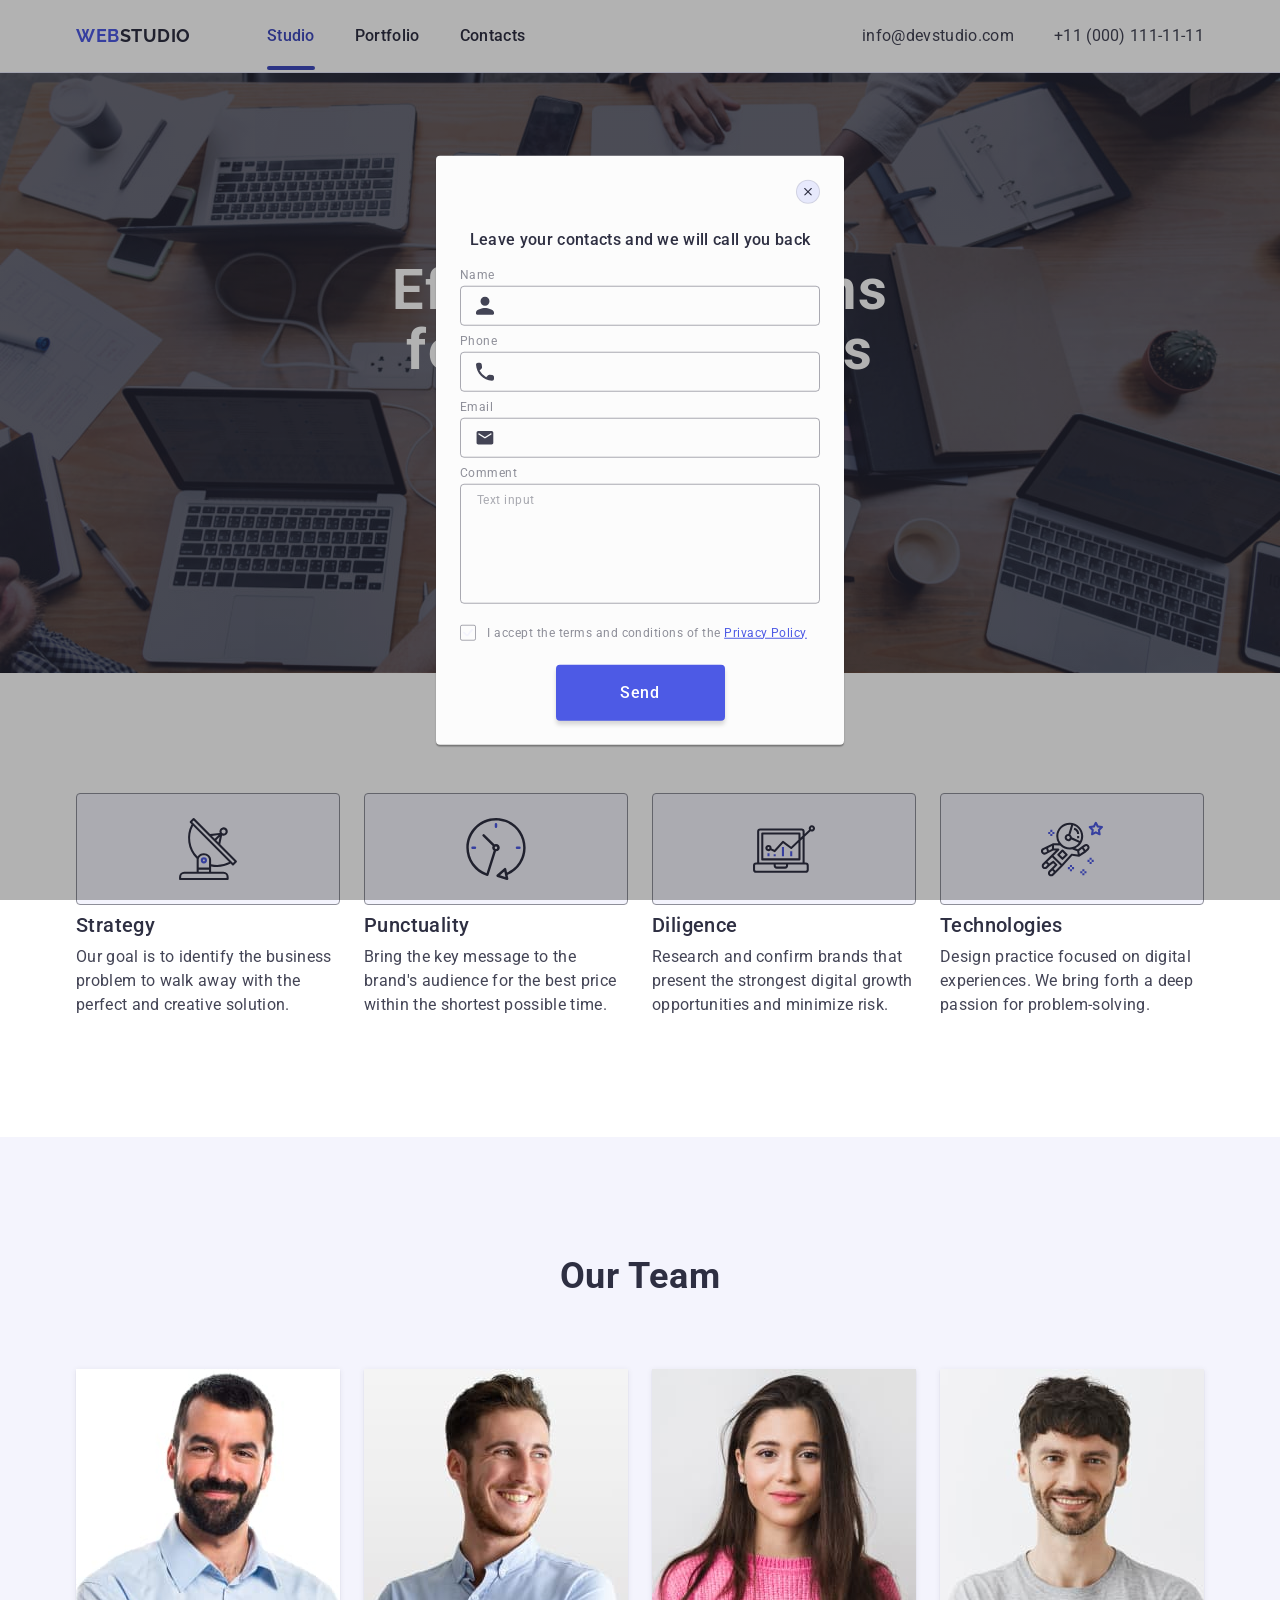
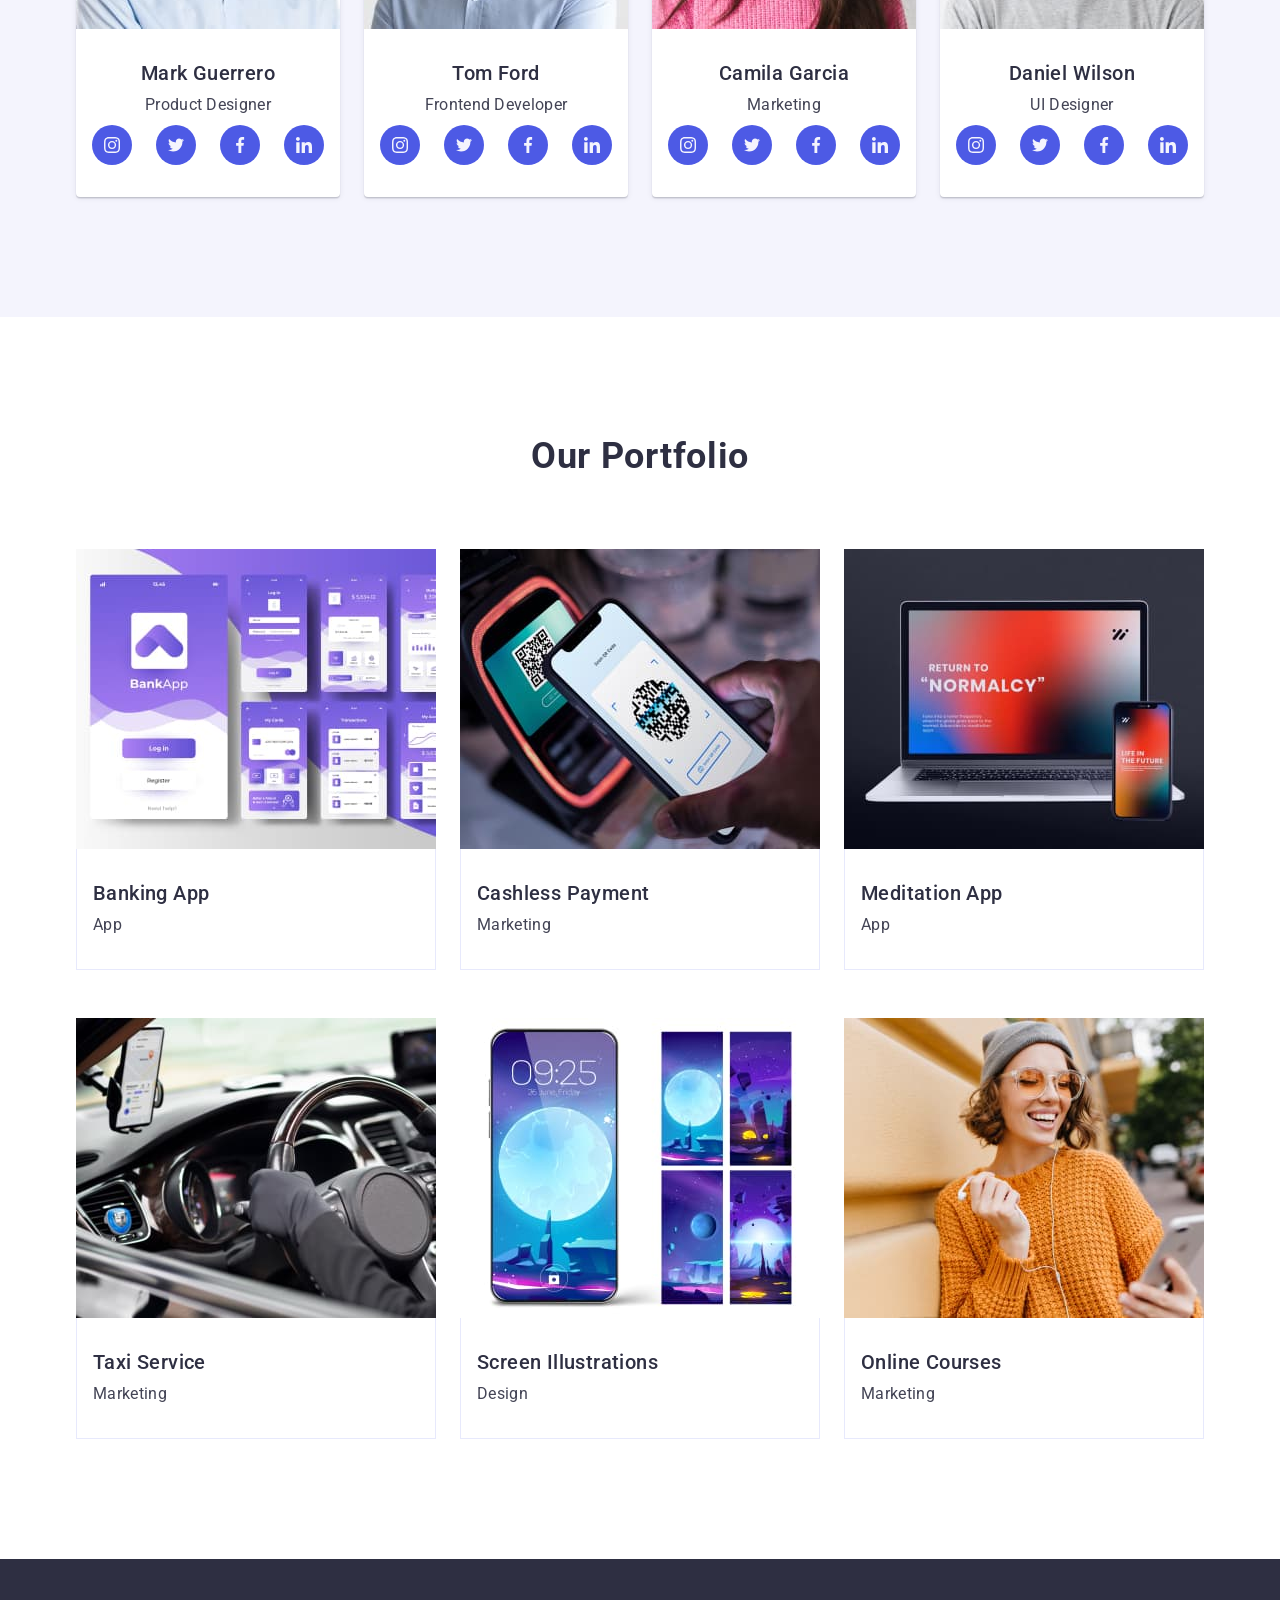
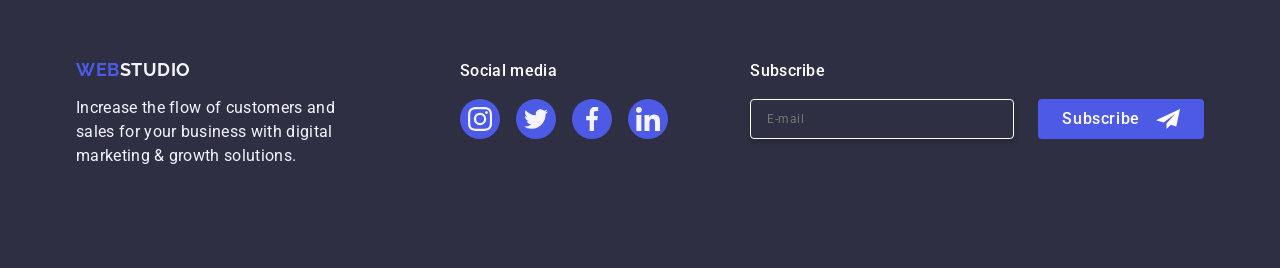
==== commit e31cab58: "correck" ====
--- a/index.html
+++ b/index.html
@@ -428,50 +428,57 @@
             </button>
             <p class="modal-paragraph">Leave your contacts and we will call you back</p>
        
-            <form class="form" name="form">
-                <div class="form-container">
-                    <label class="form-label" for="user_name">Name</label>
-                    <div class="form-input-container">
-                        <input class="form-input" type="text" id="user_name" name="user_name">
-                        <svg class="form-icon" width="18" height="18">
-                          <use href="./images/icons.svg#icon-User"></use>
+            <form class="modal-form" name="modal" novalidate autocomplete="off" method="post">
+                <div class="form-field">
+                    <label class="form-label" for="user-name">Name</label>
+                    <div class="input-field">
+                        <input class="form-input" type="text" name="user-name" id="user-name" minlength="3" required />
+                        <svg class="form-icon" width="18" height="24">
+                            <use href="./images/icons.svg#icon-User"></use>
                         </svg>
                     </div>
                 </div>
-                <div class="form-container">
-                    <label class="form-label" for="user_tel">Phone</label>
-                    <div class="form-input-container">
-                        <input class="form-input" type="tel" id="user_tel" name="user_tel">
-                        <svg class="form-icon" width="18" height="18">
+                <div class="form-field">
+                    <label class="form-label" for="user-tel">Phone</label>
+                    <div class="input-field">
+                        <input class="form-input" type="tel" name="user-tel" id="user-tel" />
+                        <svg class="form-icon" width="18" height="24">
                             <use href="./images/icons.svg#icon-Telephone"></use>
                         </svg>
                     </div>
                 </div>
-                <div class="form-container">
-                    <label class="form-label" for="user_mail">Email</label>
-                    <div class="form-input-container">
-                        <input class="form-input" type="mail" id="user_mail" name="user_mail">
-                        <svg class="form-icon" width="18" height="18">
+                <div class="form-field">
+                    <label class="form-label" for="user-emil">Email</label>
+                    <div class="input-field">
+                        <input class="form-input" type="email" name="user-emil" id="user-emil" />
+                        <svg class="form-icon" width="18" height="24">
                             <use href="./images/icons.svg#icon-Mail"></use>
                         </svg>
                     </div>
                 </div>
-                <div class="form-container">
-                    <label class="form-label" for="user_comment">Comment</label>
-                        <textarea class="form-textarea" name="user_comment" id="user_comment" rows="5">Text input</textarea>
+                <div class="form-field">
+                    <label class="form-label" for="user-comment">Comment</label>
+                    <textarea class="form-input form-textarea" name="user-comment" id="user-comment" rows="7"
+                        placeholder="Text input"></textarea>
                 </div>
-                <div class="checkbox-container">
-                    <label class="form-agreement" for="">
-                    <input class="checkbox visually-hidden" type="checkbox" name="usr_agreement" value="false">
-                    <span class="form-agreement-checkbox">
-                        <svg class="form-agreement-icon" width="10" height="8">
-                          <use href="./images/icons.svg#icon-Done"></use>
-                        </svg>
-                    </span>
-                    I accept the terms and conditions of the <a class="form-agreement-link" href="">Privacy Policy</a>
+            
+                <!-- Checkbox -->
+            
+                <div class="agreement">
+                    <input type="checkbox" name="user-privacy" id="user-privacy" required value="true"
+                        class="form-checkbox visually-hidden" />
+                    <label class="form-label checkbox" for="user-privacy">
+                        <span class="checkbox-icon">
+                            <svg class="checkbox-icon-check" width="10" height="8">
+                                <use href="./images/icons.svg#icon-Done"></use>
+                            </svg>
+                        </span>
+                        I accept the terms and conditions of the
+                        <a class="modal-link" href="">Privacy Policy</a>
                     </label>
                 </div>
-                <button class="modal-bottom-button" type="submit">Send</button>
+            
+                <button class="modal-button-bottom" type="submit">Send</button>
             </form>
         </div>
     </div>
--- a/css/styles.css
+++ b/css/styles.css
@@ -593,25 +593,62 @@
 }
 
 .modal {
-    width: 408px;
+    min-width: 408px;
     min-height: 584px;
-    padding: 24px;
+    background-color: #fcfcfc;
     border-radius: 4px;
-    background: #FCFCFC;
+    padding: 72px 24px 24px;
+    box-shadow: 0px 1px 1px rgba(0, 0, 0, 0.14), 0px 1px 3px rgba(0, 0, 0, 0.12),
+    0px 2px 1px rgba(0, 0, 0, 0.2);
+    
+    position: absolute;
+    
+    top: 50%;
+    left: 50%;
+    
+    transform: translate(-50%, -50%);
+    transition: transform 250ms cubic-bezier(0.4, 0, 0.2, 1);
 }
 
 .modal-button {
-    width: 24px;
+    position: absolute;
+    top: 24px;
+    right: 24px;
+    
+    display: flex;
+    align-items: center;
+    justify-content: center;
+    
+    padding: 0;
+    cursor: pointer;
+
+    min-width: 24px;
     height: 24px;
-    display: flex;
-    align-items: center;
-    justify-content: center;
-    margin-left: auto;
-    margin-bottom: 24px;
+    
+    background-color: #e7e9fc;
+    border: 1px solid rgba(0, 0, 0, 0.1);
+    border-radius: 50%;
+    
+    transition: background-color 250ms cubic-bezier(0.4, 0, 0.2, 1),
+    border 250ms cubic-bezier(0.4, 0, 0.2, 1);
 }
 
 .modal-button-icon {
-
+    fill: #2e2f42;
+    transition: fill 250ms cubic-bezier(0.4, 0, 0.2, 1);
+
+}
+
+.modal-button:hover .modal-button-icon,
+.modal-button:focus .modal-button-icon {
+    border: none;
+    fill: #ffffff;
+}
+
+.modal-button:hover,
+.modal-button:focus {
+    background-color: #404bbf;
+    border: 0;
 }
 
 .modal-paragraph {
@@ -624,22 +661,46 @@
     margin-bottom: 16px;
 }
 
-.form-container {
-   
-}
-
-.form-label {
+/*    ---------- form-----------     */
+
+.modal-form {}
+
+.form-field {}
+
+.form-field svg {
+    position: absolute;
+    outline: none;
+}
+
+.form-field {
+    margin-bottom: 8px;
+}
+
+.modal-form .form-field:nth-child(4) {
+    margin-bottom: 16px;
+}
+
+/* .modal-form .form-field:not(:last-of-type) {
+  margin-bottom: 8px;
+}
+
+.modal-form .form-field:last-of-type {
+  margin-bottom: 16px;
+} */
+
+.modal-form .form-label {
     display: block;
     margin-bottom: 4px;
-    color: #8E8F99;
-    font-family: Roboto;
+
     font-size: 12px;
     font-weight: 400;
-    line-height: 1.1;
-    letter-spacing: 0.04em;
-}
-
-.form-input-container {
+    line-height: 1.17;
+    /* 116.667% */
+    letter-spacing: 0.48px;
+    color: #8e8f99;
+}
+
+.input-field {
     position: relative;
     margin-bottom: 8px;
 }
@@ -648,104 +709,145 @@
     width: 100%;
     height: 40px;
     border-radius: 4px;
-    border: 1px solid rgba(46, 47, 66, 0.40);
-    padding-left: 38px;
+    border: 1px solid rgba(46, 47, 66, 0.4);
+    background-color: inherit;
+
     outline: transparent;
+
+    padding: 11px 38px;
+    transition: border-color 250ms cubic-bezier(0.4, 0, 0.2, 1);
 }
 
 .form-input:focus {
-    border-color: #4D5AE5;
+    border-color: #4d5ae5;
+}
+
+.form-input:focus+.form-icon {
+    fill: #4d5ae5;
 }
 
 .form-icon {
     position: absolute;
+    left: 16px;
     top: 50%;
-    left: 16px;
+    fill: currentColor;
+
     transform: translateY(-50%);
-}
-
-.form-input:focus + .form-icon {
-    fill: #4D5AE5;
+
+    transition: fill 250ms cubic-bezier(0.4, 0, 0.2, 1);
 }
 
 .form-textarea {
-    width: 100%;
-    height: 120px;
-    color: rgba(46, 47, 66, 0.40);
+    padding: 8px 16px;
+    color: rgba(46, 47, 66, 0.4);
     font-family: Roboto;
     font-size: 12px;
     font-weight: 400;
-    line-height: 1.1;
+    line-height: 1.17;
+    /* 116.667% */
+    letter-spacing: 0.48px;
+
+    height: 120px;
+    width: 100%;
+
+    resize: none;
+}
+
+.form-textarea::placeholder {
+    color: rgba(46, 47, 66, 0.4);
+}
+
+/* Checkbox */
+.agreement {
+    position: relative;
+    display: block;
+    align-items: center;
+
+    margin-top: 16px;
+    margin-bottom: 24px;
+
+    font-size: 12px;
+    font-weight: 400;
+    line-height: 1.17;
+    /* 116.667% */
     letter-spacing: 0.04em;
-    padding: 8px 16px;
-    outline: transparent;
-    resize: none;
-}
-
-.form-textarea:focus {
-    border-color: #4D5AE5;
-}
-
-.checkbox-container {
-    margin-top: 16px;
-}
-
-.form-agreement {
-    display: block;
-    margin-bottom: 24px;
-    color: #8E8F99;
-    font-size: 12px;
-    line-height: 1.3;
-    letter-spacing: 0.04em;
-}
-
-.checkbox {}
-
-.form-agreement-checkbox {
-    display: inline-flex;
-    align-items: center;
-    justify-content: center;
+    color: #8e8f99;
+    user-select: none;
+}
+
+.form-checkbox {
+    margin-right: 8px;
+}
+
+.form-label.checkbox {}
+
+.checkbox-icon {
     width: 16px;
     height: 16px;
-    stroke-width: 1px;
-    stroke: rgba(46, 47, 66, 0.40);
-}
-
-.checkbox:checked + .form-agreement-checkbox {
-    background-color: #404BBF;
-    border-color: #404BBF;
-}
-
-.form-agreement-icon {
-    opacity: 0;
-    fill: #fff;
-}
-
-.checkbox:checked + .form-agreement-checkbox > .form-agreement-icon {
-   opacity: 1; 
-}
-
-.form-agreement-link {
-    color: #4D5AE5;
-    font-size: 12px;
-    line-height: 1.3;
-    letter-spacing: 0.04em;
-    text-decoration-line: underline;
-}
-
-.modal-bottom-button {
+    border: 1px solid rgba(46, 47, 66, 0.4);
+    border-radius: 2px;
+
+    display: inline-flex;
+    align-items: center;
+    justify-content: center;
+
+    margin-right: 8px;
+    border-radius: 2px;
+    cursor: pointer;
+
+    fill: transparent;
+
+    transition: background-color 250ms cubic-bezier(0.4, 0, 0.2, 1),
+        border 250ms cubic-bezier(0.4, 0, 0.2, 1),
+        fill 250ms cubic-bezier(0.4, 0, 0.2, 1);
+}
+
+.checkbox-icon-check {
+    fill: #f4f4fd;
+}
+
+.modal-form .form-checkbox:checked+.form-label .checkbox-icon {
+    border: none;
+    fill: #f4f4fd;
+    background-color: #404bbf;
+}
+
+.modal-link {
+    text-decoration: underline;
+    color: #4d5ae5;
+}
+
+.modal-link:hover,
+.modal-link:focus {
+    color: #404bbf;
+}
+
+.modal-button-bottom {
+    font-weight: 500;
+    letter-spacing: 0.64px;
+    color: #fff;
+    background-color: #4d5ae5;
+    border-radius: 4px;
+    box-shadow: 0px 4px 4px 0px rgba(0, 0, 0, 0.15);
+    line-height: 1.5;
+
+    min-width: 169px;
+    border: none;
+    height: 56px;
     display: block;
-    min-width: 169px;
-    height: 56px;
-    font-family: "Roboto", sans-serif;
-    background-color: #4D5AE5;
-    font-size: 16px;
-    font-weight: 500;
-    line-height: 1.5;
-    letter-spacing: 0.04em;
-    margin: 0 auto;
-    color: #ffffff;
+
+    margin: auto;
+    padding: 0;
+
     cursor: pointer;
-    border-radius: 4px;
-    transition: background-color 250ms cubic-bezier(0.4, 0, 0.2, 1);
-}   +
+    transition-property: background-color;
+    transition-duration: 250ms;
+    transition-timing-function: cubic-bezier(0.4, 0, 0.2, 1);
+}
+
+.modal-button-bottom:hover,
+.modal-button-bottom:focus {
+    background-color: #404bbf;
+    border: 0;
+}
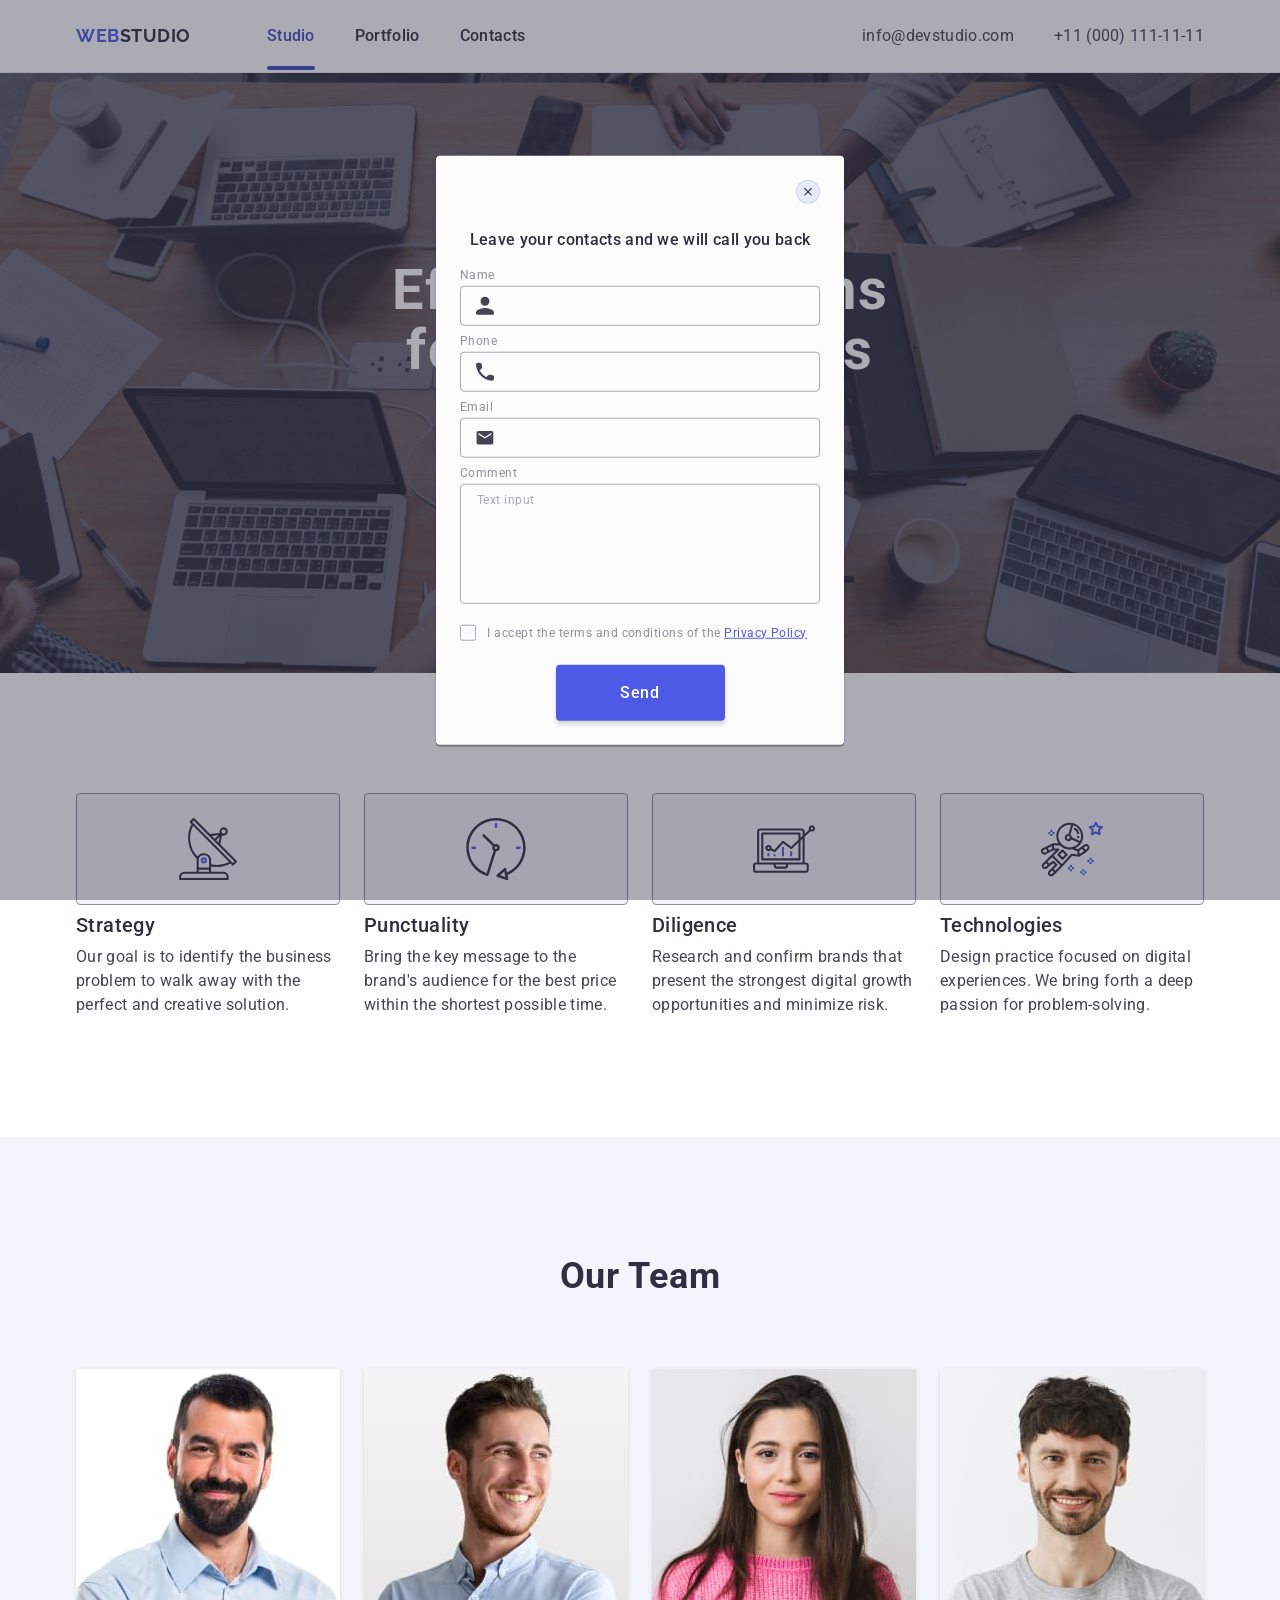
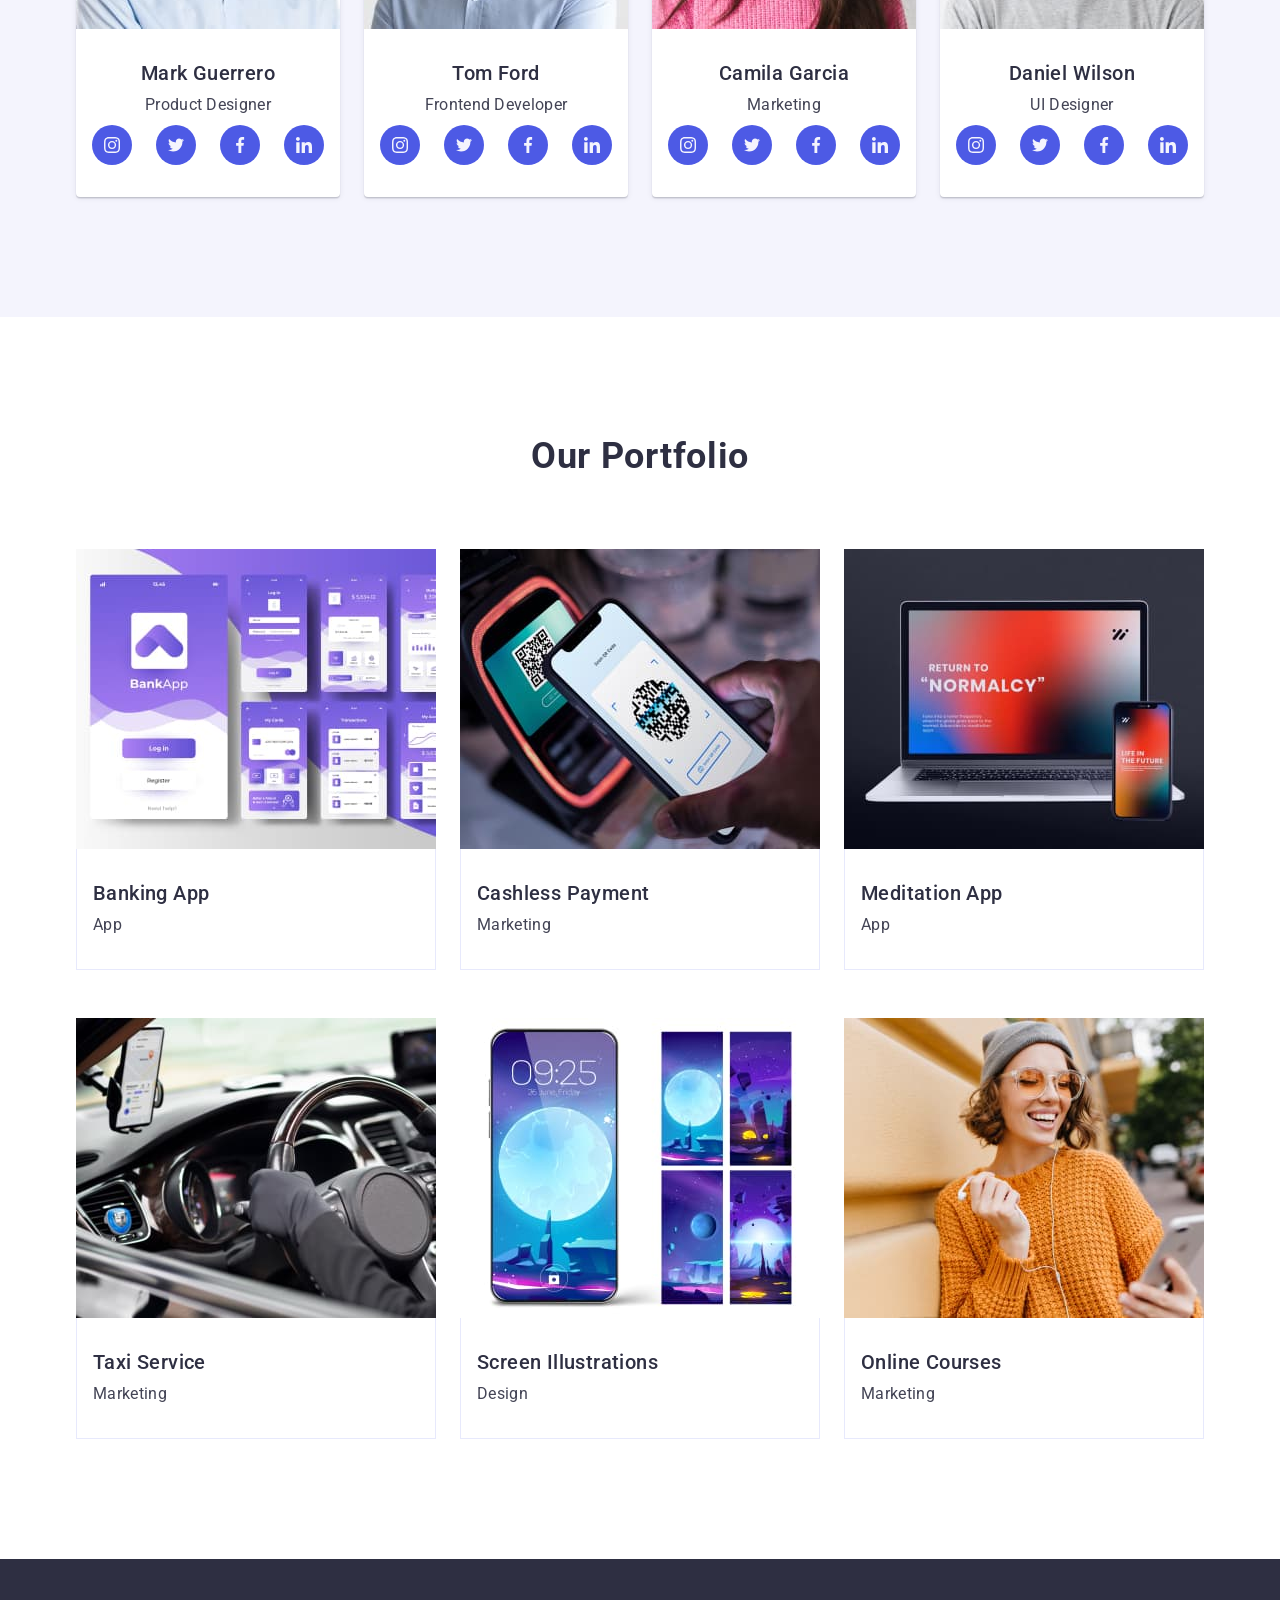
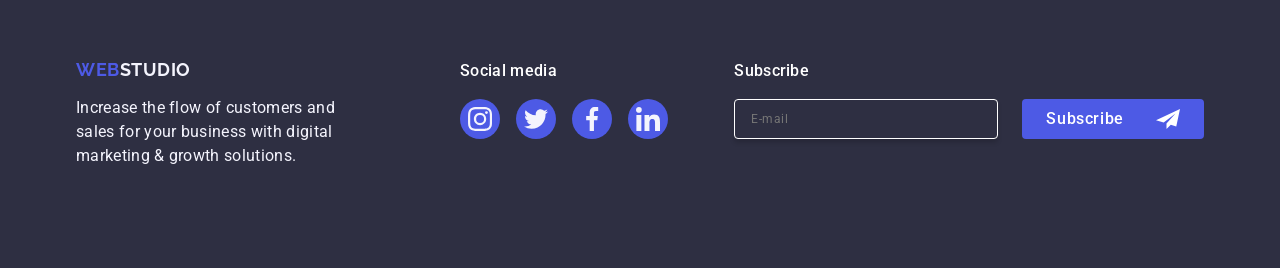
==== commit 291b1544: "//" ====
--- a/index.html
+++ b/index.html
@@ -403,9 +403,9 @@
                 <p class="sabscribe-paragraph">Subscribe</p>
                 <form class="sabscribe-form" name="sabscribe">
                     <label class="subscribe-label">
-                        <input class="subscribe-input" type="email" placeholder="E-mail">
+                        <input class="subscribe-input" name="user-email" type="email" placeholder="E-mail">
                     </label>
-                    <button class="subscribe-button" type="button">Subscribe
+                    <button class="subscribe-button" type="submit">Subscribe
                         <svg class="subscribe-icon" width="24" height="24">
                           <use href="./images/icons.svg#icon-Frame"></use>
                         </svg>
--- a/css/styles.css
+++ b/css/styles.css
@@ -532,11 +532,11 @@
     border-radius: 4px;
     border: 1px solid #FFF;
     box-shadow: 0px 4px 4px 0px rgba(0, 0, 0, 0.15);
-    background-color: #2E2F42;
+    background-color: transparent;
     color: #FFF;
     font-size: 12px;
     font-weight: 400;
-    line-height: 0.5;
+    line-height: 2;
     letter-spacing: 0.04em;
     padding: 8px 16px;
 }
@@ -566,7 +566,9 @@
     background-color: #31D0AA;
 }
 
-.subscribe-icon {}
+.subscribe-icon {
+    margin-left: 16px;
+}
 
 /*              backdrop               */
 
@@ -579,7 +581,9 @@
     justify-content: center;
     width: 100%;
     height: 100%;
-    background-color: rgba(0, 0, 0, 0.3);
+    background-color: rgba(46, 47, 66, 0.4);
+    transition: opacity 250ms cubic-bezier(0.4, 0, 0.2, 1),
+    visibility 250ms cubic-bezier(0.4, 0, 0.2, 1);
 
     opacity: 0;
     visibility: hidden;
